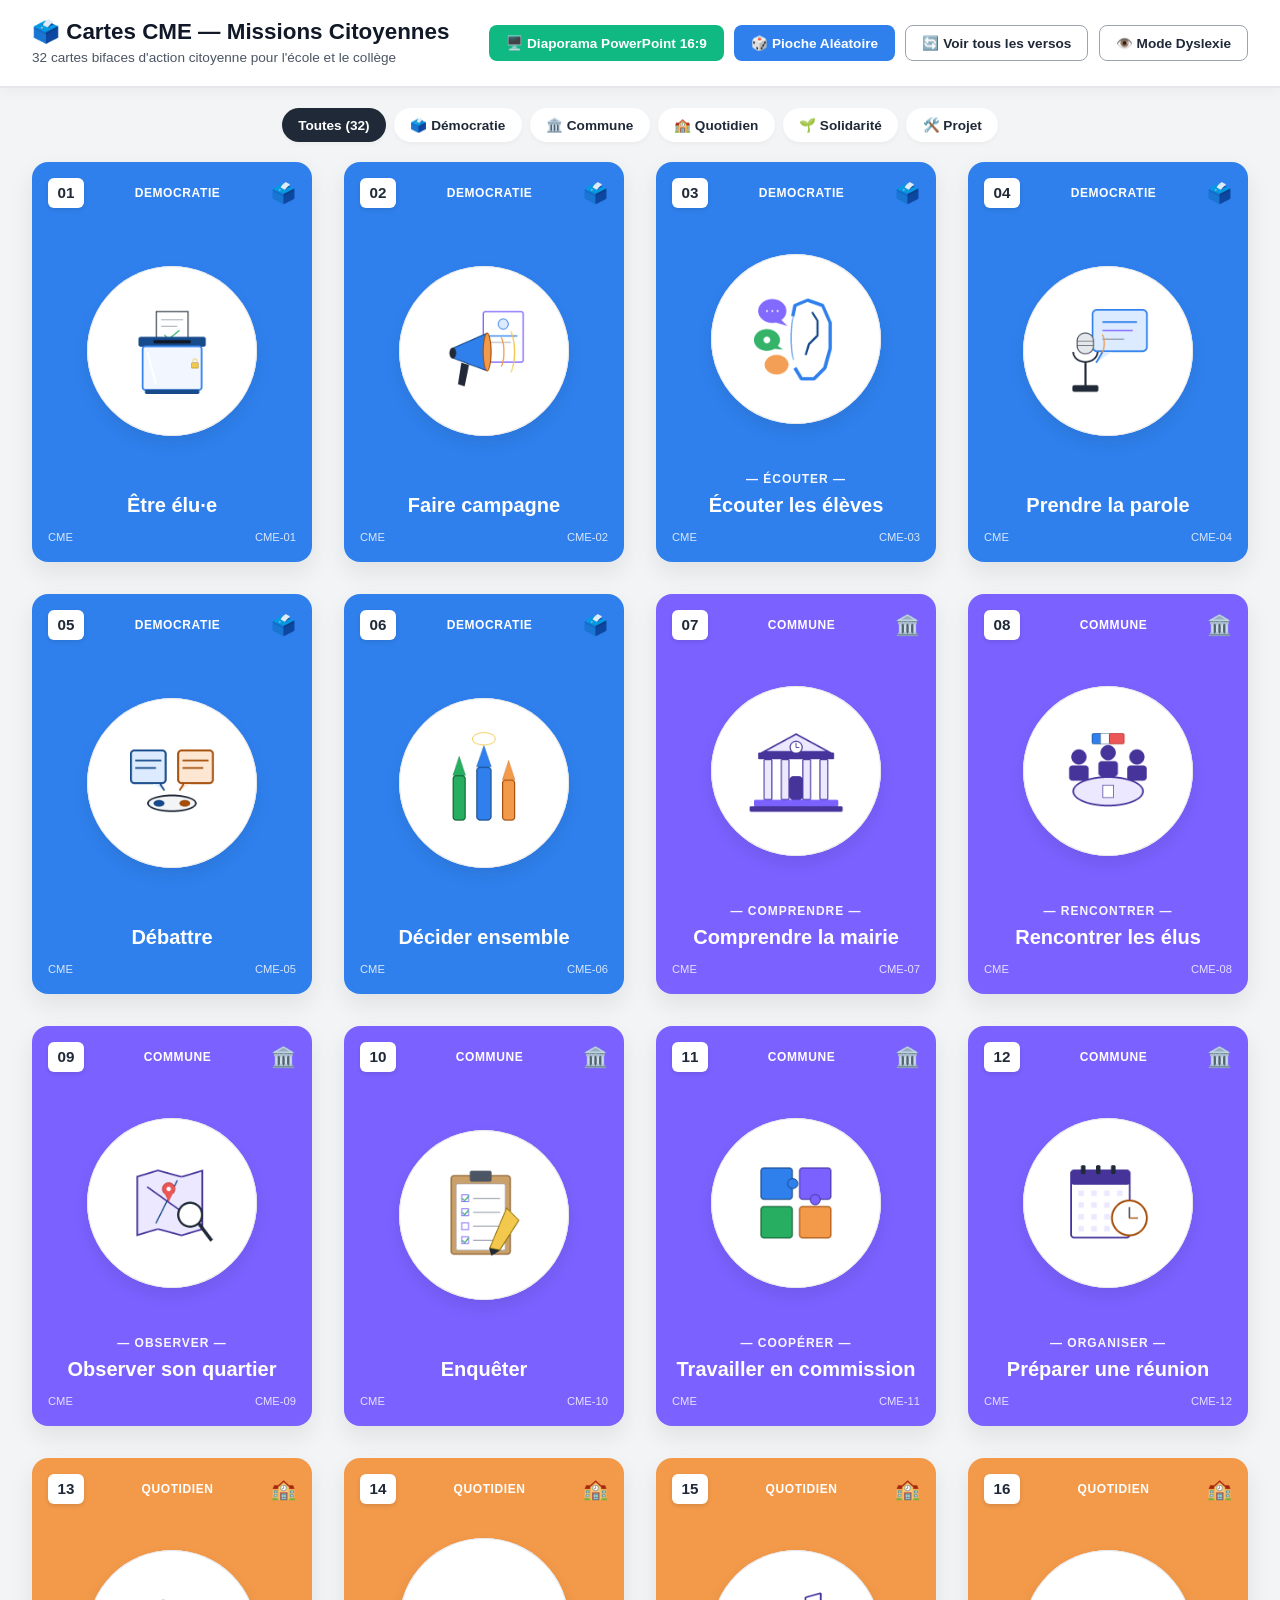
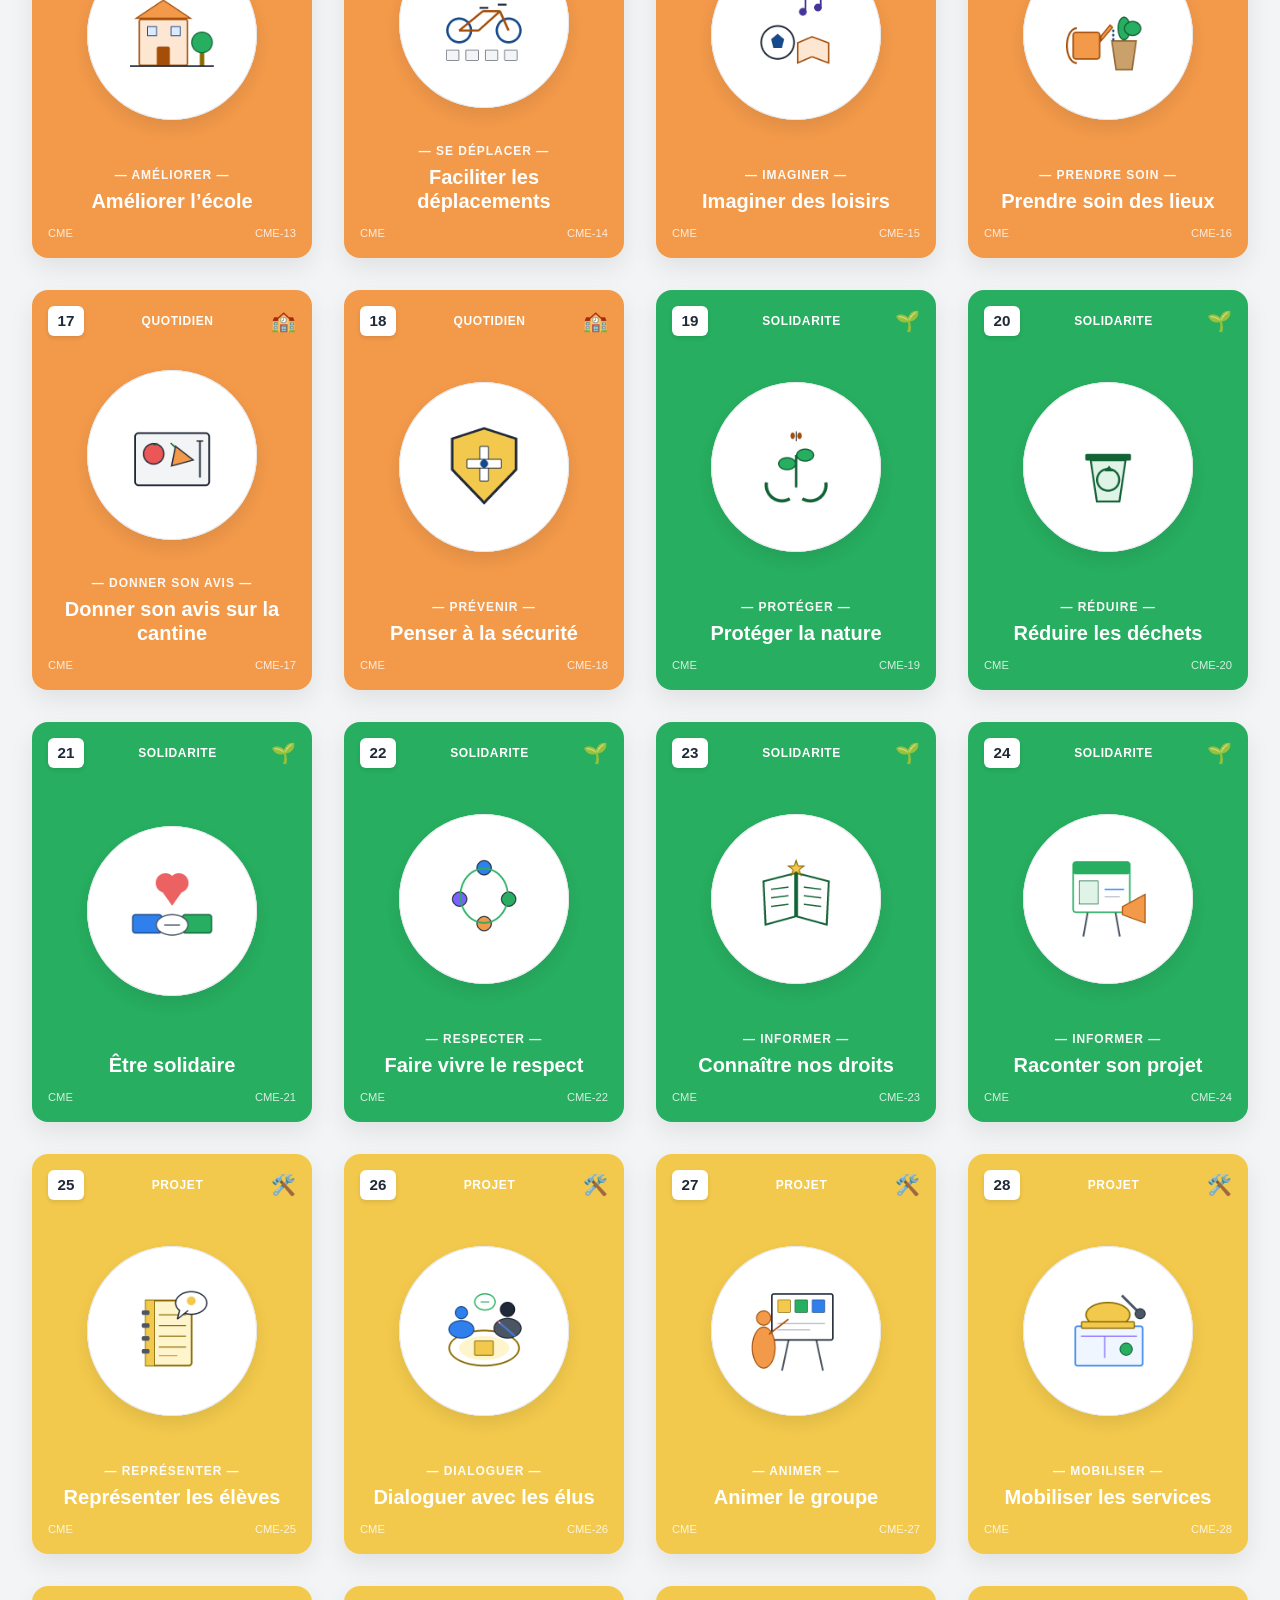
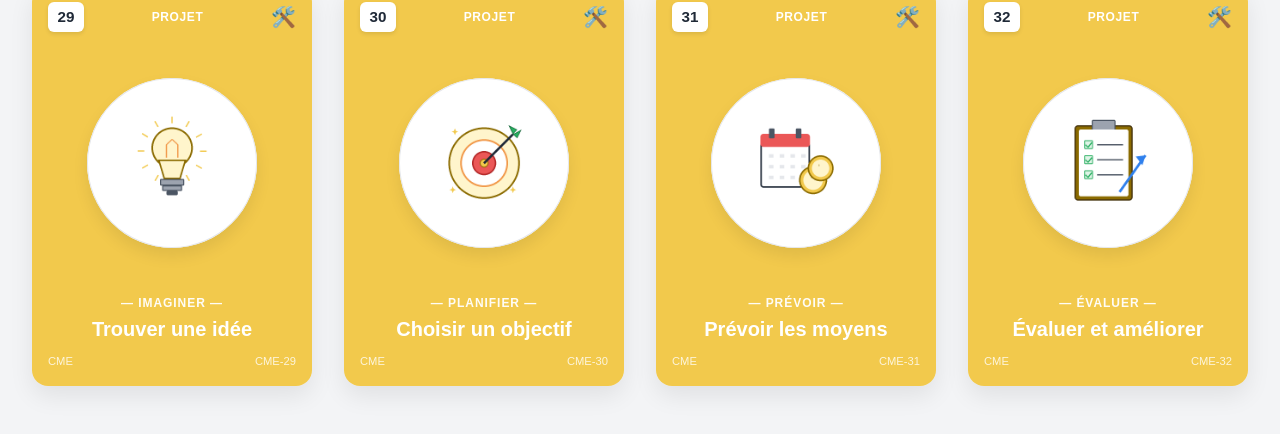
==== index.html @ 6ecbc9fa "NEXT NEXT" ====
<!DOCTYPE html>
<html lang="fr">
<head>
  <meta charset="UTF-8">
  <meta name="viewport" content="width=device-width, initial-scale=1.0">
  <title>Cartes CME — Jeu Pédagogique Interactif</title>
  <meta name="description" content="Jeu de 32 cartes bifaces pédagogiques du Conseil Municipal des Enfants (CME) pour CM1, CM2 et collège.">
  <link rel="stylesheet" href="styles.css?v=2">
</head>
<body>
  <header class="app-header">
    <div class="header-inner">
      <div class="header-title">
        <h1>🗳️ Cartes CME — Missions Citoyennes</h1>
        <p>32 cartes bifaces d'action citoyenne pour l'école et le collège</p>
      </div>
      <div class="header-actions">
        <button id="btnPresentationMode" class="btn btn-accent" aria-label="Lancer la présentation PowerPoint 16:9 en plein écran">
          🖥️ Diaporama PowerPoint 16:9
        </button>
        <button id="btnRandomDraw" class="btn btn-primary" aria-label="Tirer une carte au sort pour la classe">
          🎲 Pioche Aléatoire
        </button>
        <button id="btnFlipAll" class="btn btn-outline" aria-label="Retourner toutes les cartes simultanément">
          🔄 Voir tous les versos
        </button>
        <button id="btnDyslexic" class="btn btn-outline" aria-label="Activer le mode police haute lisibilité pour élèves dyslexiques">
          👁️ Mode Dyslexie
        </button>
      </div>
    </div>
  </header>

  <nav class="filter-bar" aria-label="Filtrer les cartes par famille citoyenne">
    <button class="filter-btn active" data-cat="ALL">Toutes (32)</button>
    <button class="filter-btn" data-cat="DEMOCRATIE">🗳️ Démocratie</button>
    <button class="filter-btn" data-cat="COMMUNE">🏛️ Commune</button>
    <button class="filter-btn" data-cat="QUOTIDIEN">🏫 Quotidien</button>
    <button class="filter-btn" data-cat="SOLIDARITE">🌱 Solidarité</button>
    <button class="filter-btn" data-cat="PROJET">🛠️ Projet</button>
  </nav>

  <main class="app-main">
    <section class="cards-grid" id="cardsGrid" aria-label="Galerie des cartes pédagogiques">

    <article class="card-container" tabindex="0" role="region" aria-label="Carte CME-01 : Être élu·e (double-clic pour vue PowerPoint 16:9)" data-id="CME-01" data-category="DEMOCRATIE">
      <div class="card-inner">
        <!-- RECTO -->
        <div class="card-front bg-DEMOCRATIE">
          <div class="card-front-top">
            <span class="number-badge">01</span>
            <span class="cat-label-front">DEMOCRATIE</span>
            <span class="cat-icon-front" aria-hidden="true">🗳️</span>
          </div>
          <div class="card-front-center">
            <div class="disc-white">
              <img src="assets/cme-01-etre-elue.png" alt="Illustration pour Être élu·e" loading="lazy">
            </div>
          </div>
          <div class="card-front-bottom">
            
            <h2 class="card-title-front">Être élu·e</h2>
          </div>
          <div class="card-front-footer">
            <span>CME</span>
            <span>CME-01</span>
          </div>
        </div>

        <!-- VERSO -->
        <div class="card-back">
          <div class="card-back-banner bg-DEMOCRATIE">
            <span class="number-badge">01</span>
            <span class="back-title">Être élu·e</span>
            <span class="back-icon" aria-hidden="true">🗳️</span>
          </div>
          <div class="card-back-body">
            <div class="mission-block">
              <div class="mission-intro">Au CME, je peux…</div>
              <p class="mission-text">Participer à une élection : se présenter, expliquer ses idées, voter dans le respect des règles.</p>
            </div>
            <div class="back-separator" role="separator"></div>
            <div class="challenge-box DEMOCRATIE">
              <div class="challenge-header">
                <span aria-hidden="true">💡</span>
                <span>Défi</span>
              </div>
              <p class="challenge-text">Quelle promesse réaliste pourrais-tu faire à tes camarades ?</p>
            </div>
            <div class="card-back-footer">
              <span>Démocratie et représentation</span>
              <span>CME-01</span>
            </div>
          </div>
        </div>
      </div>
    </article>


    <article class="card-container" tabindex="0" role="region" aria-label="Carte CME-02 : Faire campagne (double-clic pour vue PowerPoint 16:9)" data-id="CME-02" data-category="DEMOCRATIE">
      <div class="card-inner">
        <!-- RECTO -->
        <div class="card-front bg-DEMOCRATIE">
          <div class="card-front-top">
            <span class="number-badge">02</span>
            <span class="cat-label-front">DEMOCRATIE</span>
            <span class="cat-icon-front" aria-hidden="true">🗳️</span>
          </div>
          <div class="card-front-center">
            <div class="disc-white">
              <img src="assets/cme-02-faire-campagne.png" alt="Illustration pour Faire campagne" loading="lazy">
            </div>
          </div>
          <div class="card-front-bottom">
            
            <h2 class="card-title-front">Faire campagne</h2>
          </div>
          <div class="card-front-footer">
            <span>CME</span>
            <span>CME-02</span>
          </div>
        </div>

        <!-- VERSO -->
        <div class="card-back">
          <div class="card-back-banner bg-DEMOCRATIE">
            <span class="number-badge">02</span>
            <span class="back-title">Faire campagne</span>
            <span class="back-icon" aria-hidden="true">🗳️</span>
          </div>
          <div class="card-back-body">
            <div class="mission-block">
              <div class="mission-intro">Au CME, je peux…</div>
              <p class="mission-text">Présenter son programme et convaincre sans se moquer ni promettre l’impossible.</p>
            </div>
            <div class="back-separator" role="separator"></div>
            <div class="challenge-box DEMOCRATIE">
              <div class="challenge-header">
                <span aria-hidden="true">💡</span>
                <span>Défi</span>
              </div>
              <p class="challenge-text">Crée un slogan de huit mots maximum pour une candidature au CME.</p>
            </div>
            <div class="card-back-footer">
              <span>Démocratie et représentation</span>
              <span>CME-02</span>
            </div>
          </div>
        </div>
      </div>
    </article>


    <article class="card-container" tabindex="0" role="region" aria-label="Carte CME-03 : Écouter les élèves (double-clic pour vue PowerPoint 16:9)" data-id="CME-03" data-category="DEMOCRATIE">
      <div class="card-inner">
        <!-- RECTO -->
        <div class="card-front bg-DEMOCRATIE">
          <div class="card-front-top">
            <span class="number-badge">03</span>
            <span class="cat-label-front">DEMOCRATIE</span>
            <span class="cat-icon-front" aria-hidden="true">🗳️</span>
          </div>
          <div class="card-front-center">
            <div class="disc-white">
              <img src="assets/cme-03-ecouter-les-eleves.png" alt="Illustration pour Écouter les élèves" loading="lazy">
            </div>
          </div>
          <div class="card-front-bottom">
            <div class="action-verb-badge">— Écouter —</div>
            <h2 class="card-title-front">Écouter les élèves</h2>
          </div>
          <div class="card-front-footer">
            <span>CME</span>
            <span>CME-03</span>
          </div>
        </div>

        <!-- VERSO -->
        <div class="card-back">
          <div class="card-back-banner bg-DEMOCRATIE">
            <span class="number-badge">03</span>
            <span class="back-title">Écouter les élèves</span>
            <span class="back-icon" aria-hidden="true">🗳️</span>
          </div>
          <div class="card-back-body">
            <div class="mission-block">
              <div class="mission-intro">Au CME, je peux…</div>
              <p class="mission-text">Recueillir les besoins, les idées et les problèmes des autres enfants. Un élu est un relais.</p>
            </div>
            <div class="back-separator" role="separator"></div>
            <div class="challenge-box DEMOCRATIE">
              <div class="challenge-header">
                <span aria-hidden="true">💡</span>
                <span>Défi</span>
              </div>
              <p class="challenge-text">Invente trois questions pour consulter les élèves de ta classe.</p>
            </div>
            <div class="card-back-footer">
              <span>Démocratie et représentation</span>
              <span>CME-03</span>
            </div>
          </div>
        </div>
      </div>
    </article>


    <article class="card-container" tabindex="0" role="region" aria-label="Carte CME-04 : Prendre la parole (double-clic pour vue PowerPoint 16:9)" data-id="CME-04" data-category="DEMOCRATIE">
      <div class="card-inner">
        <!-- RECTO -->
        <div class="card-front bg-DEMOCRATIE">
          <div class="card-front-top">
            <span class="number-badge">04</span>
            <span class="cat-label-front">DEMOCRATIE</span>
            <span class="cat-icon-front" aria-hidden="true">🗳️</span>
          </div>
          <div class="card-front-center">
            <div class="disc-white">
              <img src="assets/cme-04-prendre-la-parole.png" alt="Illustration pour Prendre la parole" loading="lazy">
            </div>
          </div>
          <div class="card-front-bottom">
            
            <h2 class="card-title-front">Prendre la parole</h2>
          </div>
          <div class="card-front-footer">
            <span>CME</span>
            <span>CME-04</span>
          </div>
        </div>

        <!-- VERSO -->
        <div class="card-back">
          <div class="card-back-banner bg-DEMOCRATIE">
            <span class="number-badge">04</span>
            <span class="back-title">Prendre la parole</span>
            <span class="back-icon" aria-hidden="true">🗳️</span>
          </div>
          <div class="card-back-body">
            <div class="mission-block">
              <div class="mission-intro">Au CME, je peux…</div>
              <p class="mission-text">Exprimer une idée clairement, donner des exemples et respecter le temps de parole de chacun.</p>
            </div>
            <div class="back-separator" role="separator"></div>
            <div class="challenge-box DEMOCRATIE">
              <div class="challenge-header">
                <span aria-hidden="true">💡</span>
                <span>Défi</span>
              </div>
              <p class="challenge-text">Explique une proposition utile pour ta commune en trente secondes.</p>
            </div>
            <div class="card-back-footer">
              <span>Démocratie et représentation</span>
              <span>CME-04</span>
            </div>
          </div>
        </div>
      </div>
    </article>


    <article class="card-container" tabindex="0" role="region" aria-label="Carte CME-05 : Débattre (double-clic pour vue PowerPoint 16:9)" data-id="CME-05" data-category="DEMOCRATIE">
      <div class="card-inner">
        <!-- RECTO -->
        <div class="card-front bg-DEMOCRATIE">
          <div class="card-front-top">
            <span class="number-badge">05</span>
            <span class="cat-label-front">DEMOCRATIE</span>
            <span class="cat-icon-front" aria-hidden="true">🗳️</span>
          </div>
          <div class="card-front-center">
            <div class="disc-white">
              <img src="assets/cme-05-debattre.png" alt="Illustration pour Débattre" loading="lazy">
            </div>
          </div>
          <div class="card-front-bottom">
            
            <h2 class="card-title-front">Débattre</h2>
          </div>
          <div class="card-front-footer">
            <span>CME</span>
            <span>CME-05</span>
          </div>
        </div>

        <!-- VERSO -->
        <div class="card-back">
          <div class="card-back-banner bg-DEMOCRATIE">
            <span class="number-badge">05</span>
            <span class="back-title">Débattre</span>
            <span class="back-icon" aria-hidden="true">🗳️</span>
          </div>
          <div class="card-back-body">
            <div class="mission-block">
              <div class="mission-intro">Au CME, je peux…</div>
              <p class="mission-text">Comparer plusieurs opinions, argumenter et accepter que l’on ne soit pas toujours d’accord.</p>
            </div>
            <div class="back-separator" role="separator"></div>
            <div class="challenge-box DEMOCRATIE">
              <div class="challenge-header">
                <span aria-hidden="true">💡</span>
                <span>Défi</span>
              </div>
              <p class="challenge-text">Transforme « je ne suis pas d’accord » en une phrase constructive.</p>
            </div>
            <div class="card-back-footer">
              <span>Démocratie et représentation</span>
              <span>CME-05</span>
            </div>
          </div>
        </div>
      </div>
    </article>


    <article class="card-container" tabindex="0" role="region" aria-label="Carte CME-06 : Décider ensemble (double-clic pour vue PowerPoint 16:9)" data-id="CME-06" data-category="DEMOCRATIE">
      <div class="card-inner">
        <!-- RECTO -->
        <div class="card-front bg-DEMOCRATIE">
          <div class="card-front-top">
            <span class="number-badge">06</span>
            <span class="cat-label-front">DEMOCRATIE</span>
            <span class="cat-icon-front" aria-hidden="true">🗳️</span>
          </div>
          <div class="card-front-center">
            <div class="disc-white">
              <img src="assets/cme-06-decider-ensemble.png" alt="Illustration pour Décider ensemble" loading="lazy">
            </div>
          </div>
          <div class="card-front-bottom">
            
            <h2 class="card-title-front">Décider ensemble</h2>
          </div>
          <div class="card-front-footer">
            <span>CME</span>
            <span>CME-06</span>
          </div>
        </div>

        <!-- VERSO -->
        <div class="card-back">
          <div class="card-back-banner bg-DEMOCRATIE">
            <span class="number-badge">06</span>
            <span class="back-title">Décider ensemble</span>
            <span class="back-icon" aria-hidden="true">🗳️</span>
          </div>
          <div class="card-back-body">
            <div class="mission-block">
              <div class="mission-intro">Au CME, je peux…</div>
              <p class="mission-text">Chercher un compromis ou voter lorsqu’il faut choisir entre plusieurs solutions.</p>
            </div>
            <div class="back-separator" role="separator"></div>
            <div class="challenge-box DEMOCRATIE">
              <div class="challenge-header">
                <span aria-hidden="true">💡</span>
                <span>Défi</span>
              </div>
              <p class="challenge-text">Comment choisir entre un jardin partagé et un terrain de jeux si le budget ne permet qu’un seul projet ?</p>
            </div>
            <div class="card-back-footer">
              <span>Démocratie et représentation</span>
              <span>CME-06</span>
            </div>
          </div>
        </div>
      </div>
    </article>


    <article class="card-container" tabindex="0" role="region" aria-label="Carte CME-07 : Comprendre la mairie (double-clic pour vue PowerPoint 16:9)" data-id="CME-07" data-category="COMMUNE">
      <div class="card-inner">
        <!-- RECTO -->
        <div class="card-front bg-COMMUNE">
          <div class="card-front-top">
            <span class="number-badge">07</span>
            <span class="cat-label-front">COMMUNE</span>
            <span class="cat-icon-front" aria-hidden="true">🏛️</span>
          </div>
          <div class="card-front-center">
            <div class="disc-white">
              <img src="assets/cme-07-comprendre-la-mairie.png" alt="Illustration pour Comprendre la mairie" loading="lazy">
            </div>
          </div>
          <div class="card-front-bottom">
            <div class="action-verb-badge">— Comprendre —</div>
            <h2 class="card-title-front">Comprendre la mairie</h2>
          </div>
          <div class="card-front-footer">
            <span>CME</span>
            <span>CME-07</span>
          </div>
        </div>

        <!-- VERSO -->
        <div class="card-back">
          <div class="card-back-banner bg-COMMUNE">
            <span class="number-badge">07</span>
            <span class="back-title">Comprendre la mairie</span>
            <span class="back-icon" aria-hidden="true">🏛️</span>
          </div>
          <div class="card-back-body">
            <div class="mission-block">
              <div class="mission-intro">Au CME, je peux…</div>
              <p class="mission-text">Découvrir ce que fait une commune : écoles, rues, parcs, sports, culture, solidarité et restauration scolaire.</p>
            </div>
            <div class="back-separator" role="separator"></div>
            <div class="challenge-box COMMUNE">
              <div class="challenge-header">
                <span aria-hidden="true">💡</span>
                <span>Défi</span>
              </div>
              <p class="challenge-text">Cite trois services municipaux que tu utilises dans ta vie quotidienne.</p>
            </div>
            <div class="card-back-footer">
              <span>Comprendre la commune</span>
              <span>CME-07</span>
            </div>
          </div>
        </div>
      </div>
    </article>


    <article class="card-container" tabindex="0" role="region" aria-label="Carte CME-08 : Rencontrer les élus (double-clic pour vue PowerPoint 16:9)" data-id="CME-08" data-category="COMMUNE">
      <div class="card-inner">
        <!-- RECTO -->
        <div class="card-front bg-COMMUNE">
          <div class="card-front-top">
            <span class="number-badge">08</span>
            <span class="cat-label-front">COMMUNE</span>
            <span class="cat-icon-front" aria-hidden="true">🏛️</span>
          </div>
          <div class="card-front-center">
            <div class="disc-white">
              <img src="assets/cme-08-rencontrer-les-elus.png" alt="Illustration pour Rencontrer les élus" loading="lazy">
            </div>
          </div>
          <div class="card-front-bottom">
            <div class="action-verb-badge">— Rencontrer —</div>
            <h2 class="card-title-front">Rencontrer les élus</h2>
          </div>
          <div class="card-front-footer">
            <span>CME</span>
            <span>CME-08</span>
          </div>
        </div>

        <!-- VERSO -->
        <div class="card-back">
          <div class="card-back-banner bg-COMMUNE">
            <span class="number-badge">08</span>
            <span class="back-title">Rencontrer les élus</span>
            <span class="back-icon" aria-hidden="true">🏛️</span>
          </div>
          <div class="card-back-body">
            <div class="mission-block">
              <div class="mission-intro">Au CME, je peux…</div>
              <p class="mission-text">Dialoguer avec le maire, les adjoints et les conseillers municipaux pour présenter des idées ou poser des questions.</p>
            </div>
            <div class="back-separator" role="separator"></div>
            <div class="challenge-box COMMUNE">
              <div class="challenge-header">
                <span aria-hidden="true">💡</span>
                <span>Défi</span>
              </div>
              <p class="challenge-text">Prépare une question utile à poser au maire de ta commune.</p>
            </div>
            <div class="card-back-footer">
              <span>Comprendre la commune</span>
              <span>CME-08</span>
            </div>
          </div>
        </div>
      </div>
    </article>


    <article class="card-container" tabindex="0" role="region" aria-label="Carte CME-09 : Observer son quartier (double-clic pour vue PowerPoint 16:9)" data-id="CME-09" data-category="COMMUNE">
      <div class="card-inner">
        <!-- RECTO -->
        <div class="card-front bg-COMMUNE">
          <div class="card-front-top">
            <span class="number-badge">09</span>
            <span class="cat-label-front">COMMUNE</span>
            <span class="cat-icon-front" aria-hidden="true">🏛️</span>
          </div>
          <div class="card-front-center">
            <div class="disc-white">
              <img src="assets/cme-09-observer-son-quartier.png" alt="Illustration pour Observer son quartier" loading="lazy">
            </div>
          </div>
          <div class="card-front-bottom">
            <div class="action-verb-badge">— Observer —</div>
            <h2 class="card-title-front">Observer son quartier</h2>
          </div>
          <div class="card-front-footer">
            <span>CME</span>
            <span>CME-09</span>
          </div>
        </div>

        <!-- VERSO -->
        <div class="card-back">
          <div class="card-back-banner bg-COMMUNE">
            <span class="number-badge">09</span>
            <span class="back-title">Observer son quartier</span>
            <span class="back-icon" aria-hidden="true">🏛️</span>
          </div>
          <div class="card-back-body">
            <div class="mission-block">
              <div class="mission-intro">Au CME, je peux…</div>
              <p class="mission-text">Regarder ce qui fonctionne, ce qui manque et ce qui pourrait être amélioré autour de l’école ou dans le quartier.</p>
            </div>
            <div class="back-separator" role="separator"></div>
            <div class="challenge-box COMMUNE">
              <div class="challenge-header">
                <span aria-hidden="true">💡</span>
                <span>Défi</span>
              </div>
              <p class="challenge-text">Dessine un trajet et place deux endroits qui pourraient être améliorés.</p>
            </div>
            <div class="card-back-footer">
              <span>Comprendre la commune</span>
              <span>CME-09</span>
            </div>
          </div>
        </div>
      </div>
    </article>


    <article class="card-container" tabindex="0" role="region" aria-label="Carte CME-10 : Enquêter (double-clic pour vue PowerPoint 16:9)" data-id="CME-10" data-category="COMMUNE">
      <div class="card-inner">
        <!-- RECTO -->
        <div class="card-front bg-COMMUNE">
          <div class="card-front-top">
            <span class="number-badge">10</span>
            <span class="cat-label-front">COMMUNE</span>
            <span class="cat-icon-front" aria-hidden="true">🏛️</span>
          </div>
          <div class="card-front-center">
            <div class="disc-white">
              <img src="assets/cme-10-enqueter.png" alt="Illustration pour Enquêter" loading="lazy">
            </div>
          </div>
          <div class="card-front-bottom">
            
            <h2 class="card-title-front">Enquêter</h2>
          </div>
          <div class="card-front-footer">
            <span>CME</span>
            <span>CME-10</span>
          </div>
        </div>

        <!-- VERSO -->
        <div class="card-back">
          <div class="card-back-banner bg-COMMUNE">
            <span class="number-badge">10</span>
            <span class="back-title">Enquêter</span>
            <span class="back-icon" aria-hidden="true">🏛️</span>
          </div>
          <div class="card-back-body">
            <div class="mission-block">
              <div class="mission-intro">Au CME, je peux…</div>
              <p class="mission-text">Chercher des informations avant de proposer une solution : sondage, visite, observation, entretien ou recherche documentaire.</p>
            </div>
            <div class="back-separator" role="separator"></div>
            <div class="challenge-box COMMUNE">
              <div class="challenge-header">
                <span aria-hidden="true">💡</span>
                <span>Défi</span>
              </div>
              <p class="challenge-text">Quelles personnes pourrais-tu interroger pour améliorer un parc ?</p>
            </div>
            <div class="card-back-footer">
              <span>Comprendre la commune</span>
              <span>CME-10</span>
            </div>
          </div>
        </div>
      </div>
    </article>


    <article class="card-container" tabindex="0" role="region" aria-label="Carte CME-11 : Travailler en commission (double-clic pour vue PowerPoint 16:9)" data-id="CME-11" data-category="COMMUNE">
      <div class="card-inner">
        <!-- RECTO -->
        <div class="card-front bg-COMMUNE">
          <div class="card-front-top">
            <span class="number-badge">11</span>
            <span class="cat-label-front">COMMUNE</span>
            <span class="cat-icon-front" aria-hidden="true">🏛️</span>
          </div>
          <div class="card-front-center">
            <div class="disc-white">
              <img src="assets/cme-11-travailler-en-commission.png" alt="Illustration pour Travailler en commission" loading="lazy">
            </div>
          </div>
          <div class="card-front-bottom">
            <div class="action-verb-badge">— Coopérer —</div>
            <h2 class="card-title-front">Travailler en commission</h2>
          </div>
          <div class="card-front-footer">
            <span>CME</span>
            <span>CME-11</span>
          </div>
        </div>

        <!-- VERSO -->
        <div class="card-back">
          <div class="card-back-banner bg-COMMUNE">
            <span class="number-badge">11</span>
            <span class="back-title">Travailler en commission</span>
            <span class="back-icon" aria-hidden="true">🏛️</span>
          </div>
          <div class="card-back-body">
            <div class="mission-block">
              <div class="mission-intro">Au CME, je peux…</div>
              <p class="mission-text">Se répartir en petits groupes selon des thèmes : environnement, solidarité, loisirs, école ou mobilité.</p>
            </div>
            <div class="back-separator" role="separator"></div>
            <div class="challenge-box COMMUNE">
              <div class="challenge-header">
                <span aria-hidden="true">💡</span>
                <span>Défi</span>
              </div>
              <p class="challenge-text">Choisis une commission et explique pourquoi tu aimerais y participer.</p>
            </div>
            <div class="card-back-footer">
              <span>Comprendre la commune</span>
              <span>CME-11</span>
            </div>
          </div>
        </div>
      </div>
    </article>


    <article class="card-container" tabindex="0" role="region" aria-label="Carte CME-12 : Préparer une réunion (double-clic pour vue PowerPoint 16:9)" data-id="CME-12" data-category="COMMUNE">
      <div class="card-inner">
        <!-- RECTO -->
        <div class="card-front bg-COMMUNE">
          <div class="card-front-top">
            <span class="number-badge">12</span>
            <span class="cat-label-front">COMMUNE</span>
            <span class="cat-icon-front" aria-hidden="true">🏛️</span>
          </div>
          <div class="card-front-center">
            <div class="disc-white">
              <img src="assets/cme-12-preparer-une-reunion.png" alt="Illustration pour Préparer une réunion" loading="lazy">
            </div>
          </div>
          <div class="card-front-bottom">
            <div class="action-verb-badge">— Organiser —</div>
            <h2 class="card-title-front">Préparer une réunion</h2>
          </div>
          <div class="card-front-footer">
            <span>CME</span>
            <span>CME-12</span>
          </div>
        </div>

        <!-- VERSO -->
        <div class="card-back">
          <div class="card-back-banner bg-COMMUNE">
            <span class="number-badge">12</span>
            <span class="back-title">Préparer une réunion</span>
            <span class="back-icon" aria-hidden="true">🏛️</span>
          </div>
          <div class="card-back-body">
            <div class="mission-block">
              <div class="mission-intro">Au CME, je peux…</div>
              <p class="mission-text">Construire un ordre du jour, noter les décisions et prévoir les prochaines étapes.</p>
            </div>
            <div class="back-separator" role="separator"></div>
            <div class="challenge-box COMMUNE">
              <div class="challenge-header">
                <span aria-hidden="true">💡</span>
                <span>Défi</span>
              </div>
              <p class="challenge-text">Rédige un ordre du jour de trois points pour améliorer la cour de récréation.</p>
            </div>
            <div class="card-back-footer">
              <span>Comprendre la commune</span>
              <span>CME-12</span>
            </div>
          </div>
        </div>
      </div>
    </article>


    <article class="card-container" tabindex="0" role="region" aria-label="Carte CME-13 : Améliorer l’école (double-clic pour vue PowerPoint 16:9)" data-id="CME-13" data-category="QUOTIDIEN">
      <div class="card-inner">
        <!-- RECTO -->
        <div class="card-front bg-QUOTIDIEN">
          <div class="card-front-top">
            <span class="number-badge">13</span>
            <span class="cat-label-front">QUOTIDIEN</span>
            <span class="cat-icon-front" aria-hidden="true">🏫</span>
          </div>
          <div class="card-front-center">
            <div class="disc-white">
              <img src="assets/cme-13-ameliorer-lecole.png" alt="Illustration pour Améliorer l’école" loading="lazy">
            </div>
          </div>
          <div class="card-front-bottom">
            <div class="action-verb-badge">— Améliorer —</div>
            <h2 class="card-title-front">Améliorer l’école</h2>
          </div>
          <div class="card-front-footer">
            <span>CME</span>
            <span>CME-13</span>
          </div>
        </div>

        <!-- VERSO -->
        <div class="card-back">
          <div class="card-back-banner bg-QUOTIDIEN">
            <span class="number-badge">13</span>
            <span class="back-title">Améliorer l’école</span>
            <span class="back-icon" aria-hidden="true">🏫</span>
          </div>
          <div class="card-back-body">
            <div class="mission-block">
              <div class="mission-intro">Au CME, je peux…</div>
              <p class="mission-text">Proposer des idées sur le bien-être, la cour, les repas, l’égalité ou le respect à l’école.</p>
            </div>
            <div class="back-separator" role="separator"></div>
            <div class="challenge-box QUOTIDIEN">
              <div class="challenge-header">
                <span aria-hidden="true">💡</span>
                <span>Défi</span>
              </div>
              <p class="challenge-text">Quelle amélioration serait utile au plus grand nombre d’élèves ?</p>
            </div>
            <div class="card-back-footer">
              <span>Améliorer la vie quotidienne</span>
              <span>CME-13</span>
            </div>
          </div>
        </div>
      </div>
    </article>


    <article class="card-container" tabindex="0" role="region" aria-label="Carte CME-14 : Faciliter les déplacements (double-clic pour vue PowerPoint 16:9)" data-id="CME-14" data-category="QUOTIDIEN">
      <div class="card-inner">
        <!-- RECTO -->
        <div class="card-front bg-QUOTIDIEN">
          <div class="card-front-top">
            <span class="number-badge">14</span>
            <span class="cat-label-front">QUOTIDIEN</span>
            <span class="cat-icon-front" aria-hidden="true">🏫</span>
          </div>
          <div class="card-front-center">
            <div class="disc-white">
              <img src="assets/cme-14-faciliter-les-deplacements.png" alt="Illustration pour Faciliter les déplacements" loading="lazy">
            </div>
          </div>
          <div class="card-front-bottom">
            <div class="action-verb-badge">— Se déplacer —</div>
            <h2 class="card-title-front">Faciliter les déplacements</h2>
          </div>
          <div class="card-front-footer">
            <span>CME</span>
            <span>CME-14</span>
          </div>
        </div>

        <!-- VERSO -->
        <div class="card-back">
          <div class="card-back-banner bg-QUOTIDIEN">
            <span class="number-badge">14</span>
            <span class="back-title">Faciliter les déplacements</span>
            <span class="back-icon" aria-hidden="true">🏫</span>
          </div>
          <div class="card-back-body">
            <div class="mission-block">
              <div class="mission-intro">Au CME, je peux…</div>
              <p class="mission-text">Réfléchir aux trajets à pied, à vélo, en bus ou en voiture, et à la sécurité autour des écoles.</p>
            </div>
            <div class="back-separator" role="separator"></div>
            <div class="challenge-box QUOTIDIEN">
              <div class="challenge-header">
                <span aria-hidden="true">💡</span>
                <span>Défi</span>
              </div>
              <p class="challenge-text">Repère un danger possible sur le chemin de l’école et propose une solution.</p>
            </div>
            <div class="card-back-footer">
              <span>Améliorer la vie quotidienne</span>
              <span>CME-14</span>
            </div>
          </div>
        </div>
      </div>
    </article>


    <article class="card-container" tabindex="0" role="region" aria-label="Carte CME-15 : Imaginer des loisirs (double-clic pour vue PowerPoint 16:9)" data-id="CME-15" data-category="QUOTIDIEN">
      <div class="card-inner">
        <!-- RECTO -->
        <div class="card-front bg-QUOTIDIEN">
          <div class="card-front-top">
            <span class="number-badge">15</span>
            <span class="cat-label-front">QUOTIDIEN</span>
            <span class="cat-icon-front" aria-hidden="true">🏫</span>
          </div>
          <div class="card-front-center">
            <div class="disc-white">
              <img src="assets/cme-15-imaginer-des-loisirs.png" alt="Illustration pour Imaginer des loisirs" loading="lazy">
            </div>
          </div>
          <div class="card-front-bottom">
            <div class="action-verb-badge">— Imaginer —</div>
            <h2 class="card-title-front">Imaginer des loisirs</h2>
          </div>
          <div class="card-front-footer">
            <span>CME</span>
            <span>CME-15</span>
          </div>
        </div>

        <!-- VERSO -->
        <div class="card-back">
          <div class="card-back-banner bg-QUOTIDIEN">
            <span class="number-badge">15</span>
            <span class="back-title">Imaginer des loisirs</span>
            <span class="back-icon" aria-hidden="true">🏫</span>
          </div>
          <div class="card-back-body">
            <div class="mission-block">
              <div class="mission-intro">Au CME, je peux…</div>
              <p class="mission-text">Proposer des activités, des espaces de jeux ou des événements sportifs, culturels et intergénérationnels.</p>
            </div>
            <div class="back-separator" role="separator"></div>
            <div class="challenge-box QUOTIDIEN">
              <div class="challenge-header">
                <span aria-hidden="true">💡</span>
                <span>Défi</span>
              </div>
              <p class="challenge-text">Conçois une activité gratuite ouverte à tous les enfants de la commune.</p>
            </div>
            <div class="card-back-footer">
              <span>Améliorer la vie quotidienne</span>
              <span>CME-15</span>
            </div>
          </div>
        </div>
      </div>
    </article>


    <article class="card-container" tabindex="0" role="region" aria-label="Carte CME-16 : Prendre soin des lieux (double-clic pour vue PowerPoint 16:9)" data-id="CME-16" data-category="QUOTIDIEN">
      <div class="card-inner">
        <!-- RECTO -->
        <div class="card-front bg-QUOTIDIEN">
          <div class="card-front-top">
            <span class="number-badge">16</span>
            <span class="cat-label-front">QUOTIDIEN</span>
            <span class="cat-icon-front" aria-hidden="true">🏫</span>
          </div>
          <div class="card-front-center">
            <div class="disc-white">
              <img src="assets/cme-16-prendre-soin-des-lieux.png" alt="Illustration pour Prendre soin des lieux" loading="lazy">
            </div>
          </div>
          <div class="card-front-bottom">
            <div class="action-verb-badge">— Prendre soin —</div>
            <h2 class="card-title-front">Prendre soin des lieux</h2>
          </div>
          <div class="card-front-footer">
            <span>CME</span>
            <span>CME-16</span>
          </div>
        </div>

        <!-- VERSO -->
        <div class="card-back">
          <div class="card-back-banner bg-QUOTIDIEN">
            <span class="number-badge">16</span>
            <span class="back-title">Prendre soin des lieux</span>
            <span class="back-icon" aria-hidden="true">🏫</span>
          </div>
          <div class="card-back-body">
            <div class="mission-block">
              <div class="mission-intro">Au CME, je peux…</div>
              <p class="mission-text">Participer à l’amélioration des parcs, des places, des équipements et des espaces publics.</p>
            </div>
            <div class="back-separator" role="separator"></div>
            <div class="challenge-box QUOTIDIEN">
              <div class="challenge-header">
                <span aria-hidden="true">💡</span>
                <span>Défi</span>
              </div>
              <p class="challenge-text">Choisis un lieu de ta commune et propose une amélioration concrète.</p>
            </div>
            <div class="card-back-footer">
              <span>Améliorer la vie quotidienne</span>
              <span>CME-16</span>
            </div>
          </div>
        </div>
      </div>
    </article>


    <article class="card-container" tabindex="0" role="region" aria-label="Carte CME-17 : Donner son avis sur la cantine (double-clic pour vue PowerPoint 16:9)" data-id="CME-17" data-category="QUOTIDIEN">
      <div class="card-inner">
        <!-- RECTO -->
        <div class="card-front bg-QUOTIDIEN">
          <div class="card-front-top">
            <span class="number-badge">17</span>
            <span class="cat-label-front">QUOTIDIEN</span>
            <span class="cat-icon-front" aria-hidden="true">🏫</span>
          </div>
          <div class="card-front-center">
            <div class="disc-white">
              <img src="assets/cme-17-avis-sur-la-cantine.png" alt="Illustration pour Donner son avis sur la cantine" loading="lazy">
            </div>
          </div>
          <div class="card-front-bottom">
            <div class="action-verb-badge">— Donner son avis —</div>
            <h2 class="card-title-front">Donner son avis sur la cantine</h2>
          </div>
          <div class="card-front-footer">
            <span>CME</span>
            <span>CME-17</span>
          </div>
        </div>

        <!-- VERSO -->
        <div class="card-back">
          <div class="card-back-banner bg-QUOTIDIEN">
            <span class="number-badge">17</span>
            <span class="back-title">Donner son avis sur la cantine</span>
            <span class="back-icon" aria-hidden="true">🏫</span>
          </div>
          <div class="card-back-body">
            <div class="mission-block">
              <div class="mission-intro">Au CME, je peux…</div>
              <p class="mission-text">Participer à une consultation sur les menus, le gaspillage, l’accueil ou l’équilibre des repas.</p>
            </div>
            <div class="back-separator" role="separator"></div>
            <div class="challenge-box QUOTIDIEN">
              <div class="challenge-header">
                <span aria-hidden="true">💡</span>
                <span>Défi</span>
              </div>
              <p class="challenge-text">Imagine une solution simple pour réduire le gaspillage alimentaire à la cantine.</p>
            </div>
            <div class="card-back-footer">
              <span>Améliorer la vie quotidienne</span>
              <span>CME-17</span>
            </div>
          </div>
        </div>
      </div>
    </article>


    <article class="card-container" tabindex="0" role="region" aria-label="Carte CME-18 : Penser à la sécurité (double-clic pour vue PowerPoint 16:9)" data-id="CME-18" data-category="QUOTIDIEN">
      <div class="card-inner">
        <!-- RECTO -->
        <div class="card-front bg-QUOTIDIEN">
          <div class="card-front-top">
            <span class="number-badge">18</span>
            <span class="cat-label-front">QUOTIDIEN</span>
            <span class="cat-icon-front" aria-hidden="true">🏫</span>
          </div>
          <div class="card-front-center">
            <div class="disc-white">
              <img src="assets/cme-18-penser-a-la-securite.png" alt="Illustration pour Penser à la sécurité" loading="lazy">
            </div>
          </div>
          <div class="card-front-bottom">
            <div class="action-verb-badge">— Prévenir —</div>
            <h2 class="card-title-front">Penser à la sécurité</h2>
          </div>
          <div class="card-front-footer">
            <span>CME</span>
            <span>CME-18</span>
          </div>
        </div>

        <!-- VERSO -->
        <div class="card-back">
          <div class="card-back-banner bg-QUOTIDIEN">
            <span class="number-badge">18</span>
            <span class="back-title">Penser à la sécurité</span>
            <span class="back-icon" aria-hidden="true">🏫</span>
          </div>
          <div class="card-back-body">
            <div class="mission-block">
              <div class="mission-intro">Au CME, je peux…</div>
              <p class="mission-text">Identifier des situations dangereuses et proposer de la prévention : route, écrans, harcèlement, premiers secours ou lieux publics.</p>
            </div>
            <div class="back-separator" role="separator"></div>
            <div class="challenge-box QUOTIDIEN">
              <div class="challenge-header">
                <span aria-hidden="true">💡</span>
                <span>Défi</span>
              </div>
              <p class="challenge-text">Crée un conseil de sécurité utile en une seule phrase.</p>
            </div>
            <div class="card-back-footer">
              <span>Améliorer la vie quotidienne</span>
              <span>CME-18</span>
            </div>
          </div>
        </div>
      </div>
    </article>


    <article class="card-container" tabindex="0" role="region" aria-label="Carte CME-19 : Protéger la nature (double-clic pour vue PowerPoint 16:9)" data-id="CME-19" data-category="SOLIDARITE">
      <div class="card-inner">
        <!-- RECTO -->
        <div class="card-front bg-SOLIDARITE">
          <div class="card-front-top">
            <span class="number-badge">19</span>
            <span class="cat-label-front">SOLIDARITE</span>
            <span class="cat-icon-front" aria-hidden="true">🌱</span>
          </div>
          <div class="card-front-center">
            <div class="disc-white">
              <img src="assets/cme-19-proteger-la-nature.png" alt="Illustration pour Protéger la nature" loading="lazy">
            </div>
          </div>
          <div class="card-front-bottom">
            <div class="action-verb-badge">— Protéger —</div>
            <h2 class="card-title-front">Protéger la nature</h2>
          </div>
          <div class="card-front-footer">
            <span>CME</span>
            <span>CME-19</span>
          </div>
        </div>

        <!-- VERSO -->
        <div class="card-back">
          <div class="card-back-banner bg-SOLIDARITE">
            <span class="number-badge">19</span>
            <span class="back-title">Protéger la nature</span>
            <span class="back-icon" aria-hidden="true">🌱</span>
          </div>
          <div class="card-back-body">
            <div class="mission-block">
              <div class="mission-intro">Au CME, je peux…</div>
              <p class="mission-text">Imaginer des actions pour la biodiversité, les déchets, l’eau, les économies d’énergie ou les espaces verts.</p>
            </div>
            <div class="back-separator" role="separator"></div>
            <div class="challenge-box SOLIDARITE">
              <div class="challenge-header">
                <span aria-hidden="true">💡</span>
                <span>Défi</span>
              </div>
              <p class="challenge-text">Quelle action peut aider à la fois les habitants et les animaux ?</p>
            </div>
            <div class="card-back-footer">
              <span>Agir pour tous</span>
              <span>CME-19</span>
            </div>
          </div>
        </div>
      </div>
    </article>


    <article class="card-container" tabindex="0" role="region" aria-label="Carte CME-20 : Réduire les déchets (double-clic pour vue PowerPoint 16:9)" data-id="CME-20" data-category="SOLIDARITE">
      <div class="card-inner">
        <!-- RECTO -->
        <div class="card-front bg-SOLIDARITE">
          <div class="card-front-top">
            <span class="number-badge">20</span>
            <span class="cat-label-front">SOLIDARITE</span>
            <span class="cat-icon-front" aria-hidden="true">🌱</span>
          </div>
          <div class="card-front-center">
            <div class="disc-white">
              <img src="assets/cme-20-reduire-les-dechets.png" alt="Illustration pour Réduire les déchets" loading="lazy">
            </div>
          </div>
          <div class="card-front-bottom">
            <div class="action-verb-badge">— Réduire —</div>
            <h2 class="card-title-front">Réduire les déchets</h2>
          </div>
          <div class="card-front-footer">
            <span>CME</span>
            <span>CME-20</span>
          </div>
        </div>

        <!-- VERSO -->
        <div class="card-back">
          <div class="card-back-banner bg-SOLIDARITE">
            <span class="number-badge">20</span>
            <span class="back-title">Réduire les déchets</span>
            <span class="back-icon" aria-hidden="true">🌱</span>
          </div>
          <div class="card-back-body">
            <div class="mission-block">
              <div class="mission-intro">Au CME, je peux…</div>
              <p class="mission-text">Encourager le réemploi, le tri, la réparation et la lutte contre le gaspillage.</p>
            </div>
            <div class="back-separator" role="separator"></div>
            <div class="challenge-box SOLIDARITE">
              <div class="challenge-header">
                <span aria-hidden="true">💡</span>
                <span>Défi</span>
              </div>
              <p class="challenge-text">Quel objet peux-tu donner, réparer ou réutiliser plutôt que jeter ?</p>
            </div>
            <div class="card-back-footer">
              <span>Agir pour tous</span>
              <span>CME-20</span>
            </div>
          </div>
        </div>
      </div>
    </article>


    <article class="card-container" tabindex="0" role="region" aria-label="Carte CME-21 : Être solidaire (double-clic pour vue PowerPoint 16:9)" data-id="CME-21" data-category="SOLIDARITE">
      <div class="card-inner">
        <!-- RECTO -->
        <div class="card-front bg-SOLIDARITE">
          <div class="card-front-top">
            <span class="number-badge">21</span>
            <span class="cat-label-front">SOLIDARITE</span>
            <span class="cat-icon-front" aria-hidden="true">🌱</span>
          </div>
          <div class="card-front-center">
            <div class="disc-white">
              <img src="assets/cme-21-etre-solidaire.png" alt="Illustration pour Être solidaire" loading="lazy">
            </div>
          </div>
          <div class="card-front-bottom">
            
            <h2 class="card-title-front">Être solidaire</h2>
          </div>
          <div class="card-front-footer">
            <span>CME</span>
            <span>CME-21</span>
          </div>
        </div>

        <!-- VERSO -->
        <div class="card-back">
          <div class="card-back-banner bg-SOLIDARITE">
            <span class="number-badge">21</span>
            <span class="back-title">Être solidaire</span>
            <span class="back-icon" aria-hidden="true">🌱</span>
          </div>
          <div class="card-back-body">
            <div class="mission-block">
              <div class="mission-intro">Au CME, je peux…</div>
              <p class="mission-text">Penser aux personnes isolées, âgées, malades, en difficulté ou victimes d’exclusion.</p>
            </div>
            <div class="back-separator" role="separator"></div>
            <div class="challenge-box SOLIDARITE">
              <div class="challenge-header">
                <span aria-hidden="true">💡</span>
                <span>Défi</span>
              </div>
              <p class="challenge-text">Imagine une action qui crée du lien entre les enfants et les personnes âgées.</p>
            </div>
            <div class="card-back-footer">
              <span>Agir pour tous</span>
              <span>CME-21</span>
            </div>
          </div>
        </div>
      </div>
    </article>


    <article class="card-container" tabindex="0" role="region" aria-label="Carte CME-22 : Faire vivre le respect (double-clic pour vue PowerPoint 16:9)" data-id="CME-22" data-category="SOLIDARITE">
      <div class="card-inner">
        <!-- RECTO -->
        <div class="card-front bg-SOLIDARITE">
          <div class="card-front-top">
            <span class="number-badge">22</span>
            <span class="cat-label-front">SOLIDARITE</span>
            <span class="cat-icon-front" aria-hidden="true">🌱</span>
          </div>
          <div class="card-front-center">
            <div class="disc-white">
              <img src="assets/cme-22-faire-vivre-le-respect.png" alt="Illustration pour Faire vivre le respect" loading="lazy">
            </div>
          </div>
          <div class="card-front-bottom">
            <div class="action-verb-badge">— Respecter —</div>
            <h2 class="card-title-front">Faire vivre le respect</h2>
          </div>
          <div class="card-front-footer">
            <span>CME</span>
            <span>CME-22</span>
          </div>
        </div>

        <!-- VERSO -->
        <div class="card-back">
          <div class="card-back-banner bg-SOLIDARITE">
            <span class="number-badge">22</span>
            <span class="back-title">Faire vivre le respect</span>
            <span class="back-icon" aria-hidden="true">🌱</span>
          </div>
          <div class="card-back-body">
            <div class="mission-block">
              <div class="mission-intro">Au CME, je peux…</div>
              <p class="mission-text">Lutter contre les discriminations, les moqueries et les incivilités ; favoriser l’égalité et le vivre-ensemble.</p>
            </div>
            <div class="back-separator" role="separator"></div>
            <div class="challenge-box SOLIDARITE">
              <div class="challenge-header">
                <span aria-hidden="true">💡</span>
                <span>Défi</span>
              </div>
              <p class="challenge-text">Écris une règle de respect qui devrait s’appliquer à tous les habitants.</p>
            </div>
            <div class="card-back-footer">
              <span>Agir pour tous</span>
              <span>CME-22</span>
            </div>
          </div>
        </div>
      </div>
    </article>


    <article class="card-container" tabindex="0" role="region" aria-label="Carte CME-23 : Connaître nos droits (double-clic pour vue PowerPoint 16:9)" data-id="CME-23" data-category="SOLIDARITE">
      <div class="card-inner">
        <!-- RECTO -->
        <div class="card-front bg-SOLIDARITE">
          <div class="card-front-top">
            <span class="number-badge">23</span>
            <span class="cat-label-front">SOLIDARITE</span>
            <span class="cat-icon-front" aria-hidden="true">🌱</span>
          </div>
          <div class="card-front-center">
            <div class="disc-white">
              <img src="assets/cme-23-connaitre-nos-droits.png" alt="Illustration pour Connaître nos droits" loading="lazy">
            </div>
          </div>
          <div class="card-front-bottom">
            <div class="action-verb-badge">— Informer —</div>
            <h2 class="card-title-front">Connaître nos droits</h2>
          </div>
          <div class="card-front-footer">
            <span>CME</span>
            <span>CME-23</span>
          </div>
        </div>

        <!-- VERSO -->
        <div class="card-back">
          <div class="card-back-banner bg-SOLIDARITE">
            <span class="number-badge">23</span>
            <span class="back-title">Connaître nos droits</span>
            <span class="back-icon" aria-hidden="true">🌱</span>
          </div>
          <div class="card-back-body">
            <div class="mission-block">
              <div class="mission-intro">Au CME, je peux…</div>
              <p class="mission-text">Informer les autres enfants sur leurs droits : protection, santé, éducation, loisirs, expression et égalité.</p>
            </div>
            <div class="back-separator" role="separator"></div>
            <div class="challenge-box SOLIDARITE">
              <div class="challenge-header">
                <span aria-hidden="true">💡</span>
                <span>Défi</span>
              </div>
              <p class="challenge-text">Choisis un droit de l’enfant et imagine une affiche pour l’expliquer.</p>
            </div>
            <div class="card-back-footer">
              <span>Agir pour tous</span>
              <span>CME-23</span>
            </div>
          </div>
        </div>
      </div>
    </article>


    <article class="card-container" tabindex="0" role="region" aria-label="Carte CME-24 : Raconter son projet (double-clic pour vue PowerPoint 16:9)" data-id="CME-24" data-category="SOLIDARITE">
      <div class="card-inner">
        <!-- RECTO -->
        <div class="card-front bg-SOLIDARITE">
          <div class="card-front-top">
            <span class="number-badge">24</span>
            <span class="cat-label-front">SOLIDARITE</span>
            <span class="cat-icon-front" aria-hidden="true">🌱</span>
          </div>
          <div class="card-front-center">
            <div class="disc-white">
              <img src="assets/cme-24-raconter-son-projet.png" alt="Illustration pour Raconter son projet" loading="lazy">
            </div>
          </div>
          <div class="card-front-bottom">
            <div class="action-verb-badge">— Informer —</div>
            <h2 class="card-title-front">Raconter son projet</h2>
          </div>
          <div class="card-front-footer">
            <span>CME</span>
            <span>CME-24</span>
          </div>
        </div>

        <!-- VERSO -->
        <div class="card-back">
          <div class="card-back-banner bg-SOLIDARITE">
            <span class="number-badge">24</span>
            <span class="back-title">Raconter son projet</span>
            <span class="back-icon" aria-hidden="true">🌱</span>
          </div>
          <div class="card-back-body">
            <div class="mission-block">
              <div class="mission-intro">Au CME, je peux…</div>
              <p class="mission-text">Informer les élèves et les habitants avec une affiche, un journal, une exposition, une vidéo, un podcast ou une présentation publique.</p>
            </div>
            <div class="back-separator" role="separator"></div>
            <div class="challenge-box SOLIDARITE">
              <div class="challenge-header">
                <span aria-hidden="true">💡</span>
                <span>Défi</span>
              </div>
              <p class="challenge-text">Rédige le titre d’un article annonçant votre projet.</p>
            </div>
            <div class="card-back-footer">
              <span>Agir pour tous</span>
              <span>CME-24</span>
            </div>
          </div>
        </div>
      </div>
    </article>


    <article class="card-container" tabindex="0" role="region" aria-label="Carte CME-25 : Représenter les élèves (double-clic pour vue PowerPoint 16:9)" data-id="CME-25" data-category="PROJET">
      <div class="card-inner">
        <!-- RECTO -->
        <div class="card-front bg-PROJET">
          <div class="card-front-top">
            <span class="number-badge">25</span>
            <span class="cat-label-front">PROJET</span>
            <span class="cat-icon-front" aria-hidden="true">🛠️</span>
          </div>
          <div class="card-front-center">
            <div class="disc-white">
              <img src="assets/cme-25-representer-les-eleves.png" alt="Illustration pour Représenter les élèves" loading="lazy">
            </div>
          </div>
          <div class="card-front-bottom">
            <div class="action-verb-badge">— Représenter —</div>
            <h2 class="card-title-front">Représenter les élèves</h2>
          </div>
          <div class="card-front-footer">
            <span>CME</span>
            <span>CME-25</span>
          </div>
        </div>

        <!-- VERSO -->
        <div class="card-back">
          <div class="card-back-banner bg-PROJET">
            <span class="number-badge">25</span>
            <span class="back-title">Représenter les élèves</span>
            <span class="back-icon" aria-hidden="true">🛠️</span>
          </div>
          <div class="card-back-body">
            <div class="mission-block">
              <div class="mission-intro">Au CME, je peux…</div>
              <p class="mission-text">Le ou la déléguée recueille les avis des élèves, les présente au conseil et explique ensuite les décisions prises.</p>
            </div>
            <div class="back-separator" role="separator"></div>
            <div class="challenge-box PROJET">
              <div class="challenge-header">
                <span aria-hidden="true">💡</span>
                <span>Défi</span>
              </div>
              <p class="challenge-text">Comment peux-tu vérifier que ton avis représente aussi celui des autres élèves ?</p>
            </div>
            <div class="card-back-footer">
              <span>Rôles et conduite de projet</span>
              <span>CME-25</span>
            </div>
          </div>
        </div>
      </div>
    </article>


    <article class="card-container" tabindex="0" role="region" aria-label="Carte CME-26 : Dialoguer avec les élus (double-clic pour vue PowerPoint 16:9)" data-id="CME-26" data-category="PROJET">
      <div class="card-inner">
        <!-- RECTO -->
        <div class="card-front bg-PROJET">
          <div class="card-front-top">
            <span class="number-badge">26</span>
            <span class="cat-label-front">PROJET</span>
            <span class="cat-icon-front" aria-hidden="true">🛠️</span>
          </div>
          <div class="card-front-center">
            <div class="disc-white">
              <img src="assets/cme-26-dialoguer-avec-les-elus.png" alt="Illustration pour Dialoguer avec les élus" loading="lazy">
            </div>
          </div>
          <div class="card-front-bottom">
            <div class="action-verb-badge">— Dialoguer —</div>
            <h2 class="card-title-front">Dialoguer avec les élus</h2>
          </div>
          <div class="card-front-footer">
            <span>CME</span>
            <span>CME-26</span>
          </div>
        </div>

        <!-- VERSO -->
        <div class="card-back">
          <div class="card-back-banner bg-PROJET">
            <span class="number-badge">26</span>
            <span class="back-title">Dialoguer avec les élus</span>
            <span class="back-icon" aria-hidden="true">🛠️</span>
          </div>
          <div class="card-back-body">
            <div class="mission-block">
              <div class="mission-intro">Au CME, je peux…</div>
              <p class="mission-text">Les élus adultes écoutent les propositions, expliquent les contraintes et accompagnent les projets sans décider à la place des enfants.</p>
            </div>
            <div class="back-separator" role="separator"></div>
            <div class="challenge-box PROJET">
              <div class="challenge-header">
                <span aria-hidden="true">💡</span>
                <span>Défi</span>
              </div>
              <p class="challenge-text">Quelle différence vois-tu entre écouter une idée et pouvoir immédiatement la réaliser ?</p>
            </div>
            <div class="card-back-footer">
              <span>Rôles et conduite de projet</span>
              <span>CME-26</span>
            </div>
          </div>
        </div>
      </div>
    </article>


    <article class="card-container" tabindex="0" role="region" aria-label="Carte CME-27 : Animer le groupe (double-clic pour vue PowerPoint 16:9)" data-id="CME-27" data-category="PROJET">
      <div class="card-inner">
        <!-- RECTO -->
        <div class="card-front bg-PROJET">
          <div class="card-front-top">
            <span class="number-badge">27</span>
            <span class="cat-label-front">PROJET</span>
            <span class="cat-icon-front" aria-hidden="true">🛠️</span>
          </div>
          <div class="card-front-center">
            <div class="disc-white">
              <img src="assets/cme-27-animer-le-groupe.png" alt="Illustration pour Animer le groupe" loading="lazy">
            </div>
          </div>
          <div class="card-front-bottom">
            <div class="action-verb-badge">— Animer —</div>
            <h2 class="card-title-front">Animer le groupe</h2>
          </div>
          <div class="card-front-footer">
            <span>CME</span>
            <span>CME-27</span>
          </div>
        </div>

        <!-- VERSO -->
        <div class="card-back">
          <div class="card-back-banner bg-PROJET">
            <span class="number-badge">27</span>
            <span class="back-title">Animer le groupe</span>
            <span class="back-icon" aria-hidden="true">🛠️</span>
          </div>
          <div class="card-back-body">
            <div class="mission-block">
              <div class="mission-intro">Au CME, je peux…</div>
              <p class="mission-text">L’animateur ou l’animatrice aide le groupe à s’organiser, à respecter la parole de chacun et à réaliser ses projets.</p>
            </div>
            <div class="back-separator" role="separator"></div>
            <div class="challenge-box PROJET">
              <div class="challenge-header">
                <span aria-hidden="true">💡</span>
                <span>Défi</span>
              </div>
              <p class="challenge-text">Quelle règle peut aider un groupe à mieux travailler ensemble ?</p>
            </div>
            <div class="card-back-footer">
              <span>Rôles et conduite de projet</span>
              <span>CME-27</span>
            </div>
          </div>
        </div>
      </div>
    </article>


    <article class="card-container" tabindex="0" role="region" aria-label="Carte CME-28 : Mobiliser les services (double-clic pour vue PowerPoint 16:9)" data-id="CME-28" data-category="PROJET">
      <div class="card-inner">
        <!-- RECTO -->
        <div class="card-front bg-PROJET">
          <div class="card-front-top">
            <span class="number-badge">28</span>
            <span class="cat-label-front">PROJET</span>
            <span class="cat-icon-front" aria-hidden="true">🛠️</span>
          </div>
          <div class="card-front-center">
            <div class="disc-white">
              <img src="assets/cme-28-mobiliser-les-services.png" alt="Illustration pour Mobiliser les services" loading="lazy">
            </div>
          </div>
          <div class="card-front-bottom">
            <div class="action-verb-badge">— Mobiliser —</div>
            <h2 class="card-title-front">Mobiliser les services</h2>
          </div>
          <div class="card-front-footer">
            <span>CME</span>
            <span>CME-28</span>
          </div>
        </div>

        <!-- VERSO -->
        <div class="card-back">
          <div class="card-back-banner bg-PROJET">
            <span class="number-badge">28</span>
            <span class="back-title">Mobiliser les services</span>
            <span class="back-icon" aria-hidden="true">🛠️</span>
          </div>
          <div class="card-back-body">
            <div class="mission-block">
              <div class="mission-intro">Au CME, je peux…</div>
              <p class="mission-text">Les services municipaux apportent leur savoir-faire : espaces verts, voirie, écoles, culture, sport, communication ou bâtiments.</p>
            </div>
            <div class="back-separator" role="separator"></div>
            <div class="challenge-box PROJET">
              <div class="challenge-header">
                <span aria-hidden="true">💡</span>
                <span>Défi</span>
              </div>
              <p class="challenge-text">Quel service municipal pourrait aider à installer plus de plantes dans la cour de l’école ?</p>
            </div>
            <div class="card-back-footer">
              <span>Rôles et conduite de projet</span>
              <span>CME-28</span>
            </div>
          </div>
        </div>
      </div>
    </article>


    <article class="card-container" tabindex="0" role="region" aria-label="Carte CME-29 : Trouver une idée (double-clic pour vue PowerPoint 16:9)" data-id="CME-29" data-category="PROJET">
      <div class="card-inner">
        <!-- RECTO -->
        <div class="card-front bg-PROJET">
          <div class="card-front-top">
            <span class="number-badge">29</span>
            <span class="cat-label-front">PROJET</span>
            <span class="cat-icon-front" aria-hidden="true">🛠️</span>
          </div>
          <div class="card-front-center">
            <div class="disc-white">
              <img src="assets/cme-29-trouver-une-idee.png" alt="Illustration pour Trouver une idée" loading="lazy">
            </div>
          </div>
          <div class="card-front-bottom">
            <div class="action-verb-badge">— Imaginer —</div>
            <h2 class="card-title-front">Trouver une idée</h2>
          </div>
          <div class="card-front-footer">
            <span>CME</span>
            <span>CME-29</span>
          </div>
        </div>

        <!-- VERSO -->
        <div class="card-back">
          <div class="card-back-banner bg-PROJET">
            <span class="number-badge">29</span>
            <span class="back-title">Trouver une idée</span>
            <span class="back-icon" aria-hidden="true">🛠️</span>
          </div>
          <div class="card-back-body">
            <div class="mission-block">
              <div class="mission-intro">Au CME, je peux…</div>
              <p class="mission-text">Un projet commence par un besoin observé ou exprimé par les enfants, les habitants ou les associations.</p>
            </div>
            <div class="back-separator" role="separator"></div>
            <div class="challenge-box PROJET">
              <div class="challenge-header">
                <span aria-hidden="true">💡</span>
                <span>Défi</span>
              </div>
              <p class="challenge-text">Quel problème concret voudrais-tu améliorer dans ton école ou ton quartier ?</p>
            </div>
            <div class="card-back-footer">
              <span>Rôles et conduite de projet</span>
              <span>CME-29</span>
            </div>
          </div>
        </div>
      </div>
    </article>


    <article class="card-container" tabindex="0" role="region" aria-label="Carte CME-30 : Choisir un objectif (double-clic pour vue PowerPoint 16:9)" data-id="CME-30" data-category="PROJET">
      <div class="card-inner">
        <!-- RECTO -->
        <div class="card-front bg-PROJET">
          <div class="card-front-top">
            <span class="number-badge">30</span>
            <span class="cat-label-front">PROJET</span>
            <span class="cat-icon-front" aria-hidden="true">🛠️</span>
          </div>
          <div class="card-front-center">
            <div class="disc-white">
              <img src="assets/cme-30-choisir-un-objectif.png" alt="Illustration pour Choisir un objectif" loading="lazy">
            </div>
          </div>
          <div class="card-front-bottom">
            <div class="action-verb-badge">— Planifier —</div>
            <h2 class="card-title-front">Choisir un objectif</h2>
          </div>
          <div class="card-front-footer">
            <span>CME</span>
            <span>CME-30</span>
          </div>
        </div>

        <!-- VERSO -->
        <div class="card-back">
          <div class="card-back-banner bg-PROJET">
            <span class="number-badge">30</span>
            <span class="back-title">Choisir un objectif</span>
            <span class="back-icon" aria-hidden="true">🛠️</span>
          </div>
          <div class="card-back-body">
            <div class="mission-block">
              <div class="mission-intro">Au CME, je peux…</div>
              <p class="mission-text">Définir ce que l’on veut changer, pour qui et comment savoir si le projet a réussi.</p>
            </div>
            <div class="back-separator" role="separator"></div>
            <div class="challenge-box PROJET">
              <div class="challenge-header">
                <span aria-hidden="true">💡</span>
                <span>Défi</span>
              </div>
              <p class="challenge-text">Complète cette phrase : « Notre projet réussira si… »</p>
            </div>
            <div class="card-back-footer">
              <span>Rôles et conduite de projet</span>
              <span>CME-30</span>
            </div>
          </div>
        </div>
      </div>
    </article>


    <article class="card-container" tabindex="0" role="region" aria-label="Carte CME-31 : Prévoir les moyens (double-clic pour vue PowerPoint 16:9)" data-id="CME-31" data-category="PROJET">
      <div class="card-inner">
        <!-- RECTO -->
        <div class="card-front bg-PROJET">
          <div class="card-front-top">
            <span class="number-badge">31</span>
            <span class="cat-label-front">PROJET</span>
            <span class="cat-icon-front" aria-hidden="true">🛠️</span>
          </div>
          <div class="card-front-center">
            <div class="disc-white">
              <img src="assets/cme-31-prevoir-les-moyens.png" alt="Illustration pour Prévoir les moyens" loading="lazy">
            </div>
          </div>
          <div class="card-front-bottom">
            <div class="action-verb-badge">— Prévoir —</div>
            <h2 class="card-title-front">Prévoir les moyens</h2>
          </div>
          <div class="card-front-footer">
            <span>CME</span>
            <span>CME-31</span>
          </div>
        </div>

        <!-- VERSO -->
        <div class="card-back">
          <div class="card-back-banner bg-PROJET">
            <span class="number-badge">31</span>
            <span class="back-title">Prévoir les moyens</span>
            <span class="back-icon" aria-hidden="true">🛠️</span>
          </div>
          <div class="card-back-body">
            <div class="mission-block">
              <div class="mission-intro">Au CME, je peux…</div>
              <p class="mission-text">Réfléchir au temps, aux personnes, au matériel et au budget nécessaires pour réaliser un projet.</p>
            </div>
            <div class="back-separator" role="separator"></div>
            <div class="challenge-box PROJET">
              <div class="challenge-header">
                <span aria-hidden="true">💡</span>
                <span>Défi</span>
              </div>
              <p class="challenge-text">De quoi auriez-vous besoin pour organiser une journée de jeux dans votre commune ?</p>
            </div>
            <div class="card-back-footer">
              <span>Rôles et conduite de projet</span>
              <span>CME-31</span>
            </div>
          </div>
        </div>
      </div>
    </article>


    <article class="card-container" tabindex="0" role="region" aria-label="Carte CME-32 : Évaluer et améliorer (double-clic pour vue PowerPoint 16:9)" data-id="CME-32" data-category="PROJET">
      <div class="card-inner">
        <!-- RECTO -->
        <div class="card-front bg-PROJET">
          <div class="card-front-top">
            <span class="number-badge">32</span>
            <span class="cat-label-front">PROJET</span>
            <span class="cat-icon-front" aria-hidden="true">🛠️</span>
          </div>
          <div class="card-front-center">
            <div class="disc-white">
              <img src="assets/cme-32-evaluer-et-ameliorer.png" alt="Illustration pour Évaluer et améliorer" loading="lazy">
            </div>
          </div>
          <div class="card-front-bottom">
            <div class="action-verb-badge">— Évaluer —</div>
            <h2 class="card-title-front">Évaluer et améliorer</h2>
          </div>
          <div class="card-front-footer">
            <span>CME</span>
            <span>CME-32</span>
          </div>
        </div>

        <!-- VERSO -->
        <div class="card-back">
          <div class="card-back-banner bg-PROJET">
            <span class="number-badge">32</span>
            <span class="back-title">Évaluer et améliorer</span>
            <span class="back-icon" aria-hidden="true">🛠️</span>
          </div>
          <div class="card-back-body">
            <div class="mission-block">
              <div class="mission-intro">Au CME, je peux…</div>
              <p class="mission-text">Faire le bilan : ce qui a réussi, ce qui a été difficile et ce qui peut être amélioré pour la suite.</p>
            </div>
            <div class="back-separator" role="separator"></div>
            <div class="challenge-box PROJET">
              <div class="challenge-header">
                <span aria-hidden="true">💡</span>
                <span>Défi</span>
              </div>
              <p class="challenge-text">Quelle question poserais-tu aux habitants après la réalisation d’un projet ?</p>
            </div>
            <div class="card-back-footer">
              <span>Rôles et conduite de projet</span>
              <span>CME-32</span>
            </div>
          </div>
        </div>
      </div>
    </article>

    </section>
  </main>

  <!-- Modale Plein Écran pour la Pioche Aléatoire -->
  <div class="modal-overlay" id="modalOverlay" role="dialog" aria-modal="true" aria-label="Carte piochée en grand format">
    <div class="modal-content">
      <button class="modal-close-btn" id="modalCloseBtn" aria-label="Fermer la vue plein écran">✕</button>
      <div id="modalSlot"></div>
    </div>
  </div>

  <!-- NOUVEAU : Diaporama Présentation PowerPoint 16:9 Plein Écran -->
  <div class="presentation-overlay" id="presentationOverlay" role="dialog" aria-modal="true" aria-label="Diaporama PowerPoint 16:9">
    <div class="presentation-toolbar">
      <div class="presentation-info" id="presInfo">Carte CME-01 — RECTO</div>
      <div class="presentation-controls">
        <button class="presentation-btn" id="presPrevBtn" title="Carte ou face précédente (Touche Flèche Gauche)">⬅ Précédent</button>
        <button class="presentation-btn" id="presFlipBtn" title="Basculer Recto / Verso (Touche Espace)">🔄 Retourner</button>
        <button class="presentation-btn" id="presNextBtn" title="Carte ou face suivante (Touche Flèche Droite)">Suivant ➡</button>
        <button class="presentation-btn" id="presCloseBtn" title="Quitter le diaporama (Touche Échap)">✕ Fermer</button>
      </div>
    </div>
    <div class="presentation-slide-frame" id="presentationFrame">
      <!-- Rendu dynamique de la diapositive PowerPoint 16:9 -->
    </div>
  </div>

  <!-- Données JSON des cartes embarquées pour le mode diaporama -->
  <script type="application/json" id="cmeCardsData">
[{"id": "CME-01", "number": 1, "status": "core", "category_code": "DEMOCRATIE", "category_label": "Démocratie et représentation", "category_icon": "🗳️", "action_verb": "Être élu·e", "title": "Être élu·e", "front_label": "Je représente ma classe", "pictogram": "🗳️", "image_prompt_id": "CME-01", "image_file": "assets/generated/pictograms/cme-01-etre-elue.png", "mission_intro": "Au CME, je peux…", "mission_text": "Participer à une élection : se présenter, expliquer ses idées, voter dans le respect des règles.", "challenge_label": "Défi", "challenge_text": "Quelle promesse réaliste pourrais-tu faire à tes camarades ?", "age_levels": ["CM1", "CM2", "6e", "5e"], "skills": ["S'exprimer à l'oral", "Comprendre le vote", "Représenter les autres"], "keywords": ["élection", "vote", "candidature", "représentation"], "alternative_text": "Une urne électorale, un bulletin de vote et des enfants participant à une élection.", "qr_url": "", "layout": {"front_variant": "standard", "back_variant": "standard", "title_size_override": null, "mission_size_override": null}}, {"id": "CME-02", "number": 2, "status": "core", "category_code": "DEMOCRATIE", "category_label": "Démocratie et représentation", "category_icon": "🗳️", "action_verb": "Faire campagne", "title": "Faire campagne", "front_label": "Je présente mes idées", "pictogram": "📣", "image_prompt_id": "CME-02", "image_file": "assets/generated/pictograms/cme-02-faire-campagne.png", "mission_intro": "Au CME, je peux…", "mission_text": "Présenter son programme et convaincre sans se moquer ni promettre l’impossible.", "challenge_label": "Défi", "challenge_text": "Crée un slogan de huit mots maximum pour une candidature au CME.", "age_levels": ["CM1", "CM2", "6e", "5e"], "skills": ["Argumenter", "Écrire un message court", "Respecter les autres"], "keywords": ["programme", "slogan", "candidature", "engagement"], "alternative_text": "Une enfant présente une affiche de campagne devant plusieurs camarades.", "qr_url": "", "layout": {"front_variant": "standard", "back_variant": "standard", "title_size_override": null, "mission_size_override": null}}, {"id": "CME-03", "number": 3, "status": "core", "category_code": "DEMOCRATIE", "category_label": "Démocratie et représentation", "category_icon": "🗳️", "action_verb": "Écouter", "title": "Écouter les élèves", "front_label": "Je recueille les idées", "pictogram": "👂", "image_prompt_id": "CME-03", "image_file": "assets/generated/pictograms/cme-03-ecouter-les-eleves.png", "mission_intro": "Au CME, je peux…", "mission_text": "Recueillir les besoins, les idées et les problèmes des autres enfants. Un élu est un relais.", "challenge_label": "Défi", "challenge_text": "Invente trois questions pour consulter les élèves de ta classe.", "age_levels": ["CM1", "CM2", "6e", "5e"], "skills": ["Écouter", "Questionner", "Restituer une information"], "keywords": ["consultation", "questionnaire", "besoins", "représentation"], "alternative_text": "Un enfant écoute plusieurs camarades qui partagent leurs idées.", "qr_url": "", "layout": {"front_variant": "standard", "back_variant": "standard", "title_size_override": null, "mission_size_override": null}}, {"id": "CME-04", "number": 4, "status": "core", "category_code": "DEMOCRATIE", "category_label": "Démocratie et représentation", "category_icon": "🗳️", "action_verb": "Prendre la parole", "title": "Prendre la parole", "front_label": "J’exprime une idée", "pictogram": "🗣️", "image_prompt_id": "CME-04", "image_file": "assets/generated/pictograms/cme-04-prendre-la-parole.png", "mission_intro": "Au CME, je peux…", "mission_text": "Exprimer une idée clairement, donner des exemples et respecter le temps de parole de chacun.", "challenge_label": "Défi", "challenge_text": "Explique une proposition utile pour ta commune en trente secondes.", "age_levels": ["CM1", "CM2", "6e", "5e"], "skills": ["Expression orale", "Argumentation", "Écoute"], "keywords": ["oral", "argument", "réunion", "confiance"], "alternative_text": "Une élève parle devant un petit groupe assis en cercle.", "qr_url": "", "layout": {"front_variant": "standard", "back_variant": "standard", "title_size_override": null, "mission_size_override": null}}, {"id": "CME-05", "number": 5, "status": "core", "category_code": "DEMOCRATIE", "category_label": "Démocratie et représentation", "category_icon": "🗳️", "action_verb": "Débattre", "title": "Débattre", "front_label": "J’écoute les avis différents", "pictogram": "🤝", "image_prompt_id": "CME-05", "image_file": "assets/generated/pictograms/cme-05-debattre.png", "mission_intro": "Au CME, je peux…", "mission_text": "Comparer plusieurs opinions, argumenter et accepter que l’on ne soit pas toujours d’accord.", "challenge_label": "Défi", "challenge_text": "Transforme « je ne suis pas d’accord » en une phrase constructive.", "age_levels": ["CM1", "CM2", "6e", "5e"], "skills": ["Argumenter", "Écouter", "Respecter des opinions différentes"], "keywords": ["débat", "opinion", "respect", "argumentation"], "alternative_text": "Deux enfants discutent avec respect autour d’une table de réunion.", "qr_url": "", "layout": {"front_variant": "standard", "back_variant": "standard", "title_size_override": null, "mission_size_override": null}}, {"id": "CME-06", "number": 6, "status": "core", "category_code": "DEMOCRATIE", "category_label": "Démocratie et représentation", "category_icon": "🗳️", "action_verb": "Décider ensemble", "title": "Décider ensemble", "front_label": "Je choisis avec les autres", "pictogram": "✋", "image_prompt_id": "CME-06", "image_file": "assets/generated/pictograms/cme-06-decider-ensemble.png", "mission_intro": "Au CME, je peux…", "mission_text": "Chercher un compromis ou voter lorsqu’il faut choisir entre plusieurs solutions.", "challenge_label": "Défi", "challenge_text": "Comment choisir entre un jardin partagé et un terrain de jeux si le budget ne permet qu’un seul projet ?", "age_levels": ["CM1", "CM2", "6e", "5e"], "skills": ["Décider", "Coopérer", "Comprendre un compromis"], "keywords": ["vote", "choix", "compromis", "décision"], "alternative_text": "Des enfants lèvent la main pour participer à une décision collective.", "qr_url": "", "layout": {"front_variant": "standard", "back_variant": "standard", "title_size_override": null, "mission_size_override": null}}, {"id": "CME-07", "number": 7, "status": "core", "category_code": "COMMUNE", "category_label": "Comprendre la commune", "category_icon": "🏛️", "action_verb": "Comprendre", "title": "Comprendre la mairie", "front_label": "Je découvre ma commune", "pictogram": "🏛️", "image_prompt_id": "CME-07", "image_file": "assets/generated/pictograms/cme-07-comprendre-la-mairie.png", "mission_intro": "Au CME, je peux…", "mission_text": "Découvrir ce que fait une commune : écoles, rues, parcs, sports, culture, solidarité et restauration scolaire.", "challenge_label": "Défi", "challenge_text": "Cite trois services municipaux que tu utilises dans ta vie quotidienne.", "age_levels": ["CM1", "CM2", "6e", "5e"], "skills": ["Identifier les services publics", "Se repérer dans la commune"], "keywords": ["mairie", "commune", "services publics", "territoire"], "alternative_text": "Une mairie stylisée entourée d’enfants et de services municipaux.", "qr_url": "", "layout": {"front_variant": "standard", "back_variant": "standard", "title_size_override": null, "mission_size_override": null}}, {"id": "CME-08", "number": 8, "status": "core", "category_code": "COMMUNE", "category_label": "Comprendre la commune", "category_icon": "🏛️", "action_verb": "Rencontrer", "title": "Rencontrer les élus", "front_label": "Je dialogue avec les adultes", "pictogram": "👥", "image_prompt_id": "CME-08", "image_file": "assets/generated/pictograms/cme-08-rencontrer-les-elus.png", "mission_intro": "Au CME, je peux…", "mission_text": "Dialoguer avec le maire, les adjoints et les conseillers municipaux pour présenter des idées ou poser des questions.", "challenge_label": "Défi", "challenge_text": "Prépare une question utile à poser au maire de ta commune.", "age_levels": ["CM1", "CM2", "6e", "5e"], "skills": ["Questionner", "Dialoguer", "Préparer une intervention"], "keywords": ["maire", "élus", "dialogue", "conseil municipal"], "alternative_text": "Des enfants échangent avec des élus autour d’une table municipale.", "qr_url": "", "layout": {"front_variant": "standard", "back_variant": "standard", "title_size_override": null, "mission_size_override": null}}, {"id": "CME-09", "number": 9, "status": "core", "category_code": "COMMUNE", "category_label": "Comprendre la commune", "category_icon": "🏛️", "action_verb": "Observer", "title": "Observer son quartier", "front_label": "Je regarde ce qui peut changer", "pictogram": "🧭", "image_prompt_id": "CME-09", "image_file": "assets/generated/pictograms/cme-09-observer-son-quartier.png", "mission_intro": "Au CME, je peux…", "mission_text": "Regarder ce qui fonctionne, ce qui manque et ce qui pourrait être amélioré autour de l’école ou dans le quartier.", "challenge_label": "Défi", "challenge_text": "Dessine un trajet et place deux endroits qui pourraient être améliorés.", "age_levels": ["CM1", "CM2", "6e", "5e"], "skills": ["Observer", "Se repérer", "Décrire un lieu"], "keywords": ["quartier", "diagnostic", "carte", "observation"], "alternative_text": "Des enfants observent une rue et consultent une petite carte de quartier.", "qr_url": "", "layout": {"front_variant": "standard", "back_variant": "standard", "title_size_override": null, "mission_size_override": null}}, {"id": "CME-10", "number": 10, "status": "core", "category_code": "COMMUNE", "category_label": "Comprendre la commune", "category_icon": "🏛️", "action_verb": "Enquêter", "title": "Enquêter", "front_label": "Je cherche avant de proposer", "pictogram": "🔎", "image_prompt_id": "CME-10", "image_file": "assets/generated/pictograms/cme-10-enqueter.png", "mission_intro": "Au CME, je peux…", "mission_text": "Chercher des informations avant de proposer une solution : sondage, visite, observation, entretien ou recherche documentaire.", "challenge_label": "Défi", "challenge_text": "Quelles personnes pourrais-tu interroger pour améliorer un parc ?", "age_levels": ["CM1", "CM2", "6e", "5e"], "skills": ["Rechercher", "Questionner", "Vérifier une information"], "keywords": ["enquête", "sondage", "entretien", "observation"], "alternative_text": "Une enfant utilise une loupe, un carnet et un questionnaire pour mener une enquête.", "qr_url": "", "layout": {"front_variant": "standard", "back_variant": "standard", "title_size_override": null, "mission_size_override": null}}, {"id": "CME-11", "number": 11, "status": "core", "category_code": "COMMUNE", "category_label": "Comprendre la commune", "category_icon": "🏛️", "action_verb": "Coopérer", "title": "Travailler en commission", "front_label": "Je travaille en petit groupe", "pictogram": "🧩", "image_prompt_id": "CME-11", "image_file": "assets/generated/pictograms/cme-11-travailler-en-commission.png", "mission_intro": "Au CME, je peux…", "mission_text": "Se répartir en petits groupes selon des thèmes : environnement, solidarité, loisirs, école ou mobilité.", "challenge_label": "Défi", "challenge_text": "Choisis une commission et explique pourquoi tu aimerais y participer.", "age_levels": ["CM1", "CM2", "6e", "5e"], "skills": ["Coopérer", "Répartir les tâches", "Construire un projet"], "keywords": ["commission", "groupe", "coopération", "thème"], "alternative_text": "Quatre enfants travaillent ensemble sur une affiche de projet.", "qr_url": "", "layout": {"front_variant": "standard", "back_variant": "standard", "title_size_override": null, "mission_size_override": null}}, {"id": "CME-12", "number": 12, "status": "core", "category_code": "COMMUNE", "category_label": "Comprendre la commune", "category_icon": "🏛️", "action_verb": "Organiser", "title": "Préparer une réunion", "front_label": "Je prépare les étapes", "pictogram": "📋", "image_prompt_id": "CME-12", "image_file": "assets/generated/pictograms/cme-12-preparer-une-reunion.png", "mission_intro": "Au CME, je peux…", "mission_text": "Construire un ordre du jour, noter les décisions et prévoir les prochaines étapes.", "challenge_label": "Défi", "challenge_text": "Rédige un ordre du jour de trois points pour améliorer la cour de récréation.", "age_levels": ["CM1", "CM2", "6e", "5e"], "skills": ["Organiser", "Prendre des notes", "Planifier"], "keywords": ["réunion", "ordre du jour", "compte rendu", "organisation"], "alternative_text": "Un carnet, une liste de réunion et des enfants autour d’une table.", "qr_url": "", "layout": {"front_variant": "standard", "back_variant": "standard", "title_size_override": null, "mission_size_override": null}}, {"id": "CME-13", "number": 13, "status": "core", "category_code": "QUOTIDIEN", "category_label": "Améliorer la vie quotidienne", "category_icon": "🏫", "action_verb": "Améliorer", "title": "Améliorer l’école", "front_label": "Je pense au bien-être à l’école", "pictogram": "🏫", "image_prompt_id": "CME-13", "image_file": "assets/generated/pictograms/cme-13-ameliorer-lecole.png", "mission_intro": "Au CME, je peux…", "mission_text": "Proposer des idées sur le bien-être, la cour, les repas, l’égalité ou le respect à l’école.", "challenge_label": "Défi", "challenge_text": "Quelle amélioration serait utile au plus grand nombre d’élèves ?", "age_levels": ["CM1", "CM2", "6e", "5e"], "skills": ["Identifier un besoin", "Proposer", "Hiérarchiser"], "keywords": ["école", "cour", "bien-être", "égalité"], "alternative_text": "Des élèves imaginent des améliorations pour leur école et leur cour.", "qr_url": "", "layout": {"front_variant": "standard", "back_variant": "standard", "title_size_override": null, "mission_size_override": null}}, {"id": "CME-14", "number": 14, "status": "core", "category_code": "QUOTIDIEN", "category_label": "Améliorer la vie quotidienne", "category_icon": "🏫", "action_verb": "Se déplacer", "title": "Faciliter les déplacements", "front_label": "Je rends les trajets plus sûrs", "pictogram": "🚲", "image_prompt_id": "CME-14", "image_file": "assets/generated/pictograms/cme-14-faciliter-les-deplacements.png", "mission_intro": "Au CME, je peux…", "mission_text": "Réfléchir aux trajets à pied, à vélo, en bus ou en voiture, et à la sécurité autour des écoles.", "challenge_label": "Défi", "challenge_text": "Repère un danger possible sur le chemin de l’école et propose une solution.", "age_levels": ["CM1", "CM2", "6e", "5e"], "skills": ["Se déplacer", "Prévenir", "Observer l’espace"], "keywords": ["vélo", "route", "sécurité", "mobilité"], "alternative_text": "Des enfants marchent et roulent à vélo sur un trajet sécurisé vers l’école.", "qr_url": "", "layout": {"front_variant": "standard", "back_variant": "standard", "title_size_override": null, "mission_size_override": null}}, {"id": "CME-15", "number": 15, "status": "core", "category_code": "QUOTIDIEN", "category_label": "Améliorer la vie quotidienne", "category_icon": "🏫", "action_verb": "Imaginer", "title": "Imaginer des loisirs", "front_label": "Je crée des activités pour tous", "pictogram": "🛝", "image_prompt_id": "CME-15", "image_file": "assets/generated/pictograms/cme-15-imaginer-des-loisirs.png", "mission_intro": "Au CME, je peux…", "mission_text": "Proposer des activités, des espaces de jeux ou des événements sportifs, culturels et intergénérationnels.", "challenge_label": "Défi", "challenge_text": "Conçois une activité gratuite ouverte à tous les enfants de la commune.", "age_levels": ["CM1", "CM2", "6e", "5e"], "skills": ["Créer", "Inclure", "Concevoir un événement"], "keywords": ["loisirs", "sport", "culture", "jeux"], "alternative_text": "Des enfants jouent, lisent et pratiquent une activité sportive dans un espace public.", "qr_url": "", "layout": {"front_variant": "standard", "back_variant": "standard", "title_size_override": null, "mission_size_override": null}}, {"id": "CME-16", "number": 16, "status": "core", "category_code": "QUOTIDIEN", "category_label": "Améliorer la vie quotidienne", "category_icon": "🏫", "action_verb": "Prendre soin", "title": "Prendre soin des lieux", "front_label": "Je rends les espaces agréables", "pictogram": "🏞️", "image_prompt_id": "CME-16", "image_file": "assets/generated/pictograms/cme-16-prendre-soin-des-lieux.png", "mission_intro": "Au CME, je peux…", "mission_text": "Participer à l’amélioration des parcs, des places, des équipements et des espaces publics.", "challenge_label": "Défi", "challenge_text": "Choisis un lieu de ta commune et propose une amélioration concrète.", "age_levels": ["CM1", "CM2", "6e", "5e"], "skills": ["Décrire un espace", "Proposer", "Penser l’intérêt général"], "keywords": ["parc", "place", "équipement", "espace public"], "alternative_text": "Des enfants améliorent un parc municipal avec des bancs, des plantes et des jeux.", "qr_url": "", "layout": {"front_variant": "standard", "back_variant": "standard", "title_size_override": null, "mission_size_override": null}}, {"id": "CME-17", "number": 17, "status": "core", "category_code": "QUOTIDIEN", "category_label": "Améliorer la vie quotidienne", "category_icon": "🏫", "action_verb": "Donner son avis", "title": "Donner son avis sur la cantine", "front_label": "Je participe aux choix du repas", "pictogram": "🍽️", "image_prompt_id": "CME-17", "image_file": "assets/generated/pictograms/cme-17-avis-sur-la-cantine.png", "mission_intro": "Au CME, je peux…", "mission_text": "Participer à une consultation sur les menus, le gaspillage, l’accueil ou l’équilibre des repas.", "challenge_label": "Défi", "challenge_text": "Imagine une solution simple pour réduire le gaspillage alimentaire à la cantine.", "age_levels": ["CM1", "CM2", "6e", "5e"], "skills": ["Donner son avis", "Réduire le gaspillage", "Proposer"], "keywords": ["cantine", "repas", "gaspillage", "alimentation"], "alternative_text": "Des enfants donnent leur avis sur les repas scolaires et trient les déchets alimentaires.", "qr_url": "", "layout": {"front_variant": "standard", "back_variant": "standard", "title_size_override": null, "mission_size_override": null}}, {"id": "CME-18", "number": 18, "status": "core", "category_code": "QUOTIDIEN", "category_label": "Améliorer la vie quotidienne", "category_icon": "🏫", "action_verb": "Prévenir", "title": "Penser à la sécurité", "front_label": "Je cherche des solutions sûres", "pictogram": "🦺", "image_prompt_id": "CME-18", "image_file": "assets/generated/pictograms/cme-18-penser-a-la-securite.png", "mission_intro": "Au CME, je peux…", "mission_text": "Identifier des situations dangereuses et proposer de la prévention : route, écrans, harcèlement, premiers secours ou lieux publics.", "challenge_label": "Défi", "challenge_text": "Crée un conseil de sécurité utile en une seule phrase.", "age_levels": ["CM1", "CM2", "6e", "5e"], "skills": ["Prévenir", "Identifier un risque", "Informer"], "keywords": ["sécurité", "prévention", "harcèlement", "premiers secours"], "alternative_text": "Des enfants repèrent un passage piéton et une signalisation de sécurité.", "qr_url": "", "layout": {"front_variant": "standard", "back_variant": "standard", "title_size_override": null, "mission_size_override": null}}, {"id": "CME-19", "number": 19, "status": "core", "category_code": "SOLIDARITE", "category_label": "Agir pour tous", "category_icon": "🌱", "action_verb": "Protéger", "title": "Protéger la nature", "front_label": "Je prends soin du vivant", "pictogram": "🌱", "image_prompt_id": "CME-19", "image_file": "assets/generated/pictograms/cme-19-proteger-la-nature.png", "mission_intro": "Au CME, je peux…", "mission_text": "Imaginer des actions pour la biodiversité, les déchets, l’eau, les économies d’énergie ou les espaces verts.", "challenge_label": "Défi", "challenge_text": "Quelle action peut aider à la fois les habitants et les animaux ?", "age_levels": ["CM1", "CM2", "6e", "5e"], "skills": ["Agir pour l’environnement", "Observer", "Proposer"], "keywords": ["nature", "biodiversité", "eau", "énergie"], "alternative_text": "Des enfants plantent des fleurs et installent un abri pour les insectes dans un jardin communal.", "qr_url": "", "layout": {"front_variant": "standard", "back_variant": "standard", "title_size_override": null, "mission_size_override": null}}, {"id": "CME-20", "number": 20, "status": "core", "category_code": "SOLIDARITE", "category_label": "Agir pour tous", "category_icon": "🌱", "action_verb": "Réduire", "title": "Réduire les déchets", "front_label": "Je donne une seconde vie aux objets", "pictogram": "♻️", "image_prompt_id": "CME-20", "image_file": "assets/generated/pictograms/cme-20-reduire-les-dechets.png", "mission_intro": "Au CME, je peux…", "mission_text": "Encourager le réemploi, le tri, la réparation et la lutte contre le gaspillage.", "challenge_label": "Défi", "challenge_text": "Quel objet peux-tu donner, réparer ou réutiliser plutôt que jeter ?", "age_levels": ["CM1", "CM2", "6e", "5e"], "skills": ["Trier", "Réemployer", "Consommer autrement"], "keywords": ["déchets", "recyclage", "réparation", "réemploi"], "alternative_text": "Des enfants trient, réparent et réutilisent des objets dans un atelier collectif.", "qr_url": "", "layout": {"front_variant": "standard", "back_variant": "standard", "title_size_override": null, "mission_size_override": null}}, {"id": "CME-21", "number": 21, "status": "core", "category_code": "SOLIDARITE", "category_label": "Agir pour tous", "category_icon": "🌱", "action_verb": "Être solidaire", "title": "Être solidaire", "front_label": "Je pense aux autres", "pictogram": "❤️", "image_prompt_id": "CME-21", "image_file": "assets/generated/pictograms/cme-21-etre-solidaire.png", "mission_intro": "Au CME, je peux…", "mission_text": "Penser aux personnes isolées, âgées, malades, en difficulté ou victimes d’exclusion.", "challenge_label": "Défi", "challenge_text": "Imagine une action qui crée du lien entre les enfants et les personnes âgées.", "age_levels": ["CM1", "CM2", "6e", "5e"], "skills": ["Faire preuve d’empathie", "Coopérer", "S’engager"], "keywords": ["solidarité", "personnes âgées", "entraide", "inclusion"], "alternative_text": "Des enfants rendent visite à une personne âgée et partagent une activité créative.", "qr_url": "", "layout": {"front_variant": "standard", "back_variant": "standard", "title_size_override": null, "mission_size_override": null}}, {"id": "CME-22", "number": 22, "status": "core", "category_code": "SOLIDARITE", "category_label": "Agir pour tous", "category_icon": "🌱", "action_verb": "Respecter", "title": "Faire vivre le respect", "front_label": "Je fais vivre l’égalité", "pictogram": "🫶", "image_prompt_id": "CME-22", "image_file": "assets/generated/pictograms/cme-22-faire-vivre-le-respect.png", "mission_intro": "Au CME, je peux…", "mission_text": "Lutter contre les discriminations, les moqueries et les incivilités ; favoriser l’égalité et le vivre-ensemble.", "challenge_label": "Défi", "challenge_text": "Écris une règle de respect qui devrait s’appliquer à tous les habitants.", "age_levels": ["CM1", "CM2", "6e", "5e"], "skills": ["Respecter", "Coopérer", "Comprendre l’égalité"], "keywords": ["respect", "égalité", "discrimination", "vivre-ensemble"], "alternative_text": "Des enfants différents se tiennent ensemble autour d’un symbole de respect.", "qr_url": "", "layout": {"front_variant": "standard", "back_variant": "standard", "title_size_override": null, "mission_size_override": null}}, {"id": "CME-23", "number": 23, "status": "core", "category_code": "SOLIDARITE", "category_label": "Agir pour tous", "category_icon": "🌱", "action_verb": "Informer", "title": "Connaître nos droits", "front_label": "Je fais connaître les droits des enfants", "pictogram": "🧒", "image_prompt_id": "CME-23", "image_file": "assets/generated/pictograms/cme-23-connaitre-nos-droits.png", "mission_intro": "Au CME, je peux…", "mission_text": "Informer les autres enfants sur leurs droits : protection, santé, éducation, loisirs, expression et égalité.", "challenge_label": "Défi", "challenge_text": "Choisis un droit de l’enfant et imagine une affiche pour l’expliquer.", "age_levels": ["CM1", "CM2", "6e", "5e"], "skills": ["Identifier un droit", "Informer", "Créer un message"], "keywords": ["droits", "enfant", "protection", "éducation"], "alternative_text": "Des enfants présentent une affiche colorée sur les droits de l’enfant.", "qr_url": "", "layout": {"front_variant": "standard", "back_variant": "standard", "title_size_override": null, "mission_size_override": null}}, {"id": "CME-24", "number": 24, "status": "core", "category_code": "SOLIDARITE", "category_label": "Agir pour tous", "category_icon": "🌱", "action_verb": "Informer", "title": "Raconter son projet", "front_label": "Je partage notre action", "pictogram": "📢", "image_prompt_id": "CME-24", "image_file": "assets/generated/pictograms/cme-24-raconter-son-projet.png", "mission_intro": "Au CME, je peux…", "mission_text": "Informer les élèves et les habitants avec une affiche, un journal, une exposition, une vidéo, un podcast ou une présentation publique.", "challenge_label": "Défi", "challenge_text": "Rédige le titre d’un article annonçant votre projet.", "age_levels": ["CM1", "CM2", "6e", "5e"], "skills": ["Communiquer", "Informer", "Présenter un projet"], "keywords": ["communication", "journal", "affiche", "podcast"], "alternative_text": "Des enfants présentent leur projet sur une affiche devant des habitants.", "qr_url": "", "layout": {"front_variant": "standard", "back_variant": "standard", "title_size_override": null, "mission_size_override": null}}, {"id": "CME-25", "number": 25, "status": "extension", "category_code": "PROJET", "category_label": "Rôles et conduite de projet", "category_icon": "🛠️", "action_verb": "Représenter", "title": "Représenter les élèves", "front_label": "Je fais le lien avec ma classe", "pictogram": "👤", "image_prompt_id": "CME-25", "image_file": "assets/generated/pictograms/cme-25-representer-les-eleves.png", "mission_intro": "Au CME, je peux…", "mission_text": "Le ou la déléguée recueille les avis des élèves, les présente au conseil et explique ensuite les décisions prises.", "challenge_label": "Défi", "challenge_text": "Comment peux-tu vérifier que ton avis représente aussi celui des autres élèves ?", "age_levels": ["CM1", "CM2", "6e", "5e"], "skills": ["Représenter", "Écouter", "Restituer"], "keywords": ["délégué", "classe", "représentation", "consultation"], "alternative_text": "Une enfant écoute sa classe puis note les idées à transmettre au conseil.", "qr_url": "", "layout": {"front_variant": "standard", "back_variant": "standard", "title_size_override": null, "mission_size_override": null}}, {"id": "CME-26", "number": 26, "status": "extension", "category_code": "PROJET", "category_label": "Rôles et conduite de projet", "category_icon": "🛠️", "action_verb": "Dialoguer", "title": "Dialoguer avec les élus", "front_label": "Je rencontre ceux qui décident", "pictogram": "🧑‍💼", "image_prompt_id": "CME-26", "image_file": "assets/generated/pictograms/cme-26-dialoguer-avec-les-elus.png", "mission_intro": "Au CME, je peux…", "mission_text": "Les élus adultes écoutent les propositions, expliquent les contraintes et accompagnent les projets sans décider à la place des enfants.", "challenge_label": "Défi", "challenge_text": "Quelle différence vois-tu entre écouter une idée et pouvoir immédiatement la réaliser ?", "age_levels": ["CM1", "CM2", "6e", "5e"], "skills": ["Dialoguer", "Comprendre une contrainte", "Argumenter"], "keywords": ["élus", "maire", "dialogue", "décision"], "alternative_text": "Des enfants discutent avec une élue adulte dans une salle municipale.", "qr_url": "", "layout": {"front_variant": "standard", "back_variant": "standard", "title_size_override": null, "mission_size_override": null}}, {"id": "CME-27", "number": 27, "status": "extension", "category_code": "PROJET", "category_label": "Rôles et conduite de projet", "category_icon": "🛠️", "action_verb": "Animer", "title": "Animer le groupe", "front_label": "Je fais avancer le groupe", "pictogram": "🛠️", "image_prompt_id": "CME-27", "image_file": "assets/generated/pictograms/cme-27-animer-le-groupe.png", "mission_intro": "Au CME, je peux…", "mission_text": "L’animateur ou l’animatrice aide le groupe à s’organiser, à respecter la parole de chacun et à réaliser ses projets.", "challenge_label": "Défi", "challenge_text": "Quelle règle peut aider un groupe à mieux travailler ensemble ?", "age_levels": ["CM1", "CM2", "6e", "5e"], "skills": ["Coopérer", "Organiser", "Faciliter la parole"], "keywords": ["animation", "groupe", "règles", "coopération"], "alternative_text": "Une animatrice accompagne un groupe d’enfants réunis autour d’un projet.", "qr_url": "", "layout": {"front_variant": "standard", "back_variant": "standard", "title_size_override": null, "mission_size_override": null}}, {"id": "CME-28", "number": 28, "status": "extension", "category_code": "PROJET", "category_label": "Rôles et conduite de projet", "category_icon": "🛠️", "action_verb": "Mobiliser", "title": "Mobiliser les services", "front_label": "Je cherche les bonnes personnes", "pictogram": "🏗️", "image_prompt_id": "CME-28", "image_file": "assets/generated/pictograms/cme-28-mobiliser-les-services.png", "mission_intro": "Au CME, je peux…", "mission_text": "Les services municipaux apportent leur savoir-faire : espaces verts, voirie, écoles, culture, sport, communication ou bâtiments.", "challenge_label": "Défi", "challenge_text": "Quel service municipal pourrait aider à installer plus de plantes dans la cour de l’école ?", "age_levels": ["CM1", "CM2", "6e", "5e"], "skills": ["Identifier des partenaires", "Comprendre les métiers municipaux"], "keywords": ["services municipaux", "partenaires", "espaces verts", "voirie"], "alternative_text": "Des enfants discutent avec des agents municipaux près d’un parc et d’un bâtiment public.", "qr_url": "", "layout": {"front_variant": "standard", "back_variant": "standard", "title_size_override": null, "mission_size_override": null}}, {"id": "CME-29", "number": 29, "status": "extension", "category_code": "PROJET", "category_label": "Rôles et conduite de projet", "category_icon": "🛠️", "action_verb": "Imaginer", "title": "Trouver une idée", "front_label": "Je pars d’un besoin", "pictogram": "💡", "image_prompt_id": "CME-29", "image_file": "assets/generated/pictograms/cme-29-trouver-une-idee.png", "mission_intro": "Au CME, je peux…", "mission_text": "Un projet commence par un besoin observé ou exprimé par les enfants, les habitants ou les associations.", "challenge_label": "Défi", "challenge_text": "Quel problème concret voudrais-tu améliorer dans ton école ou ton quartier ?", "age_levels": ["CM1", "CM2", "6e", "5e"], "skills": ["Identifier un besoin", "Imaginer", "Formuler un problème"], "keywords": ["idée", "besoin", "problème", "projet"], "alternative_text": "Plusieurs enfants rassemblent leurs idées autour d’une ampoule lumineuse.", "qr_url": "", "layout": {"front_variant": "standard", "back_variant": "standard", "title_size_override": null, "mission_size_override": null}}, {"id": "CME-30", "number": 30, "status": "extension", "category_code": "PROJET", "category_label": "Rôles et conduite de projet", "category_icon": "🛠️", "action_verb": "Planifier", "title": "Choisir un objectif", "front_label": "Je sais ce que je veux changer", "pictogram": "🎯", "image_prompt_id": "CME-30", "image_file": "assets/generated/pictograms/cme-30-choisir-un-objectif.png", "mission_intro": "Au CME, je peux…", "mission_text": "Définir ce que l’on veut changer, pour qui et comment savoir si le projet a réussi.", "challenge_label": "Défi", "challenge_text": "Complète cette phrase : « Notre projet réussira si… »", "age_levels": ["CM1", "CM2", "6e", "5e"], "skills": ["Fixer un objectif", "Planifier", "Évaluer"], "keywords": ["objectif", "réussite", "projet", "évaluation"], "alternative_text": "Des enfants visent une cible avec une flèche et un plan de projet.", "qr_url": "", "layout": {"front_variant": "standard", "back_variant": "standard", "title_size_override": null, "mission_size_override": null}}, {"id": "CME-31", "number": 31, "status": "extension", "category_code": "PROJET", "category_label": "Rôles et conduite de projet", "category_icon": "🛠️", "action_verb": "Prévoir", "title": "Prévoir les moyens", "front_label": "Je prépare ce qu’il faut", "pictogram": "💶", "image_prompt_id": "CME-31", "image_file": "assets/generated/pictograms/cme-31-prevoir-les-moyens.png", "mission_intro": "Au CME, je peux…", "mission_text": "Réfléchir au temps, aux personnes, au matériel et au budget nécessaires pour réaliser un projet.", "challenge_label": "Défi", "challenge_text": "De quoi auriez-vous besoin pour organiser une journée de jeux dans votre commune ?", "age_levels": ["CM1", "CM2", "6e", "5e"], "skills": ["Prévoir", "Organiser", "Comprendre un budget"], "keywords": ["budget", "matériel", "temps", "ressources"], "alternative_text": "Des enfants préparent une liste avec du matériel, une horloge et des pièces symboliques.", "qr_url": "", "layout": {"front_variant": "standard", "back_variant": "standard", "title_size_override": null, "mission_size_override": null}}, {"id": "CME-32", "number": 32, "status": "extension", "category_code": "PROJET", "category_label": "Rôles et conduite de projet", "category_icon": "🛠️", "action_verb": "Évaluer", "title": "Évaluer et améliorer", "front_label": "Je fais le bilan", "pictogram": "✅", "image_prompt_id": "CME-32", "image_file": "assets/generated/pictograms/cme-32-evaluer-et-ameliorer.png", "mission_intro": "Au CME, je peux…", "mission_text": "Faire le bilan : ce qui a réussi, ce qui a été difficile et ce qui peut être amélioré pour la suite.", "challenge_label": "Défi", "challenge_text": "Quelle question poserais-tu aux habitants après la réalisation d’un projet ?", "age_levels": ["CM1", "CM2", "6e", "5e"], "skills": ["Évaluer", "Prendre du recul", "Améliorer"], "keywords": ["bilan", "évaluation", "amélioration", "projet"], "alternative_text": "Des enfants remplissent une fiche de bilan avec des coches et des idées d’amélioration.", "qr_url": "", "layout": {"front_variant": "standard", "back_variant": "standard", "title_size_override": null, "mission_size_override": null}}]
  </script>
  <script src="app.js"></script>
</body>
</html>
---- styles.css ----
/* ==========================================================================
   Design System & Styles — Cartes CME Web
   Optimisé pour tous les terminaux : PC, TBI, Tablettes et Smartphones
   ========================================================================== */

:root {
  /* Couleurs de catégories */
  --cat-democratie: #2F80ED;
  --cat-democratie-light: #DCEBFF;
  --cat-democratie-dark: #174A8A;

  --cat-commune: #7B61FF;
  --cat-commune-light: #ECE8FF;
  --cat-commune-dark: #46349B;

  --cat-quotidien: #F2994A;
  --cat-quotidien-light: #FDE7D2;
  --cat-quotidien-dark: #A44E09;

  --cat-solidarite: #27AE60;
  --cat-solidarite-light: #DFF4E7;
  --cat-solidarite-dark: #126336;

  --cat-projet: #F2C94C;
  --cat-projet-light: #FFF5CC;
  --cat-projet-dark: #8B6B00;

  /* Couleurs neutres & thème */
  --color-ink: #1F2937;
  --color-gray-dark: #4B5563;
  --color-gray-medium: #9CA3AF;
  --color-gray-light: #E5E7EB;
  --color-bg-page: #F3F4F6;
  --color-card-back: #F9FAFB;
  --color-white: #FFFFFF;

  /* Typographie */
  --font-family-sans: "Aptos", -apple-system, BlinkMacSystemFont, "Segoe UI", Roboto, "Helvetica Neue", Arial, sans-serif;
  --font-family-dys: "OpenDyslexic", "Comic Sans MS", cursive, sans-serif;
  --current-font: var(--font-family-sans);

  /* Dimensions cartes (valeurs de référence PC) */
  --card-width: 280px;
  --card-height: 400px;
  --card-radius: 16px;

  /* Safe areas mobiles pour encoches / barres de navigation */
  --safe-top: env(safe-area-inset-top, 0px);
  --safe-bottom: env(safe-area-inset-bottom, 0px);
  --safe-left: env(safe-area-inset-left, 0px);
  --safe-right: env(safe-area-inset-right, 0px);
}

body.dyslexic-mode {
  --current-font: var(--font-family-dys);
}

*, *::before, *::after {
  box-sizing: border-box;
  margin: 0;
  padding: 0;
}

html {
  -webkit-text-size-adjust: 100%;
  text-size-adjust: 100%;
  scroll-behavior: smooth;
}

body {
  font-family: var(--current-font);
  background-color: var(--color-bg-page);
  color: var(--color-ink);
  line-height: 1.5;
  min-height: 100vh;
  display: flex;
  flex-direction: column;
  -webkit-font-smoothing: antialiased;
  -moz-osx-font-smoothing: grayscale;
  -webkit-tap-highlight-color: transparent;
}

/* ==========================================================================
   Header & Actions Supérieures
   ========================================================================== */
header.app-header {
  background: var(--color-white);
  border-bottom: 2px solid var(--color-gray-light);
  padding: 1.1rem 2rem;
  position: sticky;
  top: 0;
  z-index: 100;
  box-shadow: 0 4px 14px rgba(0, 0, 0, 0.04);
  transition: padding 0.2s ease;
}

.header-inner {
  max-width: 1400px;
  margin: 0 auto;
  display: flex;
  flex-wrap: wrap;
  justify-content: space-between;
  align-items: center;
  gap: 1rem;
}

.header-title h1 {
  font-size: 1.4rem;
  font-weight: 800;
  color: #111827;
  display: flex;
  align-items: center;
  gap: 0.5rem;
  line-height: 1.25;
}

.header-title p {
  font-size: 0.85rem;
  color: var(--color-gray-dark);
  margin-top: 0.15rem;
}

.header-actions {
  display: flex;
  flex-wrap: wrap;
  align-items: center;
  gap: 0.65rem;
}

/* Boutons d'action */
.btn {
  display: inline-flex;
  align-items: center;
  justify-content: center;
  gap: 0.45rem;
  padding: 0.55rem 1rem;
  border-radius: 8px;
  font-size: 0.85rem;
  font-weight: 600;
  cursor: pointer;
  border: 1px solid transparent;
  transition: all 0.18s ease-in-out;
  background: var(--color-white);
  color: var(--color-ink);
  touch-action: manipulation;
  user-select: none;
}

.btn:active {
  transform: scale(0.97);
}

.btn:focus-visible {
  outline: 3px solid var(--cat-democratie);
  outline-offset: 2px;
}

.btn-primary {
  background: var(--cat-democratie);
  color: var(--color-white);
}

.btn-primary:hover {
  background: var(--cat-democratie-dark);
}

.btn-accent {
  background: #10B981;
  color: var(--color-white);
}

.btn-accent:hover {
  background: #059669;
}

.btn-outline {
  border-color: var(--color-gray-medium);
  background: transparent;
}

.btn-outline:hover {
  background: var(--color-gray-light);
}

.btn-active {
  background: var(--color-ink);
  color: var(--color-white);
  border-color: var(--color-ink);
}

/* ==========================================================================
   Barre de Filtres de Catégories
   ========================================================================== */
.filter-bar {
  max-width: 1400px;
  margin: 1.25rem auto 0.5rem auto;
  padding: 0 2rem;
  display: flex;
  flex-wrap: wrap;
  align-items: center;
  gap: 0.5rem;
}

.filter-btn {
  padding: 0.45rem 0.9rem;
  border-radius: 20px;
  border: 2px solid transparent;
  font-size: 0.85rem;
  font-weight: 700;
  cursor: pointer;
  background: var(--color-white);
  color: var(--color-ink);
  transition: transform 0.15s ease, background 0.15s ease, color 0.15s ease;
  box-shadow: 0 2px 4px rgba(0,0,0,0.04);
  touch-action: manipulation;
  user-select: none;
}

.filter-btn:hover {
  transform: translateY(-2px);
}

.filter-btn:active {
  transform: scale(0.96);
}

.filter-btn.active {
  color: var(--color-white);
}

.filter-btn[data-cat="ALL"].active { background: var(--color-ink); }
.filter-btn[data-cat="DEMOCRATIE"].active { background: var(--cat-democratie); }
.filter-btn[data-cat="COMMUNE"].active { background: var(--cat-commune); }
.filter-btn[data-cat="QUOTIDIEN"].active { background: var(--cat-quotidien); }
.filter-btn[data-cat="SOLIDARITE"].active { background: var(--cat-solidarite); }
.filter-btn[data-cat="PROJET"].active { background: #D9A800; }

/* ==========================================================================
   Conteneur Principal & Grille des Cartes
   ========================================================================== */
main.app-main {
  max-width: 1400px;
  width: 100%;
  margin: 0.75rem auto 0 auto;
  padding: 0 2rem 3rem 2rem;
  flex: 1;
}

.cards-grid {
  display: grid;
  grid-template-columns: repeat(auto-fill, minmax(var(--card-width), 1fr));
  gap: 2rem;
  justify-items: center;
}

/* ==========================================================================
   Carte Pédagogique 3D Flip
   ========================================================================== */
.card-container {
  width: var(--card-width);
  height: var(--card-height);
  perspective: 1000px;
  cursor: pointer;
  outline: none;
  touch-action: manipulation;
  user-select: none;
  -webkit-user-select: none;
}

.card-container:focus-visible .card-inner {
  outline: 4px solid var(--cat-democratie);
  outline-offset: 4px;
}

.card-inner {
  width: 100%;
  height: 100%;
  position: relative;
  transform-style: preserve-3d;
  transition: transform 0.6s cubic-bezier(0.4, 0.2, 0.2, 1);
  border-radius: var(--card-radius);
  box-shadow: 0 10px 25px rgba(0, 0, 0, 0.08);
  will-change: transform;
}

.card-container:hover .card-inner {
  box-shadow: 0 14px 32px rgba(0, 0, 0, 0.14);
}

.card-container.flipped .card-inner {
  transform: rotateY(180deg);
}

.card-front, .card-back {
  position: absolute;
  width: 100%;
  height: 100%;
  backface-visibility: hidden;
  -webkit-backface-visibility: hidden;
  border-radius: var(--card-radius);
  overflow: hidden;
  display: flex;
  flex-direction: column;
}

/* --- RECTO --- */
.card-front {
  color: var(--color-white);
  padding: 1rem;
  justify-content: space-between;
}

.card-front-top {
  display: flex;
  justify-content: space-between;
  align-items: center;
}

.number-badge {
  background: var(--color-white);
  color: var(--color-ink);
  font-weight: 800;
  font-size: 0.95rem;
  padding: 0.2rem 0.6rem;
  border-radius: 6px;
  box-shadow: 0 2px 4px rgba(0, 0, 0, 0.1);
}

.cat-label-front {
  font-size: 0.75rem;
  font-weight: 800;
  letter-spacing: 0.05em;
  text-transform: uppercase;
}

.cat-icon-front {
  font-size: 1.25rem;
}

.card-front-center {
  display: flex;
  justify-content: center;
  align-items: center;
  flex: 1;
}

.disc-white {
  width: 170px;
  height: 170px;
  background: var(--color-white);
  border-radius: 50%;
  display: flex;
  align-items: center;
  justify-content: center;
  box-shadow: inset 0 0 0 1px #E5E7EB, 0 8px 16px rgba(0,0,0,0.08);
  transition: transform 0.2s ease;
}

.card-container:hover .disc-white {
  transform: scale(1.03);
}

.disc-white img {
  width: 110px;
  height: 110px;
  object-fit: contain;
  pointer-events: none;
}

.card-front-bottom {
  text-align: center;
  padding-bottom: 0.25rem;
}

.action-verb-badge {
  font-size: 0.75rem;
  font-weight: 800;
  letter-spacing: 0.08em;
  text-transform: uppercase;
  margin-bottom: 0.35rem;
  opacity: 0.95;
}

.card-title-front {
  font-size: 1.25rem;
  font-weight: 800;
  line-height: 1.2;
}

.card-front-footer {
  display: flex;
  justify-content: space-between;
  align-items: center;
  font-size: 0.7rem;
  opacity: 0.8;
  margin-top: 0.5rem;
}

/* --- VERSO --- */
.card-back {
  background: var(--color-card-back);
  color: var(--color-ink);
  transform: rotateY(180deg);
  border: 1px solid var(--color-gray-light);
}

.card-back-banner {
  padding: 0.6rem 1rem;
  color: var(--color-white);
  display: flex;
  align-items: center;
  justify-content: space-between;
  gap: 0.5rem;
}

.card-back-banner .number-badge {
  font-size: 0.85rem;
  padding: 0.15rem 0.5rem;
}

.card-back-banner .back-title {
  font-size: 0.95rem;
  font-weight: 700;
  flex: 1;
  white-space: nowrap;
  overflow: hidden;
  text-overflow: ellipsis;
}

.card-back-body {
  padding: 1rem;
  display: flex;
  flex-direction: column;
  justify-content: space-between;
  flex: 1;
}

.mission-block .mission-intro {
  font-size: 0.8rem;
  font-weight: 700;
  color: var(--color-gray-dark);
  margin-bottom: 0.35rem;
}

.mission-block .mission-text {
  font-size: 0.875rem;
  line-height: 1.4;
  color: var(--color-ink);
}

.back-separator {
  height: 1px;
  background: var(--color-gray-light);
  margin: 0.6rem 0;
}

.challenge-box {
  background: var(--color-white);
  border-radius: 10px;
  padding: 0.75rem;
  border-left: 4px solid var(--cat-democratie);
  box-shadow: 0 2px 6px rgba(0, 0, 0, 0.04);
}

.challenge-box.DEMOCRATIE { border-left-color: var(--cat-democratie); }
.challenge-box.COMMUNE { border-left-color: var(--cat-commune); }
.challenge-box.QUOTIDIEN { border-left-color: var(--cat-quotidien); }
.challenge-box.SOLIDARITE { border-left-color: var(--cat-solidarite); }
.challenge-box.PROJET { border-left-color: var(--cat-projet); }

.challenge-header {
  font-size: 0.75rem;
  font-weight: 800;
  text-transform: uppercase;
  margin-bottom: 0.25rem;
  display: flex;
  align-items: center;
  gap: 0.35rem;
}

.challenge-text {
  font-size: 0.8rem;
  line-height: 1.35;
  color: var(--color-ink);
}

.card-back-footer {
  display: flex;
  justify-content: space-between;
  align-items: center;
  font-size: 0.68rem;
  color: var(--color-gray-dark);
  margin-top: 0.5rem;
}

/* Couleurs de fond par catégorie */
.bg-DEMOCRATIE { background-color: var(--cat-democratie); }
.bg-COMMUNE { background-color: var(--cat-commune); }
.bg-QUOTIDIEN { background-color: var(--cat-quotidien); }
.bg-SOLIDARITE { background-color: var(--cat-solidarite); }
.bg-PROJET { background-color: var(--cat-projet); }

/* ==========================================================================
   Modale Plein Écran (Pioche Aléatoire)
   ========================================================================== */
.modal-overlay {
  position: fixed;
  top: 0;
  left: 0;
  right: 0;
  bottom: 0;
  background: rgba(17, 24, 39, 0.85);
  backdrop-filter: blur(6px);
  -webkit-backdrop-filter: blur(6px);
  z-index: 1000;
  display: flex;
  align-items: center;
  justify-content: center;
  opacity: 0;
  pointer-events: none;
  transition: opacity 0.25s ease;
  padding: 1rem;
}

.modal-overlay.active {
  opacity: 1;
  pointer-events: auto;
}

.modal-content {
  position: relative;
  display: flex;
  flex-direction: column;
  align-items: center;
  max-width: 100%;
}

.modal-content .card-container {
  --card-width: 380px;
  --card-height: 540px;
  max-width: calc(100vw - 2.5rem);
  max-height: calc(100vh - 6rem);
}

.modal-content .disc-white {
  width: 210px;
  height: 210px;
}

.modal-content .disc-white img {
  width: 140px;
  height: 140px;
}

.modal-content .card-title-front {
  font-size: 1.6rem;
}

.modal-content .action-verb-badge {
  font-size: 0.95rem;
}

.modal-close-btn {
  position: absolute;
  top: -3.2rem;
  right: 0;
  background: var(--color-white);
  border: none;
  border-radius: 50%;
  width: 2.6rem;
  height: 2.6rem;
  font-size: 1.25rem;
  font-weight: bold;
  cursor: pointer;
  display: flex;
  align-items: center;
  justify-content: center;
  box-shadow: 0 4px 12px rgba(0, 0, 0, 0.25);
  transition: transform 0.15s ease, background 0.15s ease;
  z-index: 1010;
  touch-action: manipulation;
}

.modal-close-btn:hover {
  transform: scale(1.1);
  background: var(--color-gray-light);
}

.modal-close-btn:active {
  transform: scale(0.95);
}

/* ==========================================================================
   MODE DIAPORAMA POWERPOINT 16:9 PLEIN ÉCRAN
   Reproduction exacte des diapositives 16:9 — adaptatif PC, TBI & Smartphone
   ========================================================================== */
.presentation-overlay {
  position: fixed;
  top: 0;
  left: 0;
  right: 0;
  bottom: 0;
  background: #0b1120;
  z-index: 2000;
  display: none;
  flex-direction: column;
  align-items: center;
  justify-content: center;
  padding: 1.5rem;
  box-sizing: border-box;
}

.presentation-overlay.active {
  display: flex;
}

/* Barre d'outils du diaporama */
.presentation-toolbar {
  position: absolute;
  top: max(1rem, var(--safe-top));
  left: 2rem;
  right: 2rem;
  display: flex;
  justify-content: space-between;
  align-items: center;
  color: #f8fafc;
  z-index: 2010;
  transition: all 0.2s ease;
}

.presentation-info {
  font-size: 1rem;
  font-weight: 700;
  letter-spacing: 0.05em;
  text-shadow: 0 1px 4px rgba(0, 0, 0, 0.5);
  white-space: nowrap;
}

.presentation-controls {
  display: flex;
  gap: 0.5rem;
  align-items: center;
}

.presentation-btn {
  background: rgba(255, 255, 255, 0.16);
  color: #ffffff;
  border: 1px solid rgba(255, 255, 255, 0.28);
  border-radius: 8px;
  padding: 0.5rem 1rem;
  font-weight: 700;
  font-size: 0.88rem;
  cursor: pointer;
  backdrop-filter: blur(10px);
  -webkit-backdrop-filter: blur(10px);
  transition: all 0.2s ease;
  touch-action: manipulation;
  user-select: none;
  min-height: 40px;
}

.presentation-btn:hover {
  background: rgba(255, 255, 255, 0.3);
  transform: translateY(-1px);
}

.presentation-btn:active {
  transform: scale(0.96);
}

.presentation-btn:disabled {
  opacity: 0.35;
  cursor: not-allowed;
  transform: none;
}

/* Cadre diapositive 16:9 */
.presentation-slide-frame {
  width: 90vw;
  max-width: 1200px;
  max-height: calc(100vh - 120px);
  aspect-ratio: 16 / 9;
  perspective: 2000px;
  background: transparent;
  position: relative;
  margin: auto 0;
}

/* Diapositive 3D animée */
.presentation-slide-3d {
  width: 100%;
  height: 100%;
  position: relative;
  transform-style: preserve-3d;
  transition: transform 0.65s cubic-bezier(0.4, 0.2, 0.2, 1);
  border-radius: 14px;
  box-shadow: 0 25px 60px rgba(0, 0, 0, 0.7);
  will-change: transform;
  cursor: pointer;
}

.presentation-slide-3d.flipped {
  transform: rotateY(180deg);
}

/* Faces 16:9 */
.slide-powerpoint-front,
.slide-powerpoint-back {
  position: absolute;
  top: 0;
  left: 0;
  width: 100%;
  height: 100%;
  backface-visibility: hidden;
  -webkit-backface-visibility: hidden;
  border-radius: 14px;
  overflow: hidden;
}

/* Diapositive RECTO */
.slide-powerpoint-front {
  display: flex;
  flex-direction: column;
  justify-content: space-between;
  padding: 2.5% 5%;
  color: #ffffff;
}

.slide-powerpoint-front .slide-top {
  display: flex;
  justify-content: space-between;
  align-items: center;
  width: 100%;
}

.slide-powerpoint-front .slide-num-badge {
  background: #ffffff;
  color: var(--color-ink);
  font-size: clamp(0.85rem, 1.8vw, 1.4rem);
  font-weight: 900;
  padding: clamp(0.2rem, 0.4vw, 0.45rem) clamp(0.6rem, 1.2vw, 1.1rem);
  border-radius: 8px;
  box-shadow: 0 4px 10px rgba(0,0,0,0.15);
}

.slide-powerpoint-front .slide-cat-title {
  font-size: clamp(0.75rem, 1.35vw, 1.2rem);
  font-weight: 800;
  letter-spacing: 0.08em;
  text-transform: uppercase;
}

.slide-powerpoint-front .slide-cat-icon {
  font-size: clamp(1.2rem, 2.4vw, 2.2rem);
}

.slide-powerpoint-front .slide-center {
  display: flex;
  justify-content: center;
  align-items: center;
  flex: 1;
}

.slide-powerpoint-front .slide-disc-16-9 {
  width: clamp(80px, 19vw, 240px);
  height: clamp(80px, 19vw, 240px);
  background: #ffffff;
  border-radius: 50%;
  display: flex;
  align-items: center;
  justify-content: center;
  box-shadow: 0 12px 30px rgba(0,0,0,0.22), inset 0 0 0 2px #e5e7eb;
}

.slide-powerpoint-front .slide-disc-16-9 img {
  width: 72%;
  height: 72%;
  object-fit: contain;
  pointer-events: none;
}

.slide-powerpoint-front .slide-bottom {
  text-align: center;
  padding-bottom: 1.5%;
}

.slide-powerpoint-front .slide-action-verb {
  font-size: clamp(0.7rem, 1.15vw, 1.05rem);
  font-weight: 800;
  letter-spacing: 0.1em;
  text-transform: uppercase;
  margin-bottom: 0.4vw;
  opacity: 0.95;
}

.slide-powerpoint-front .slide-main-title {
  font-size: clamp(1.15rem, 2.8vw, 2.5rem);
  font-weight: 900;
  line-height: 1.18;
  text-shadow: 0 2px 8px rgba(0,0,0,0.2);
}

/* Diapositive VERSO */
.slide-powerpoint-back {
  display: flex;
  flex-direction: column;
  background: var(--color-card-back);
  color: var(--color-ink);
  transform: rotateY(180deg);
}

.slide-powerpoint-back .slide-back-banner {
  height: 18%;
  min-height: 40px;
  display: flex;
  align-items: center;
  justify-content: space-between;
  padding: 0 4%;
  color: #ffffff;
}

.slide-powerpoint-back .slide-back-banner .slide-num-badge {
  font-size: clamp(0.75rem, 1.5vw, 1.25rem);
  font-weight: 900;
  padding: 0.2rem 0.7rem;
  border-radius: 6px;
  background: #ffffff;
  color: var(--color-ink);
}

.slide-powerpoint-back .slide-back-banner .slide-banner-title {
  font-size: clamp(0.9rem, 2vw, 1.7rem);
  font-weight: 800;
  flex: 1;
  margin-left: 2%;
  white-space: nowrap;
  overflow: hidden;
  text-overflow: ellipsis;
}

.slide-powerpoint-back .slide-back-banner .slide-banner-icon {
  font-size: clamp(1.1rem, 2vw, 1.8rem);
}

.slide-powerpoint-back .slide-back-body {
  flex: 1;
  padding: 3% 5%;
  display: flex;
  flex-direction: column;
  justify-content: space-between;
  gap: 0.5rem;
}

.slide-powerpoint-back .slide-mission-intro {
  font-size: clamp(0.8rem, 1.4vw, 1.2rem);
  font-weight: 800;
  color: var(--cat-democratie);
  margin-bottom: 0.3vw;
}

.slide-powerpoint-back .slide-mission-text {
  font-size: clamp(0.8rem, 1.4vw, 1.25rem);
  line-height: 1.4;
  color: #1f2937;
  font-weight: 500;
}

.slide-powerpoint-back .slide-challenge-panoramic {
  background: #ffffff;
  border-radius: 12px;
  padding: clamp(0.5rem, 2%, 1.2rem) clamp(0.75rem, 3%, 1.6rem);
  border-left: 8px solid var(--cat-democratie);
  box-shadow: 0 4px 15px rgba(0,0,0,0.06);
}

.slide-powerpoint-back .slide-challenge-panoramic.DEMOCRATIE { border-left-color: var(--cat-democratie); }
.slide-powerpoint-back .slide-challenge-panoramic.COMMUNE { border-left-color: var(--cat-commune); }
.slide-powerpoint-back .slide-challenge-panoramic.QUOTIDIEN { border-left-color: var(--cat-quotidien); }
.slide-powerpoint-back .slide-challenge-panoramic.SOLIDARITE { border-left-color: var(--cat-solidarite); }
.slide-powerpoint-back .slide-challenge-panoramic.PROJET { border-left-color: var(--cat-projet); }

.slide-powerpoint-back .slide-challenge-header {
  font-size: clamp(0.72rem, 1.2vw, 1.05rem);
  font-weight: 800;
  display: flex;
  align-items: center;
  gap: 0.4vw;
  color: #111827;
  margin-bottom: 0.3vw;
}

.slide-powerpoint-back .slide-challenge-text {
  font-size: clamp(0.75rem, 1.25vw, 1.1rem);
  line-height: 1.35;
  color: #374151;
}

.slide-powerpoint-back .slide-back-footer {
  display: flex;
  justify-content: space-between;
  font-size: clamp(0.65rem, 0.95vw, 0.9rem);
  color: var(--color-gray-dark);
  font-weight: 600;
}

/* ==========================================================================
   RESPONSIVE DESIGN ADAPTATIF : TABLETTES & TERMINAUX MOYENS (768px - 1024px)
   ========================================================================== */
@media screen and (max-width: 1024px) {
  header.app-header {
    padding: 1rem 1.5rem;
  }

  .filter-bar {
    padding: 0 1.5rem;
  }

  main.app-main {
    padding: 0 1.5rem 2.5rem 1.5rem;
  }

  .cards-grid {
    grid-template-columns: repeat(auto-fill, minmax(260px, 1fr));
    gap: 1.5rem;
  }

  .presentation-toolbar {
    left: 1rem;
    right: 1rem;
    top: 0.75rem;
    gap: 0.75rem;
    flex-wrap: wrap;
    justify-content: center;
  }

  .presentation-info {
    width: 100%;
    text-align: center;
    font-size: 0.95rem;
  }

  .presentation-controls {
    justify-content: center;
  }

  .presentation-btn {
    padding: 0.45rem 0.8rem;
    font-size: 0.82rem;
  }
}

/* ==========================================================================
   RESPONSIVE DESIGN ADAPTATIF : SMARTPHONES & PETITS ÉCRANS (< 768px)
   ========================================================================== */
@media screen and (max-width: 767px) {
  /* En-tête mobile compact et ergonomique */
  header.app-header {
    padding: calc(0.75rem + var(--safe-top)) 1rem 0.75rem 1rem;
    position: sticky;
  }

  .header-inner {
    flex-direction: column;
    align-items: stretch;
    gap: 0.75rem;
  }

  .header-title {
    text-align: left;
  }

  .header-title h1 {
    font-size: 1.15rem;
  }

  .header-title p {
    font-size: 0.78rem;
  }

  /* Actions en grille 2x2 accessible au pouce */
  .header-actions {
    display: grid;
    grid-template-columns: 1fr 1fr;
    gap: 0.5rem;
    width: 100%;
  }

  .btn {
    padding: 0.55rem 0.5rem;
    font-size: 0.78rem;
    text-align: center;
    justify-content: center;
    white-space: normal;
    line-height: 1.2;
    min-height: 42px;
  }

  /* Barre de filtres scrollable horizontalement sur smartphone */
  .filter-bar {
    display: flex;
    flex-wrap: nowrap;
    overflow-x: auto;
    -webkit-overflow-scrolling: touch;
    scroll-snap-type: x mandatory;
    scrollbar-width: none;
    -ms-overflow-style: none;
    padding: 0.5rem 1rem;
    margin: 0.5rem 0 0.25rem 0;
    gap: 0.45rem;
    width: 100%;
  }

  .filter-bar::-webkit-scrollbar {
    display: none;
  }

  .filter-btn {
    flex-shrink: 0;
    scroll-snap-align: start;
    white-space: nowrap;
    font-size: 0.8rem;
    padding: 0.4rem 0.75rem;
  }

  /* Grille des cartes mobile */
  main.app-main {
    padding: 0.5rem 1rem 2rem 1rem;
  }

  .cards-grid {
    grid-template-columns: minmax(0, 1fr);
    justify-items: center;
    gap: 1.25rem;
    max-width: 340px;
    margin: 0 auto;
  }

  .card-container {
    --card-width: 100%;
    --card-height: 440px;
    width: 100%;
    max-width: 340px;
  }

  .disc-white {
    width: 160px;
    height: 160px;
  }

  .disc-white img {
    width: 105px;
    height: 105px;
  }

  .card-title-front {
    font-size: 1.2rem;
  }

  .card-back-body {
    padding: 0.85rem;
  }

  .mission-block .mission-text {
    font-size: 0.84rem;
  }

  .challenge-box {
    padding: 0.65rem;
  }

  .challenge-text {
    font-size: 0.8rem;
  }

  /* Modale Pioche mobile */
  .modal-overlay {
    padding: 0.75rem;
  }

  .modal-content .card-container {
    --card-width: min(330px, calc(100vw - 2rem));
    --card-height: min(480px, calc(100vh - 5.5rem));
  }

  .modal-close-btn {
    top: -2.8rem;
    right: 0.25rem;
    width: 2.3rem;
    height: 2.3rem;
    font-size: 1.1rem;
  }

  .modal-content .disc-white {
    width: 170px;
    height: 170px;
  }

  .modal-content .disc-white img {
    width: 110px;
    height: 110px;
  }

  .modal-content .card-title-front {
    font-size: 1.35rem;
  }

  /* Mode Diaporama 16:9 sur smartphone */
  .presentation-overlay {
    padding: 0.75rem;
    justify-content: flex-start;
  }

  .presentation-toolbar {
    position: relative;
    top: 0;
    left: 0;
    right: 0;
    flex-direction: column;
    gap: 0.6rem;
    width: 100%;
    margin-bottom: 1rem;
    margin-top: var(--safe-top);
  }

  .presentation-info {
    font-size: 0.85rem;
    text-align: center;
    width: 100%;
  }

  .presentation-controls {
    display: grid;
    grid-template-columns: repeat(4, 1fr);
    gap: 0.35rem;
    width: 100%;
  }

  .presentation-btn {
    padding: 0.5rem 0.25rem;
    font-size: 0.75rem;
    text-align: center;
    justify-content: center;
    border-radius: 6px;
    min-height: 38px;
    white-space: nowrap;
  }

  .presentation-slide-frame {
    width: 100%;
    max-width: 100%;
    margin: auto 0;
    aspect-ratio: 16 / 10;
  }

  .slide-powerpoint-front {
    padding: 4% 4%;
  }

  .slide-powerpoint-back .slide-back-body {
    padding: 4% 4%;
    gap: 0.35rem;
  }
}

/* ==========================================================================
   OPTIMISATION ORIENTATION PAYSAGE (Smartphones en mode horizontal)
   ========================================================================== */
@media screen and (max-height: 520px) and (orientation: landscape) {
  header.app-header {
    position: relative;
    padding: 0.5rem 1rem;
  }

  .header-actions {
    display: flex;
    flex-wrap: wrap;
  }

  .cards-grid {
    grid-template-columns: repeat(auto-fill, minmax(240px, 1fr));
    gap: 1rem;
  }

  .card-container {
    --card-width: 240px;
    --card-height: 350px;
  }

  /* Diaporama optimisé en plein écran horizontal */
  .presentation-overlay {
    padding: 0.5rem 1rem;
    justify-content: center;
  }

  .presentation-toolbar {
    position: absolute;
    top: 0.35rem;
    left: 1rem;
    right: 1rem;
    flex-direction: row;
    justify-content: space-between;
    margin: 0;
  }

  .presentation-info {
    font-size: 0.8rem;
  }

  .presentation-controls {
    display: flex;
    gap: 0.35rem;
    width: auto;
  }

  .presentation-btn {
    padding: 0.3rem 0.6rem;
    font-size: 0.75rem;
    min-height: 32px;
  }

  .presentation-slide-frame {
    height: calc(100vh - 55px);
    width: auto;
    aspect-ratio: 16 / 9;
    max-height: 100%;
  }
}

/* ==========================================================================
   MODE IMPRESSION (@media print)
   ========================================================================== */
@media print {
  body {
    background: white;
  }
  header.app-header, .filter-bar, .modal-overlay, .presentation-overlay {
    display: none !important;
  }
  main.app-main {
    padding: 0;
    margin: 0;
    max-width: none;
  }
  .cards-grid {
    grid-template-columns: repeat(2, 7cm);
    gap: 1cm;
    page-break-inside: avoid;
  }
  .card-container {
    width: 7cm;
    height: 10.0cm;
    box-shadow: none;
    break-inside: avoid;
    border: 1px dashed #ccc;
  }
}
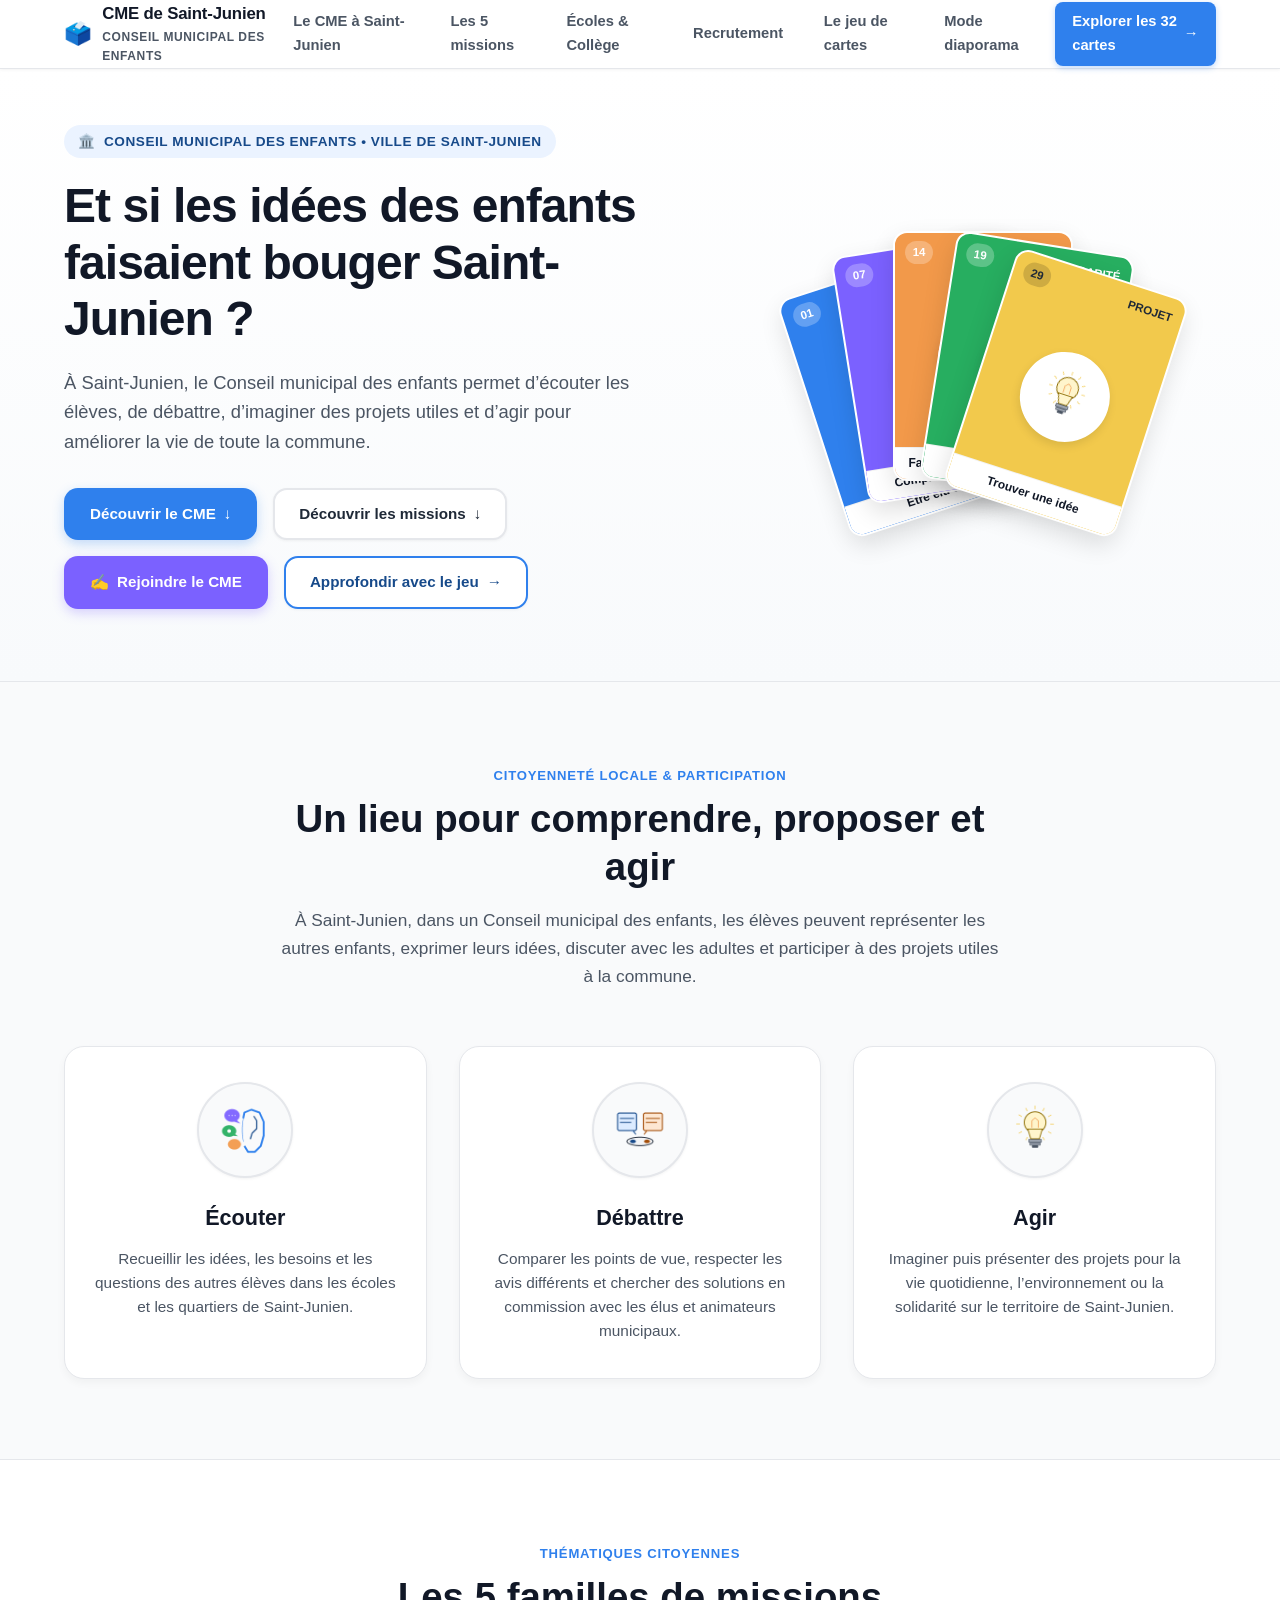
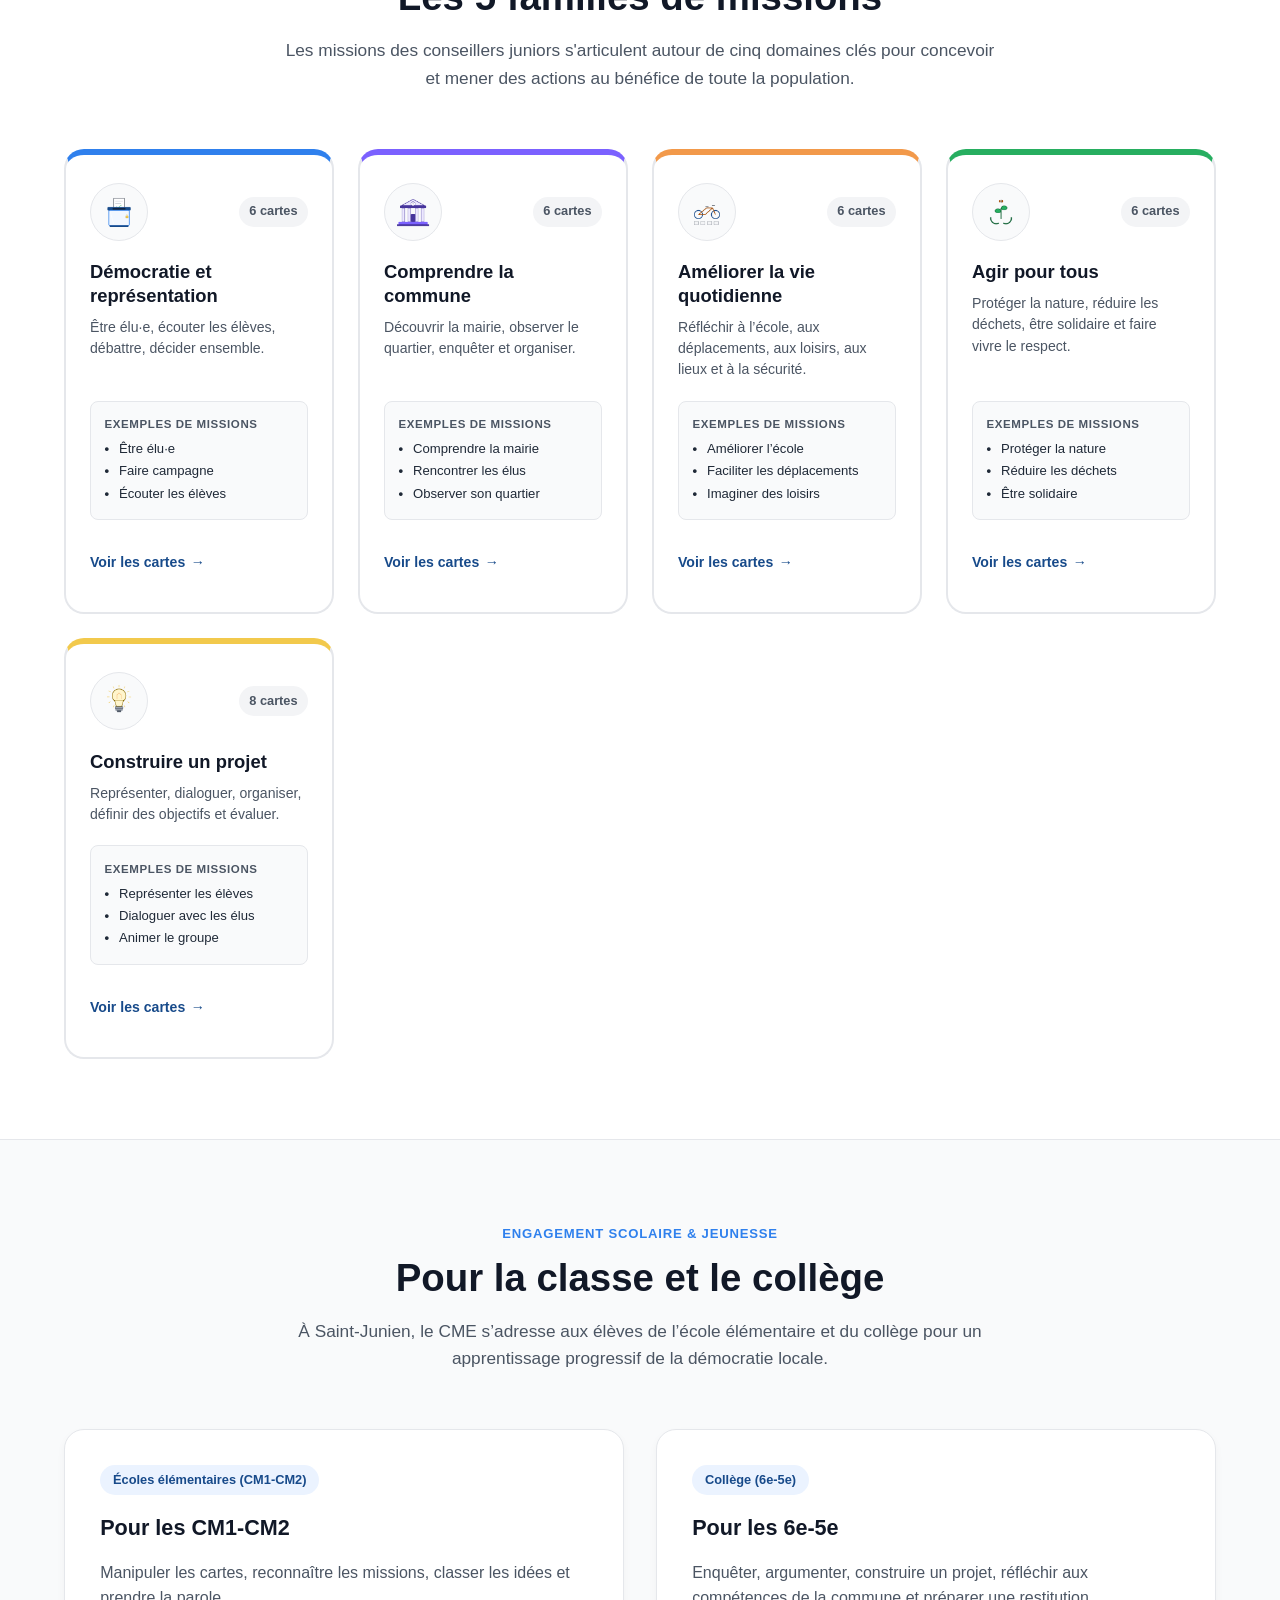
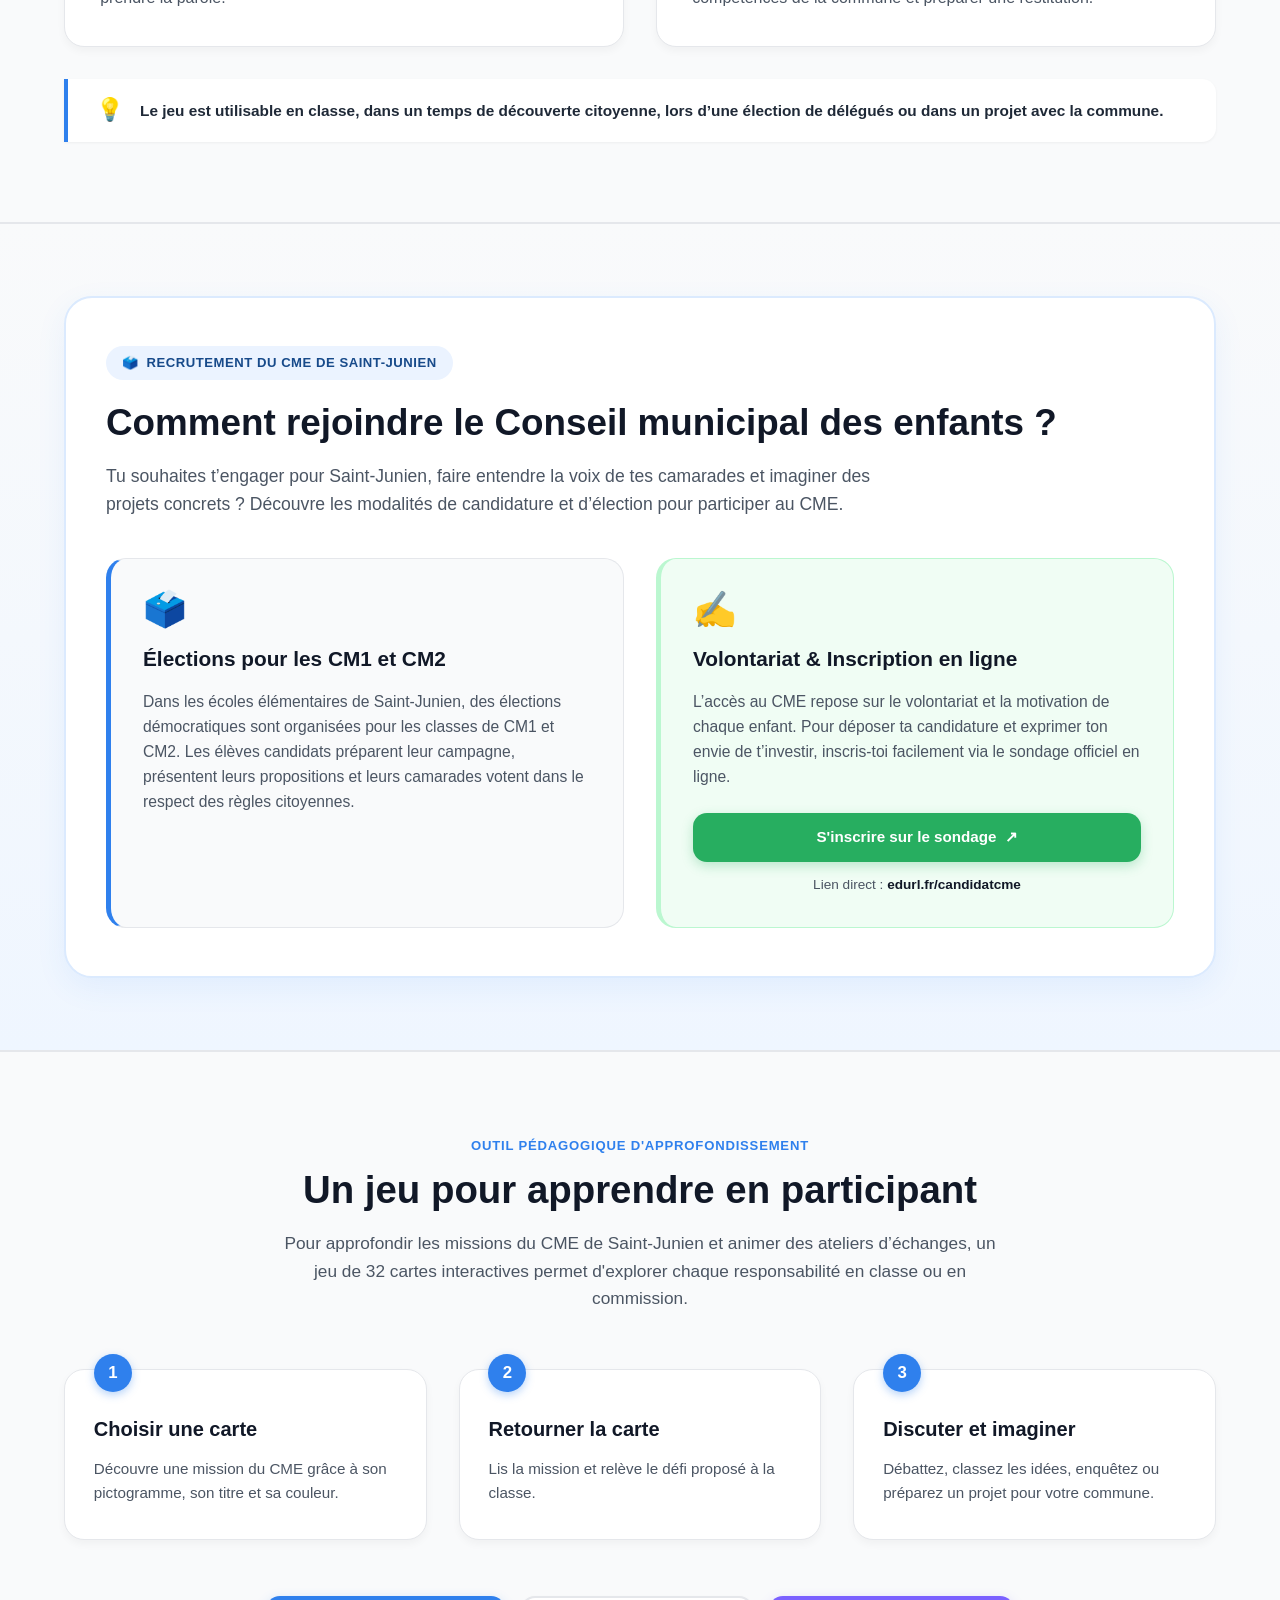
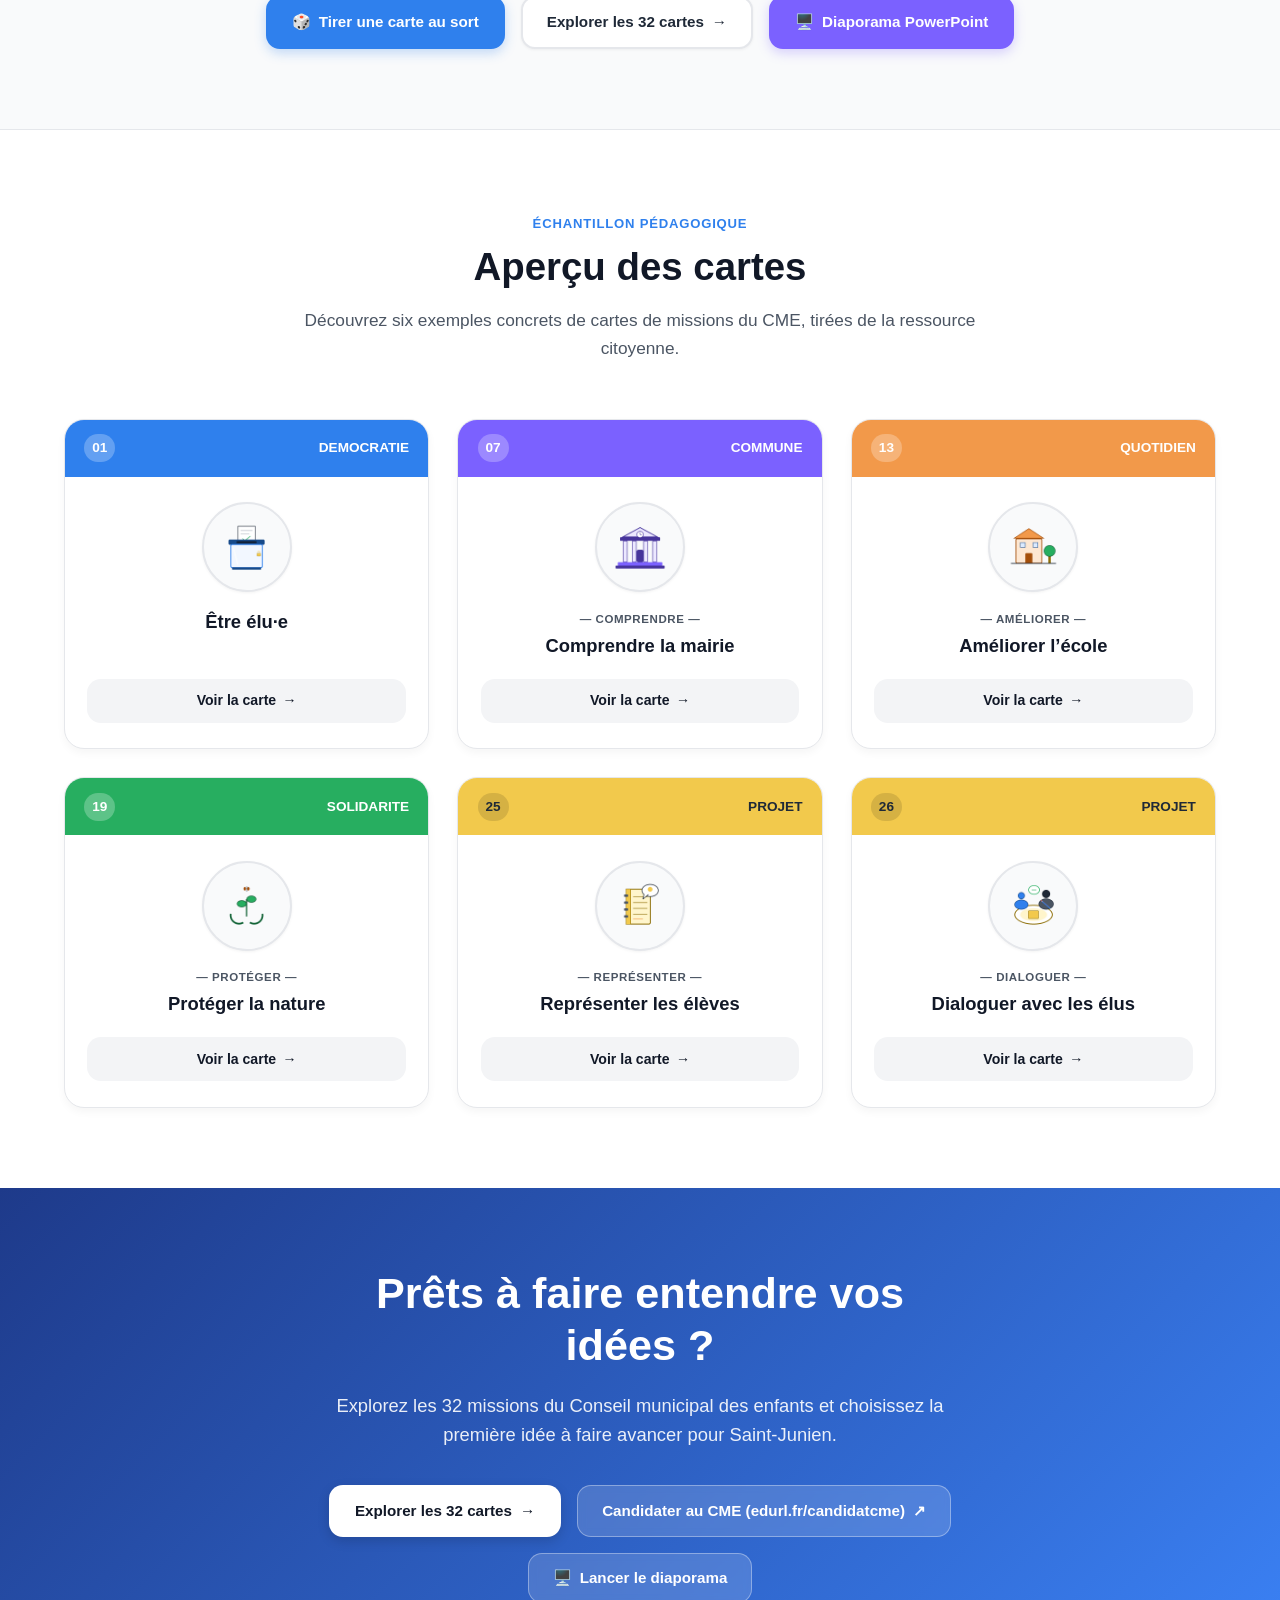
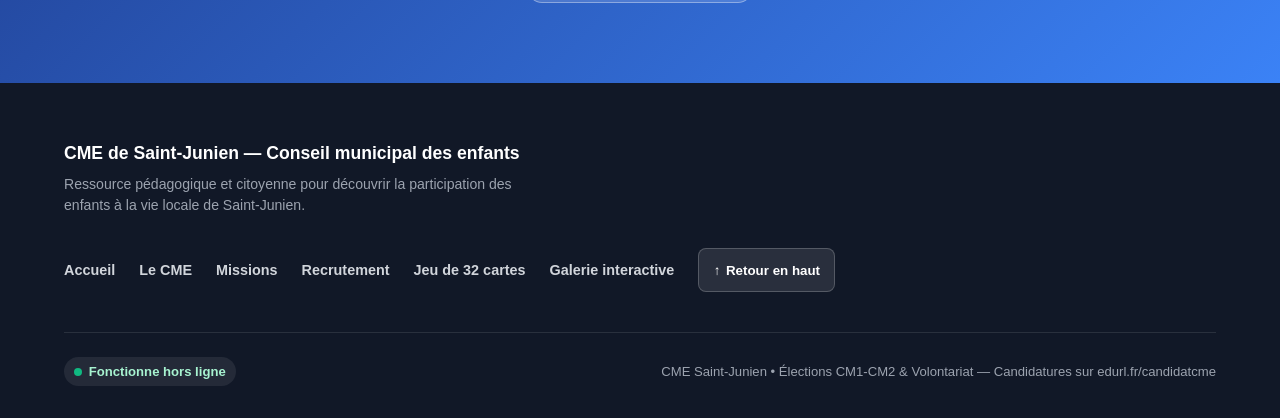
==== commit 28c2ccea: "next next" ====
--- a/index.html
+++ b/index.html
@@ -3,1804 +3,1882 @@
 <head>
   <meta charset="UTF-8">
   <meta name="viewport" content="width=device-width, initial-scale=1.0">
-  <title>Cartes CME — Jeu Pédagogique Interactif</title>
-  <meta name="description" content="Jeu de 32 cartes bifaces pédagogiques du Conseil Municipal des Enfants (CME) pour CM1, CM2 et collège.">
-  <link rel="stylesheet" href="styles.css?v=2">
+  <title>CME de Saint-Junien — Conseil municipal des enfants | Missions citoyennes</title>
+  <meta name="description" content="Découvrez le Conseil municipal des enfants (CME) de Saint-Junien : écouter, débattre, agir pour la commune, modalités d'élection et de volontariat, et approfondir avec le jeu de 32 cartes.">
+  <link rel="stylesheet" href="landing.css">
 </head>
 <body>
-  <header class="app-header">
-    <div class="header-inner">
-      <div class="header-title">
-        <h1>🗳️ Cartes CME — Missions Citoyennes</h1>
-        <p>32 cartes bifaces d'action citoyenne pour l'école et le collège</p>
-      </div>
-      <div class="header-actions">
-        <button id="btnPresentationMode" class="btn btn-accent" aria-label="Lancer la présentation PowerPoint 16:9 en plein écran">
-          🖥️ Diaporama PowerPoint 16:9
-        </button>
-        <button id="btnRandomDraw" class="btn btn-primary" aria-label="Tirer une carte au sort pour la classe">
-          🎲 Pioche Aléatoire
-        </button>
-        <button id="btnFlipAll" class="btn btn-outline" aria-label="Retourner toutes les cartes simultanément">
-          🔄 Voir tous les versos
-        </button>
-        <button id="btnDyslexic" class="btn btn-outline" aria-label="Activer le mode police haute lisibilité pour élèves dyslexiques">
-          👁️ Mode Dyslexie
-        </button>
-      </div>
+  <!-- Lien d'évitement pour la navigation clavier -->
+  <a href="#main-content" class="skip-link">Aller au contenu principal</a>
+
+  <!-- 1. Barre de navigation sticky et accessible -->
+  <header class="site-header" id="top">
+    <div class="landing-container nav-wrapper">
+      <a href="index.html" class="brand-link" aria-label="CME de Saint-Junien, retour en haut de page">
+        <span class="brand-icon" aria-hidden="true">🗳️</span>
+        <span class="brand-text">
+          <span class="brand-title">CME de Saint-Junien</span>
+          <span class="brand-subtitle">Conseil municipal des enfants</span>
+        </span>
+      </a>
+
+      <button id="mobileMenuToggle" class="mobile-menu-toggle" aria-expanded="false" aria-controls="mainNav" aria-label="Ouvrir le menu de navigation">
+        <span class="hamburger-line" aria-hidden="true"></span>
+        <span class="hamburger-line" aria-hidden="true"></span>
+        <span class="hamburger-line" aria-hidden="true"></span>
+      </button>
+
+      <nav id="mainNav" class="main-nav" aria-label="Navigation principale">
+        <ul class="nav-list">
+          <li><a href="#decouvrir" class="nav-link">Le CME à Saint-Junien</a></li>
+          <li><a href="#missions" class="nav-link">Les 5 missions</a></li>
+          <li><a href="#niveaux" class="nav-link">Écoles &amp; Collège</a></li>
+          <li><a href="#recrutement" class="nav-link">Recrutement</a></li>
+          <li><a href="#jeu" class="nav-link">Le jeu de cartes</a></li>
+          <li><a href="cartes.html#presentation" class="nav-link">Mode diaporama</a></li>
+          <li><a href="cartes.html" class="nav-btn-highlight"><span>Explorer les 32 cartes</span> <span aria-hidden="true">→</span></a></li>
+        </ul>
+      </nav>
     </div>
   </header>
 
-  <nav class="filter-bar" aria-label="Filtrer les cartes par famille citoyenne">
-    <button class="filter-btn active" data-cat="ALL">Toutes (32)</button>
-    <button class="filter-btn" data-cat="DEMOCRATIE">🗳️ Démocratie</button>
-    <button class="filter-btn" data-cat="COMMUNE">🏛️ Commune</button>
-    <button class="filter-btn" data-cat="QUOTIDIEN">🏫 Quotidien</button>
-    <button class="filter-btn" data-cat="SOLIDARITE">🌱 Solidarité</button>
-    <button class="filter-btn" data-cat="PROJET">🛠️ Projet</button>
-  </nav>
-
-  <main class="app-main">
-    <section class="cards-grid" id="cardsGrid" aria-label="Galerie des cartes pédagogiques">
-
-    <article class="card-container" tabindex="0" role="region" aria-label="Carte CME-01 : Être élu·e (double-clic pour vue PowerPoint 16:9)" data-id="CME-01" data-category="DEMOCRATIE">
-      <div class="card-inner">
-        <!-- RECTO -->
-        <div class="card-front bg-DEMOCRATIE">
-          <div class="card-front-top">
-            <span class="number-badge">01</span>
-            <span class="cat-label-front">DEMOCRATIE</span>
-            <span class="cat-icon-front" aria-hidden="true">🗳️</span>
+  <!-- Contenu Principal -->
+  <main id="main-content">
+    <!-- 2. Hero — Présentation du CME de Saint-Junien -->
+    <section class="hero-section" aria-labelledby="heroTitle">
+      <div class="landing-container hero-grid">
+        <div class="hero-content">
+          <div class="hero-eyebrow">
+            <span aria-hidden="true">🏛️</span>
+            <span>Conseil municipal des enfants • Ville de Saint-Junien</span>
           </div>
-          <div class="card-front-center">
-            <div class="disc-white">
-              <img src="assets/cme-01-etre-elue.png" alt="Illustration pour Être élu·e" loading="lazy">
-            </div>
-          </div>
-          <div class="card-front-bottom">
-            
-            <h2 class="card-title-front">Être élu·e</h2>
-          </div>
-          <div class="card-front-footer">
-            <span>CME</span>
-            <span>CME-01</span>
+          <h1 id="heroTitle" class="hero-title">Et si les idées des enfants faisaient bouger Saint-Junien ?</h1>
+          <p class="hero-lead">À Saint-Junien, le Conseil municipal des enfants permet d’écouter les élèves, de débattre, d’imaginer des projets utiles et d’agir pour améliorer la vie de toute la commune.</p>
+          <div class="hero-actions">
+            <a href="#decouvrir" class="btn btn-primary">
+              <span>Découvrir le CME</span>
+              <span aria-hidden="true">↓</span>
+            </a>
+            <a href="#missions" class="btn btn-secondary">
+              <span>Découvrir les missions</span>
+              <span aria-hidden="true">↓</span>
+            </a>
+            <a href="#recrutement" class="btn btn-accent">
+              <span aria-hidden="true">✍️</span>
+              <span>Rejoindre le CME</span>
+            </a>
+            <a href="#jeu" class="btn btn-outline" style="border-color: var(--democratie); color: var(--democratie-dark);">
+              <span>Approfondir avec le jeu</span>
+              <span aria-hidden="true">→</span>
+            </a>
           </div>
         </div>
 
-        <!-- VERSO -->
-        <div class="card-back">
-          <div class="card-back-banner bg-DEMOCRATIE">
-            <span class="number-badge">01</span>
-            <span class="back-title">Être élu·e</span>
-            <span class="back-icon" aria-hidden="true">🗳️</span>
-          </div>
-          <div class="card-back-body">
-            <div class="mission-block">
-              <div class="mission-intro">Au CME, je peux…</div>
-              <p class="mission-text">Participer à une élection : se présenter, expliquer ses idées, voter dans le respect des règles.</p>
-            </div>
-            <div class="back-separator" role="separator"></div>
-            <div class="challenge-box DEMOCRATIE">
-              <div class="challenge-header">
-                <span aria-hidden="true">💡</span>
-                <span>Défi</span>
+        <div class="hero-visual-wrapper" aria-label="Éventail illustré de cinq cartes des missions citoyennes du CME">
+          <div class="hero-fan-container">
+            <!-- Carte 1 : DEMOCRATIE -->
+            <div class="hero-mini-card card-1" data-card-id="CME-01" tabindex="0" role="button" aria-label="Carte CME-01 : Être élu·e, Démocratie">
+              <div class="mini-card-header">
+                <span class="mini-card-badge">01</span>
+                <span>DÉMOCRATIE</span>
               </div>
-              <p class="challenge-text">Quelle promesse réaliste pourrais-tu faire à tes camarades ?</p>
-            </div>
-            <div class="card-back-footer">
-              <span>Démocratie et représentation</span>
-              <span>CME-01</span>
+              <div class="mini-card-center">
+                <div class="mini-card-disc">
+                  <img src="assets/cme-01-etre-elue.png" alt="Pictogramme Être élu·e" loading="lazy">
+                </div>
+              </div>
+              <div class="mini-card-footer">Être élu·e</div>
+            </div>
+
+            <!-- Carte 2 : COMMUNE -->
+            <div class="hero-mini-card card-2" data-card-id="CME-07" tabindex="0" role="button" aria-label="Carte CME-07 : Comprendre la mairie, Commune">
+              <div class="mini-card-header">
+                <span class="mini-card-badge">07</span>
+                <span>COMMUNE</span>
+              </div>
+              <div class="mini-card-center">
+                <div class="mini-card-disc">
+                  <img src="assets/cme-07-comprendre-la-mairie.png" alt="Pictogramme Comprendre la mairie" loading="lazy">
+                </div>
+              </div>
+              <div class="mini-card-footer">Comprendre la mairie</div>
+            </div>
+
+            <!-- Carte 3 : QUOTIDIEN -->
+            <div class="hero-mini-card card-3" data-card-id="CME-14" tabindex="0" role="button" aria-label="Carte CME-14 : Faciliter les déplacements, Quotidien">
+              <div class="mini-card-header">
+                <span class="mini-card-badge">14</span>
+                <span>QUOTIDIEN</span>
+              </div>
+              <div class="mini-card-center">
+                <div class="mini-card-disc">
+                  <img src="assets/cme-14-faciliter-les-deplacements.png" alt="Pictogramme Faciliter les déplacements" loading="lazy">
+                </div>
+              </div>
+              <div class="mini-card-footer">Faciliter les déplacements</div>
+            </div>
+
+            <!-- Carte 4 : SOLIDARITE -->
+            <div class="hero-mini-card card-4" data-card-id="CME-19" tabindex="0" role="button" aria-label="Carte CME-19 : Protéger la nature, Solidarité">
+              <div class="mini-card-header">
+                <span class="mini-card-badge">19</span>
+                <span>SOLIDARITÉ</span>
+              </div>
+              <div class="mini-card-center">
+                <div class="mini-card-disc">
+                  <img src="assets/cme-19-proteger-la-nature.png" alt="Pictogramme Protéger la nature" loading="lazy">
+                </div>
+              </div>
+              <div class="mini-card-footer">Protéger la nature</div>
+            </div>
+
+            <!-- Carte 5 : PROJET -->
+            <div class="hero-mini-card card-5" data-card-id="CME-29" tabindex="0" role="button" aria-label="Carte CME-29 : Trouver une idée, Projet">
+              <div class="mini-card-header">
+                <span class="mini-card-badge">29</span>
+                <span>PROJET</span>
+              </div>
+              <div class="mini-card-center">
+                <div class="mini-card-disc">
+                  <img src="assets/cme-29-trouver-une-idee.png" alt="Pictogramme Trouver une idée" loading="lazy">
+                </div>
+              </div>
+              <div class="mini-card-footer">Trouver une idée</div>
             </div>
           </div>
         </div>
       </div>
-    </article>
-
-
-    <article class="card-container" tabindex="0" role="region" aria-label="Carte CME-02 : Faire campagne (double-clic pour vue PowerPoint 16:9)" data-id="CME-02" data-category="DEMOCRATIE">
-      <div class="card-inner">
-        <!-- RECTO -->
-        <div class="card-front bg-DEMOCRATIE">
-          <div class="card-front-top">
-            <span class="number-badge">02</span>
-            <span class="cat-label-front">DEMOCRATIE</span>
-            <span class="cat-icon-front" aria-hidden="true">🗳️</span>
+    </section>
+
+    <!-- 3. Section « Le CME de Saint-Junien : Qu’est-ce qu’un CME ? » -->
+    <section class="section-presentation" id="decouvrir" aria-labelledby="decouvrirTitle">
+      <div class="landing-container">
+        <div class="section-header">
+          <span class="section-tag">Citoyenneté locale &amp; Participation</span>
+          <h2 id="decouvrirTitle" class="section-title">Un lieu pour comprendre, proposer et agir</h2>
+          <p class="section-subtitle">À Saint-Junien, dans un Conseil municipal des enfants, les élèves peuvent représenter les autres enfants, exprimer leurs idées, discuter avec les adultes et participer à des projets utiles à la commune.</p>
+        </div>
+
+        <div class="pillars-grid">
+          <article class="pillar-card">
+            <div class="pillar-disc">
+              <img src="assets/cme-03-ecouter-les-eleves.png" alt="Illustration écouter les élèves" loading="lazy">
+            </div>
+            <h3 class="pillar-title">Écouter</h3>
+            <p class="pillar-text">Recueillir les idées, les besoins et les questions des autres élèves dans les écoles et les quartiers de Saint-Junien.</p>
+          </article>
+
+          <article class="pillar-card">
+            <div class="pillar-disc">
+              <img src="assets/cme-05-debattre.png" alt="Illustration débattre" loading="lazy">
+            </div>
+            <h3 class="pillar-title">Débattre</h3>
+            <p class="pillar-text">Comparer les points de vue, respecter les avis différents et chercher des solutions en commission avec les élus et animateurs municipaux.</p>
+          </article>
+
+          <article class="pillar-card">
+            <div class="pillar-disc">
+              <img src="assets/cme-29-trouver-une-idee.png" alt="Illustration imaginer des projets et agir" loading="lazy">
+            </div>
+            <h3 class="pillar-title">Agir</h3>
+            <p class="pillar-text">Imaginer puis présenter des projets pour la vie quotidienne, l’environnement ou la solidarité sur le territoire de Saint-Junien.</p>
+          </article>
+        </div>
+      </div>
+    </section>
+
+    <!-- 4. Section « Les 5 familles de missions du CME » -->
+    <section class="section-families" id="missions" aria-labelledby="missionsTitle">
+      <div class="landing-container">
+        <div class="section-header">
+          <span class="section-tag">Thématiques Citoyennes</span>
+          <h2 id="missionsTitle" class="section-title">Les 5 familles de missions</h2>
+          <p class="section-subtitle">Les missions des conseillers juniors s'articulent autour de cinq domaines clés pour concevoir et mener des actions au bénéfice de toute la population.</p>
+        </div>
+
+        <div class="families-grid">
+          <!-- DEMOCRATIE -->
+          <a href="cartes.html?category=DEMOCRATIE" class="family-panel cat-DEMOCRATIE" aria-label="Famille Démocratie et représentation, voir les cartes">
+            <div class="family-top">
+              <div class="family-disc">
+                <img src="assets/cme-01-etre-elue.png" alt="" aria-hidden="true" loading="lazy">
+              </div>
+              <span class="family-count-badge cat-count" data-cat="DEMOCRATIE">6 cartes</span>
+            </div>
+            <h3 class="family-title">Démocratie et représentation</h3>
+            <p class="family-desc">Être élu·e, écouter les élèves, débattre, décider ensemble.</p>
+            <div class="family-examples-box">
+              <div class="family-examples-label">Exemples de missions</div>
+              <ul class="family-examples-list cat-sample-titles" data-cat="DEMOCRATIE">
+                <li>Être élu·e</li>
+                <li>Faire campagne</li>
+                <li>Écouter les élèves</li>
+              </ul>
+            </div>
+            <span class="family-action-link">
+              <span>Voir les cartes</span>
+              <span aria-hidden="true">→</span>
+            </span>
+          </a>
+
+          <!-- COMMUNE -->
+          <a href="cartes.html?category=COMMUNE" class="family-panel cat-COMMUNE" aria-label="Famille Comprendre la commune, voir les cartes">
+            <div class="family-top">
+              <div class="family-disc">
+                <img src="assets/cme-07-comprendre-la-mairie.png" alt="" aria-hidden="true" loading="lazy">
+              </div>
+              <span class="family-count-badge cat-count" data-cat="COMMUNE">6 cartes</span>
+            </div>
+            <h3 class="family-title">Comprendre la commune</h3>
+            <p class="family-desc">Découvrir la mairie, observer le quartier, enquêter et organiser.</p>
+            <div class="family-examples-box">
+              <div class="family-examples-label">Exemples de missions</div>
+              <ul class="family-examples-list cat-sample-titles" data-cat="COMMUNE">
+                <li>Comprendre la mairie</li>
+                <li>Rencontrer les élus</li>
+                <li>Observer son quartier</li>
+              </ul>
+            </div>
+            <span class="family-action-link">
+              <span>Voir les cartes</span>
+              <span aria-hidden="true">→</span>
+            </span>
+          </a>
+
+          <!-- QUOTIDIEN -->
+          <a href="cartes.html?category=QUOTIDIEN" class="family-panel cat-QUOTIDIEN" aria-label="Famille Améliorer la vie quotidienne, voir les cartes">
+            <div class="family-top">
+              <div class="family-disc">
+                <img src="assets/cme-14-faciliter-les-deplacements.png" alt="" aria-hidden="true" loading="lazy">
+              </div>
+              <span class="family-count-badge cat-count" data-cat="QUOTIDIEN">6 cartes</span>
+            </div>
+            <h3 class="family-title">Améliorer la vie quotidienne</h3>
+            <p class="family-desc">Réfléchir à l’école, aux déplacements, aux loisirs, aux lieux et à la sécurité.</p>
+            <div class="family-examples-box">
+              <div class="family-examples-label">Exemples de missions</div>
+              <ul class="family-examples-list cat-sample-titles" data-cat="QUOTIDIEN">
+                <li>Améliorer l’école</li>
+                <li>Faciliter les déplacements</li>
+                <li>Imaginer des loisirs</li>
+              </ul>
+            </div>
+            <span class="family-action-link">
+              <span>Voir les cartes</span>
+              <span aria-hidden="true">→</span>
+            </span>
+          </a>
+
+          <!-- SOLIDARITE -->
+          <a href="cartes.html?category=SOLIDARITE" class="family-panel cat-SOLIDARITE" aria-label="Famille Agir pour tous, voir les cartes">
+            <div class="family-top">
+              <div class="family-disc">
+                <img src="assets/cme-19-proteger-la-nature.png" alt="" aria-hidden="true" loading="lazy">
+              </div>
+              <span class="family-count-badge cat-count" data-cat="SOLIDARITE">6 cartes</span>
+            </div>
+            <h3 class="family-title">Agir pour tous</h3>
+            <p class="family-desc">Protéger la nature, réduire les déchets, être solidaire et faire vivre le respect.</p>
+            <div class="family-examples-box">
+              <div class="family-examples-label">Exemples de missions</div>
+              <ul class="family-examples-list cat-sample-titles" data-cat="SOLIDARITE">
+                <li>Protéger la nature</li>
+                <li>Réduire les déchets</li>
+                <li>Être solidaire</li>
+              </ul>
+            </div>
+            <span class="family-action-link">
+              <span>Voir les cartes</span>
+              <span aria-hidden="true">→</span>
+            </span>
+          </a>
+
+          <!-- PROJET -->
+          <a href="cartes.html?category=PROJET" class="family-panel cat-PROJET" aria-label="Famille Construire un projet, voir les cartes">
+            <div class="family-top">
+              <div class="family-disc">
+                <img src="assets/cme-29-trouver-une-idee.png" alt="" aria-hidden="true" loading="lazy">
+              </div>
+              <span class="family-count-badge cat-count" data-cat="PROJET">8 cartes</span>
+            </div>
+            <h3 class="family-title">Construire un projet</h3>
+            <p class="family-desc">Représenter, dialoguer, organiser, définir des objectifs et évaluer.</p>
+            <div class="family-examples-box">
+              <div class="family-examples-label">Exemples de missions</div>
+              <ul class="family-examples-list cat-sample-titles" data-cat="PROJET">
+                <li>Trouver une idée</li>
+                <li>Choisir un objectif</li>
+                <li>Prévoir les moyens</li>
+              </ul>
+            </div>
+            <span class="family-action-link">
+              <span>Voir les cartes</span>
+              <span aria-hidden="true">→</span>
+            </span>
+          </a>
+        </div>
+      </div>
+    </section>
+
+    <!-- 5. Section « Pour la classe et le collège » -->
+    <section class="section-school" id="niveaux" aria-labelledby="schoolTitle">
+      <div class="landing-container">
+        <div class="section-header">
+          <span class="section-tag">Engagement Scolaire &amp; Jeunesse</span>
+          <h2 id="schoolTitle" class="section-title">Pour la classe et le collège</h2>
+          <p class="section-subtitle">À Saint-Junien, le CME s’adresse aux élèves de l’école élémentaire et du collège pour un apprentissage progressif de la démocratie locale.</p>
+        </div>
+
+        <div class="school-grid">
+          <article class="school-block">
+            <span class="school-badge">Écoles élémentaires (CM1-CM2)</span>
+            <h3 class="school-title">Pour les CM1-CM2</h3>
+            <p class="school-text">Manipuler les cartes, reconnaître les missions, classer les idées et prendre la parole.</p>
+          </article>
+
+          <article class="school-block">
+            <span class="school-badge">Collège (6e-5e)</span>
+            <h3 class="school-title">Pour les 6e-5e</h3>
+            <p class="school-text">Enquêter, argumenter, construire un projet, réfléchir aux compétences de la commune et préparer une restitution.</p>
+          </article>
+        </div>
+
+        <div class="school-common-note">
+          <span class="note-icon" aria-hidden="true">💡</span>
+          <p class="note-text">Le jeu est utilisable en classe, dans un temps de découverte citoyenne, lors d’une élection de délégués ou dans un projet avec la commune.</p>
+        </div>
+      </div>
+    </section>
+
+    <!-- 6. NOUVEAU : Section « Recrutement du CME : Élections et Volontariat » -->
+    <section class="section-recruitment" id="recrutement" aria-labelledby="recruitmentTitle">
+      <div class="landing-container">
+        <div class="recruitment-card">
+          <div class="recruitment-badge">
+            <span aria-hidden="true">🗳️</span>
+            <span>Recrutement du CME de Saint-Junien</span>
           </div>
-          <div class="card-front-center">
-            <div class="disc-white">
-              <img src="assets/cme-02-faire-campagne.png" alt="Illustration pour Faire campagne" loading="lazy">
-            </div>
-          </div>
-          <div class="card-front-bottom">
-            
-            <h2 class="card-title-front">Faire campagne</h2>
-          </div>
-          <div class="card-front-footer">
-            <span>CME</span>
-            <span>CME-02</span>
-          </div>
-        </div>
-
-        <!-- VERSO -->
-        <div class="card-back">
-          <div class="card-back-banner bg-DEMOCRATIE">
-            <span class="number-badge">02</span>
-            <span class="back-title">Faire campagne</span>
-            <span class="back-icon" aria-hidden="true">🗳️</span>
-          </div>
-          <div class="card-back-body">
-            <div class="mission-block">
-              <div class="mission-intro">Au CME, je peux…</div>
-              <p class="mission-text">Présenter son programme et convaincre sans se moquer ni promettre l’impossible.</p>
-            </div>
-            <div class="back-separator" role="separator"></div>
-            <div class="challenge-box DEMOCRATIE">
-              <div class="challenge-header">
-                <span aria-hidden="true">💡</span>
-                <span>Défi</span>
-              </div>
-              <p class="challenge-text">Crée un slogan de huit mots maximum pour une candidature au CME.</p>
-            </div>
-            <div class="card-back-footer">
-              <span>Démocratie et représentation</span>
-              <span>CME-02</span>
+          <h2 id="recruitmentTitle" class="recruitment-title">Comment rejoindre le Conseil municipal des enfants ?</h2>
+          <p class="recruitment-lead">Tu souhaites t’engager pour Saint-Junien, faire entendre la voix de tes camarades et imaginer des projets concrets ? Découvre les modalités de candidature et d’élection pour participer au CME.</p>
+          
+          <div class="recruitment-grid">
+            <div class="recruitment-box box-elections">
+              <div class="recruitment-icon" aria-hidden="true">🗳️</div>
+              <h3 class="recruitment-box-title">Élections pour les CM1 et CM2</h3>
+              <p class="recruitment-box-text">Dans les écoles élémentaires de Saint-Junien, des élections démocratiques sont organisées pour les classes de CM1 et CM2. Les élèves candidats préparent leur campagne, présentent leurs propositions et leurs camarades votent dans le respect des règles citoyennes.</p>
+            </div>
+
+            <div class="recruitment-box box-volontariat">
+              <div class="recruitment-icon" aria-hidden="true">✍️</div>
+              <h3 class="recruitment-box-title">Volontariat &amp; Inscription en ligne</h3>
+              <p class="recruitment-box-text">L’accès au CME repose sur le volontariat et la motivation de chaque enfant. Pour déposer ta candidature et exprimer ton envie de t’investir, inscris-toi facilement via le sondage officiel en ligne.</p>
+              <a href="https://edurl.fr/candidatcme" target="_blank" rel="noopener noreferrer" class="recruitment-btn" aria-label="Accéder au sondage de candidature pour le CME de Saint-Junien sur edurl.fr/candidatcme (nouvelle fenêtre)">
+                <span>S'inscrire sur le sondage</span>
+                <span aria-hidden="true">↗</span>
+              </a>
+              <div class="recruitment-url-hint">Lien direct : <strong>edurl.fr/candidatcme</strong></div>
             </div>
           </div>
         </div>
       </div>
-    </article>
-
-
-    <article class="card-container" tabindex="0" role="region" aria-label="Carte CME-03 : Écouter les élèves (double-clic pour vue PowerPoint 16:9)" data-id="CME-03" data-category="DEMOCRATIE">
-      <div class="card-inner">
-        <!-- RECTO -->
-        <div class="card-front bg-DEMOCRATIE">
-          <div class="card-front-top">
-            <span class="number-badge">03</span>
-            <span class="cat-label-front">DEMOCRATIE</span>
-            <span class="cat-icon-front" aria-hidden="true">🗳️</span>
-          </div>
-          <div class="card-front-center">
-            <div class="disc-white">
-              <img src="assets/cme-03-ecouter-les-eleves.png" alt="Illustration pour Écouter les élèves" loading="lazy">
-            </div>
-          </div>
-          <div class="card-front-bottom">
-            <div class="action-verb-badge">— Écouter —</div>
-            <h2 class="card-title-front">Écouter les élèves</h2>
-          </div>
-          <div class="card-front-footer">
-            <span>CME</span>
-            <span>CME-03</span>
-          </div>
+    </section>
+
+    <!-- 7. Section « Approfondir avec le jeu de 32 cartes » -->
+    <section class="section-how-to" id="jeu" aria-labelledby="jeuTitle">
+      <div class="landing-container">
+        <div class="section-header">
+          <span class="section-tag">Outil Pédagogique d'Approfondissement</span>
+          <h2 id="jeuTitle" class="section-title">Un jeu pour apprendre en participant</h2>
+          <p class="section-subtitle">Pour approfondir les missions du CME de Saint-Junien et animer des ateliers d’échanges, un jeu de 32 cartes interactives permet d'explorer chaque responsabilité en classe ou en commission.</p>
         </div>
 
-        <!-- VERSO -->
-        <div class="card-back">
-          <div class="card-back-banner bg-DEMOCRATIE">
-            <span class="number-badge">03</span>
-            <span class="back-title">Écouter les élèves</span>
-            <span class="back-icon" aria-hidden="true">🗳️</span>
-          </div>
-          <div class="card-back-body">
-            <div class="mission-block">
-              <div class="mission-intro">Au CME, je peux…</div>
-              <p class="mission-text">Recueillir les besoins, les idées et les problèmes des autres enfants. Un élu est un relais.</p>
-            </div>
-            <div class="back-separator" role="separator"></div>
-            <div class="challenge-box DEMOCRATIE">
-              <div class="challenge-header">
-                <span aria-hidden="true">💡</span>
-                <span>Défi</span>
-              </div>
-              <p class="challenge-text">Invente trois questions pour consulter les élèves de ta classe.</p>
-            </div>
-            <div class="card-back-footer">
-              <span>Démocratie et représentation</span>
-              <span>CME-03</span>
-            </div>
-          </div>
+        <div class="steps-grid">
+          <article class="step-card">
+            <div class="step-number" aria-hidden="true">1</div>
+            <h3 class="step-title">Choisir une carte</h3>
+            <p class="step-desc">Découvre une mission du CME grâce à son pictogramme, son titre et sa couleur.</p>
+          </article>
+
+          <article class="step-card">
+            <div class="step-number" aria-hidden="true">2</div>
+            <h3 class="step-title">Retourner la carte</h3>
+            <p class="step-desc">Lis la mission et relève le défi proposé à la classe.</p>
+          </article>
+
+          <article class="step-card">
+            <div class="step-number" aria-hidden="true">3</div>
+            <h3 class="step-title">Discuter et imaginer</h3>
+            <p class="step-desc">Débattez, classez les idées, enquêtez ou préparez un projet pour votre commune.</p>
+          </article>
+        </div>
+
+        <div class="how-to-cta" style="display: flex; justify-content: center; gap: 1rem; flex-wrap: wrap;">
+          <a href="cartes.html?random=1" class="btn btn-primary">
+            <span aria-hidden="true">🎲</span>
+            <span>Tirer une carte au sort</span>
+          </a>
+          <a href="cartes.html" class="btn btn-secondary">
+            <span>Explorer les 32 cartes</span>
+            <span aria-hidden="true">→</span>
+          </a>
+          <a href="cartes.html#presentation" class="btn btn-accent">
+            <span aria-hidden="true">🖥️</span>
+            <span>Diaporama PowerPoint</span>
+          </a>
         </div>
       </div>
-    </article>
-
-
-    <article class="card-container" tabindex="0" role="region" aria-label="Carte CME-04 : Prendre la parole (double-clic pour vue PowerPoint 16:9)" data-id="CME-04" data-category="DEMOCRATIE">
-      <div class="card-inner">
-        <!-- RECTO -->
-        <div class="card-front bg-DEMOCRATIE">
-          <div class="card-front-top">
-            <span class="number-badge">04</span>
-            <span class="cat-label-front">DEMOCRATIE</span>
-            <span class="cat-icon-front" aria-hidden="true">🗳️</span>
-          </div>
-          <div class="card-front-center">
-            <div class="disc-white">
-              <img src="assets/cme-04-prendre-la-parole.png" alt="Illustration pour Prendre la parole" loading="lazy">
-            </div>
-          </div>
-          <div class="card-front-bottom">
-            
-            <h2 class="card-title-front">Prendre la parole</h2>
-          </div>
-          <div class="card-front-footer">
-            <span>CME</span>
-            <span>CME-04</span>
-          </div>
+    </section>
+
+    <!-- 8. Section « Aperçu des cartes » (6 cartes générées dynamiquement) -->
+    <section class="section-preview" id="apercu" aria-labelledby="previewTitle">
+      <div class="landing-container">
+        <div class="section-header">
+          <span class="section-tag">Échantillon Pédagogique</span>
+          <h2 id="previewTitle" class="section-title">Aperçu des cartes</h2>
+          <p class="section-subtitle">Découvrez six exemples concrets de cartes de missions du CME, tirées de la ressource citoyenne.</p>
         </div>
 
-        <!-- VERSO -->
-        <div class="card-back">
-          <div class="card-back-banner bg-DEMOCRATIE">
-            <span class="number-badge">04</span>
-            <span class="back-title">Prendre la parole</span>
-            <span class="back-icon" aria-hidden="true">🗳️</span>
-          </div>
-          <div class="card-back-body">
-            <div class="mission-block">
-              <div class="mission-intro">Au CME, je peux…</div>
-              <p class="mission-text">Exprimer une idée clairement, donner des exemples et respecter le temps de parole de chacun.</p>
-            </div>
-            <div class="back-separator" role="separator"></div>
-            <div class="challenge-box DEMOCRATIE">
-              <div class="challenge-header">
-                <span aria-hidden="true">💡</span>
-                <span>Défi</span>
-              </div>
-              <p class="challenge-text">Explique une proposition utile pour ta commune en trente secondes.</p>
-            </div>
-            <div class="card-back-footer">
-              <span>Démocratie et représentation</span>
-              <span>CME-04</span>
-            </div>
-          </div>
+        <div class="preview-grid" id="previewCardsGrid">
+          <!-- Rempli dynamiquement par landing.js depuis le JSON -->
         </div>
       </div>
-    </article>
-
-
-    <article class="card-container" tabindex="0" role="region" aria-label="Carte CME-05 : Débattre (double-clic pour vue PowerPoint 16:9)" data-id="CME-05" data-category="DEMOCRATIE">
-      <div class="card-inner">
-        <!-- RECTO -->
-        <div class="card-front bg-DEMOCRATIE">
-          <div class="card-front-top">
-            <span class="number-badge">05</span>
-            <span class="cat-label-front">DEMOCRATIE</span>
-            <span class="cat-icon-front" aria-hidden="true">🗳️</span>
-          </div>
-          <div class="card-front-center">
-            <div class="disc-white">
-              <img src="assets/cme-05-debattre.png" alt="Illustration pour Débattre" loading="lazy">
-            </div>
-          </div>
-          <div class="card-front-bottom">
-            
-            <h2 class="card-title-front">Débattre</h2>
-          </div>
-          <div class="card-front-footer">
-            <span>CME</span>
-            <span>CME-05</span>
-          </div>
-        </div>
-
-        <!-- VERSO -->
-        <div class="card-back">
-          <div class="card-back-banner bg-DEMOCRATIE">
-            <span class="number-badge">05</span>
-            <span class="back-title">Débattre</span>
-            <span class="back-icon" aria-hidden="true">🗳️</span>
-          </div>
-          <div class="card-back-body">
-            <div class="mission-block">
-              <div class="mission-intro">Au CME, je peux…</div>
-              <p class="mission-text">Comparer plusieurs opinions, argumenter et accepter que l’on ne soit pas toujours d’accord.</p>
-            </div>
-            <div class="back-separator" role="separator"></div>
-            <div class="challenge-box DEMOCRATIE">
-              <div class="challenge-header">
-                <span aria-hidden="true">💡</span>
-                <span>Défi</span>
-              </div>
-              <p class="challenge-text">Transforme « je ne suis pas d’accord » en une phrase constructive.</p>
-            </div>
-            <div class="card-back-footer">
-              <span>Démocratie et représentation</span>
-              <span>CME-05</span>
-            </div>
-          </div>
+    </section>
+
+    <!-- 9. Section finale — Appel à l’action -->
+    <section class="section-cta" id="action" aria-labelledby="ctaTitle">
+      <div class="landing-container cta-box">
+        <h2 id="ctaTitle" class="cta-title">Prêts à faire entendre vos idées ?</h2>
+        <p class="cta-text">Explorez les 32 missions du Conseil municipal des enfants et choisissez la première idée à faire avancer pour Saint-Junien.</p>
+        <div class="cta-actions">
+          <a href="cartes.html" class="btn btn-white">
+            <span>Explorer les 32 cartes</span>
+            <span aria-hidden="true">→</span>
+          </a>
+          <a href="https://edurl.fr/candidatcme" target="_blank" rel="noopener noreferrer" class="btn btn-cta-secondary">
+            <span>Candidater au CME (edurl.fr/candidatcme)</span>
+            <span aria-hidden="true">↗</span>
+          </a>
+          <a href="cartes.html#presentation" class="btn btn-cta-secondary">
+            <span aria-hidden="true">🖥️</span>
+            <span>Lancer le diaporama</span>
+          </a>
         </div>
       </div>
-    </article>
-
-
-    <article class="card-container" tabindex="0" role="region" aria-label="Carte CME-06 : Décider ensemble (double-clic pour vue PowerPoint 16:9)" data-id="CME-06" data-category="DEMOCRATIE">
-      <div class="card-inner">
-        <!-- RECTO -->
-        <div class="card-front bg-DEMOCRATIE">
-          <div class="card-front-top">
-            <span class="number-badge">06</span>
-            <span class="cat-label-front">DEMOCRATIE</span>
-            <span class="cat-icon-front" aria-hidden="true">🗳️</span>
-          </div>
-          <div class="card-front-center">
-            <div class="disc-white">
-              <img src="assets/cme-06-decider-ensemble.png" alt="Illustration pour Décider ensemble" loading="lazy">
-            </div>
-          </div>
-          <div class="card-front-bottom">
-            
-            <h2 class="card-title-front">Décider ensemble</h2>
-          </div>
-          <div class="card-front-footer">
-            <span>CME</span>
-            <span>CME-06</span>
-          </div>
+    </section>
+  </main>
+
+  <!-- 10. Pied de page -->
+  <footer class="site-footer">
+    <div class="landing-container">
+      <div class="footer-grid">
+        <div class="footer-info">
+          <div class="footer-brand">CME de Saint-Junien — Conseil municipal des enfants</div>
+          <p class="footer-desc">Ressource pédagogique et citoyenne pour découvrir la participation des enfants à la vie locale de Saint-Junien.</p>
         </div>
 
-        <!-- VERSO -->
-        <div class="card-back">
-          <div class="card-back-banner bg-DEMOCRATIE">
-            <span class="number-badge">06</span>
-            <span class="back-title">Décider ensemble</span>
-            <span class="back-icon" aria-hidden="true">🗳️</span>
-          </div>
-          <div class="card-back-body">
-            <div class="mission-block">
-              <div class="mission-intro">Au CME, je peux…</div>
-              <p class="mission-text">Chercher un compromis ou voter lorsqu’il faut choisir entre plusieurs solutions.</p>
-            </div>
-            <div class="back-separator" role="separator"></div>
-            <div class="challenge-box DEMOCRATIE">
-              <div class="challenge-header">
-                <span aria-hidden="true">💡</span>
-                <span>Défi</span>
-              </div>
-              <p class="challenge-text">Comment choisir entre un jardin partagé et un terrain de jeux si le budget ne permet qu’un seul projet ?</p>
-            </div>
-            <div class="card-back-footer">
-              <span>Démocratie et représentation</span>
-              <span>CME-06</span>
-            </div>
-          </div>
+        <div class="footer-links">
+          <a href="index.html" class="footer-link">Accueil</a>
+          <a href="#decouvrir" class="footer-link">Le CME</a>
+          <a href="#missions" class="footer-link">Missions</a>
+          <a href="#recrutement" class="footer-link">Recrutement</a>
+          <a href="#jeu" class="footer-link">Jeu de 32 cartes</a>
+          <a href="cartes.html" class="footer-link">Galerie interactive</a>
+          <button id="btnScrollTop" class="footer-btn-top" aria-label="Retour en haut de page">
+            <span aria-hidden="true">↑</span>
+            <span>Retour en haut</span>
+          </button>
         </div>
       </div>
-    </article>
-
-
-    <article class="card-container" tabindex="0" role="region" aria-label="Carte CME-07 : Comprendre la mairie (double-clic pour vue PowerPoint 16:9)" data-id="CME-07" data-category="COMMUNE">
-      <div class="card-inner">
-        <!-- RECTO -->
-        <div class="card-front bg-COMMUNE">
-          <div class="card-front-top">
-            <span class="number-badge">07</span>
-            <span class="cat-label-front">COMMUNE</span>
-            <span class="cat-icon-front" aria-hidden="true">🏛️</span>
-          </div>
-          <div class="card-front-center">
-            <div class="disc-white">
-              <img src="assets/cme-07-comprendre-la-mairie.png" alt="Illustration pour Comprendre la mairie" loading="lazy">
-            </div>
-          </div>
-          <div class="card-front-bottom">
-            <div class="action-verb-badge">— Comprendre —</div>
-            <h2 class="card-title-front">Comprendre la mairie</h2>
-          </div>
-          <div class="card-front-footer">
-            <span>CME</span>
-            <span>CME-07</span>
-          </div>
+
+      <div class="footer-bottom">
+        <div class="offline-badge">
+          <span class="offline-dot" aria-hidden="true"></span>
+          <span>Fonctionne hors ligne</span>
         </div>
-
-        <!-- VERSO -->
-        <div class="card-back">
-          <div class="card-back-banner bg-COMMUNE">
-            <span class="number-badge">07</span>
-            <span class="back-title">Comprendre la mairie</span>
-            <span class="back-icon" aria-hidden="true">🏛️</span>
-          </div>
-          <div class="card-back-body">
-            <div class="mission-block">
-              <div class="mission-intro">Au CME, je peux…</div>
-              <p class="mission-text">Découvrir ce que fait une commune : écoles, rues, parcs, sports, culture, solidarité et restauration scolaire.</p>
-            </div>
-            <div class="back-separator" role="separator"></div>
-            <div class="challenge-box COMMUNE">
-              <div class="challenge-header">
-                <span aria-hidden="true">💡</span>
-                <span>Défi</span>
-              </div>
-              <p class="challenge-text">Cite trois services municipaux que tu utilises dans ta vie quotidienne.</p>
-            </div>
-            <div class="card-back-footer">
-              <span>Comprendre la commune</span>
-              <span>CME-07</span>
-            </div>
-          </div>
-        </div>
-      </div>
-    </article>
-
-
-    <article class="card-container" tabindex="0" role="region" aria-label="Carte CME-08 : Rencontrer les élus (double-clic pour vue PowerPoint 16:9)" data-id="CME-08" data-category="COMMUNE">
-      <div class="card-inner">
-        <!-- RECTO -->
-        <div class="card-front bg-COMMUNE">
-          <div class="card-front-top">
-            <span class="number-badge">08</span>
-            <span class="cat-label-front">COMMUNE</span>
-            <span class="cat-icon-front" aria-hidden="true">🏛️</span>
-          </div>
-          <div class="card-front-center">
-            <div class="disc-white">
-              <img src="assets/cme-08-rencontrer-les-elus.png" alt="Illustration pour Rencontrer les élus" loading="lazy">
-            </div>
-          </div>
-          <div class="card-front-bottom">
-            <div class="action-verb-badge">— Rencontrer —</div>
-            <h2 class="card-title-front">Rencontrer les élus</h2>
-          </div>
-          <div class="card-front-footer">
-            <span>CME</span>
-            <span>CME-08</span>
-          </div>
-        </div>
-
-        <!-- VERSO -->
-        <div class="card-back">
-          <div class="card-back-banner bg-COMMUNE">
-            <span class="number-badge">08</span>
-            <span class="back-title">Rencontrer les élus</span>
-            <span class="back-icon" aria-hidden="true">🏛️</span>
-          </div>
-          <div class="card-back-body">
-            <div class="mission-block">
-              <div class="mission-intro">Au CME, je peux…</div>
-              <p class="mission-text">Dialoguer avec le maire, les adjoints et les conseillers municipaux pour présenter des idées ou poser des questions.</p>
-            </div>
-            <div class="back-separator" role="separator"></div>
-            <div class="challenge-box COMMUNE">
-              <div class="challenge-header">
-                <span aria-hidden="true">💡</span>
-                <span>Défi</span>
-              </div>
-              <p class="challenge-text">Prépare une question utile à poser au maire de ta commune.</p>
-            </div>
-            <div class="card-back-footer">
-              <span>Comprendre la commune</span>
-              <span>CME-08</span>
-            </div>
-          </div>
-        </div>
-      </div>
-    </article>
-
-
-    <article class="card-container" tabindex="0" role="region" aria-label="Carte CME-09 : Observer son quartier (double-clic pour vue PowerPoint 16:9)" data-id="CME-09" data-category="COMMUNE">
-      <div class="card-inner">
-        <!-- RECTO -->
-        <div class="card-front bg-COMMUNE">
-          <div class="card-front-top">
-            <span class="number-badge">09</span>
-            <span class="cat-label-front">COMMUNE</span>
-            <span class="cat-icon-front" aria-hidden="true">🏛️</span>
-          </div>
-          <div class="card-front-center">
-            <div class="disc-white">
-              <img src="assets/cme-09-observer-son-quartier.png" alt="Illustration pour Observer son quartier" loading="lazy">
-            </div>
-          </div>
-          <div class="card-front-bottom">
-            <div class="action-verb-badge">— Observer —</div>
-            <h2 class="card-title-front">Observer son quartier</h2>
-          </div>
-          <div class="card-front-footer">
-            <span>CME</span>
-            <span>CME-09</span>
-          </div>
-        </div>
-
-        <!-- VERSO -->
-        <div class="card-back">
-          <div class="card-back-banner bg-COMMUNE">
-            <span class="number-badge">09</span>
-            <span class="back-title">Observer son quartier</span>
-            <span class="back-icon" aria-hidden="true">🏛️</span>
-          </div>
-          <div class="card-back-body">
-            <div class="mission-block">
-              <div class="mission-intro">Au CME, je peux…</div>
-              <p class="mission-text">Regarder ce qui fonctionne, ce qui manque et ce qui pourrait être amélioré autour de l’école ou dans le quartier.</p>
-            </div>
-            <div class="back-separator" role="separator"></div>
-            <div class="challenge-box COMMUNE">
-              <div class="challenge-header">
-                <span aria-hidden="true">💡</span>
-                <span>Défi</span>
-              </div>
-              <p class="challenge-text">Dessine un trajet et place deux endroits qui pourraient être améliorés.</p>
-            </div>
-            <div class="card-back-footer">
-              <span>Comprendre la commune</span>
-              <span>CME-09</span>
-            </div>
-          </div>
-        </div>
-      </div>
-    </article>
-
-
-    <article class="card-container" tabindex="0" role="region" aria-label="Carte CME-10 : Enquêter (double-clic pour vue PowerPoint 16:9)" data-id="CME-10" data-category="COMMUNE">
-      <div class="card-inner">
-        <!-- RECTO -->
-        <div class="card-front bg-COMMUNE">
-          <div class="card-front-top">
-            <span class="number-badge">10</span>
-            <span class="cat-label-front">COMMUNE</span>
-            <span class="cat-icon-front" aria-hidden="true">🏛️</span>
-          </div>
-          <div class="card-front-center">
-            <div class="disc-white">
-              <img src="assets/cme-10-enqueter.png" alt="Illustration pour Enquêter" loading="lazy">
-            </div>
-          </div>
-          <div class="card-front-bottom">
-            
-            <h2 class="card-title-front">Enquêter</h2>
-          </div>
-          <div class="card-front-footer">
-            <span>CME</span>
-            <span>CME-10</span>
-          </div>
-        </div>
-
-        <!-- VERSO -->
-        <div class="card-back">
-          <div class="card-back-banner bg-COMMUNE">
-            <span class="number-badge">10</span>
-            <span class="back-title">Enquêter</span>
-            <span class="back-icon" aria-hidden="true">🏛️</span>
-          </div>
-          <div class="card-back-body">
-            <div class="mission-block">
-              <div class="mission-intro">Au CME, je peux…</div>
-              <p class="mission-text">Chercher des informations avant de proposer une solution : sondage, visite, observation, entretien ou recherche documentaire.</p>
-            </div>
-            <div class="back-separator" role="separator"></div>
-            <div class="challenge-box COMMUNE">
-              <div class="challenge-header">
-                <span aria-hidden="true">💡</span>
-                <span>Défi</span>
-              </div>
-              <p class="challenge-text">Quelles personnes pourrais-tu interroger pour améliorer un parc ?</p>
-            </div>
-            <div class="card-back-footer">
-              <span>Comprendre la commune</span>
-              <span>CME-10</span>
-            </div>
-          </div>
-        </div>
-      </div>
-    </article>
-
-
-    <article class="card-container" tabindex="0" role="region" aria-label="Carte CME-11 : Travailler en commission (double-clic pour vue PowerPoint 16:9)" data-id="CME-11" data-category="COMMUNE">
-      <div class="card-inner">
-        <!-- RECTO -->
-        <div class="card-front bg-COMMUNE">
-          <div class="card-front-top">
-            <span class="number-badge">11</span>
-            <span class="cat-label-front">COMMUNE</span>
-            <span class="cat-icon-front" aria-hidden="true">🏛️</span>
-          </div>
-          <div class="card-front-center">
-            <div class="disc-white">
-              <img src="assets/cme-11-travailler-en-commission.png" alt="Illustration pour Travailler en commission" loading="lazy">
-            </div>
-          </div>
-          <div class="card-front-bottom">
-            <div class="action-verb-badge">— Coopérer —</div>
-            <h2 class="card-title-front">Travailler en commission</h2>
-          </div>
-          <div class="card-front-footer">
-            <span>CME</span>
-            <span>CME-11</span>
-          </div>
-        </div>
-
-        <!-- VERSO -->
-        <div class="card-back">
-          <div class="card-back-banner bg-COMMUNE">
-            <span class="number-badge">11</span>
-            <span class="back-title">Travailler en commission</span>
-            <span class="back-icon" aria-hidden="true">🏛️</span>
-          </div>
-          <div class="card-back-body">
-            <div class="mission-block">
-              <div class="mission-intro">Au CME, je peux…</div>
-              <p class="mission-text">Se répartir en petits groupes selon des thèmes : environnement, solidarité, loisirs, école ou mobilité.</p>
-            </div>
-            <div class="back-separator" role="separator"></div>
-            <div class="challenge-box COMMUNE">
-              <div class="challenge-header">
-                <span aria-hidden="true">💡</span>
-                <span>Défi</span>
-              </div>
-              <p class="challenge-text">Choisis une commission et explique pourquoi tu aimerais y participer.</p>
-            </div>
-            <div class="card-back-footer">
-              <span>Comprendre la commune</span>
-              <span>CME-11</span>
-            </div>
-          </div>
-        </div>
-      </div>
-    </article>
-
-
-    <article class="card-container" tabindex="0" role="region" aria-label="Carte CME-12 : Préparer une réunion (double-clic pour vue PowerPoint 16:9)" data-id="CME-12" data-category="COMMUNE">
-      <div class="card-inner">
-        <!-- RECTO -->
-        <div class="card-front bg-COMMUNE">
-          <div class="card-front-top">
-            <span class="number-badge">12</span>
-            <span class="cat-label-front">COMMUNE</span>
-            <span class="cat-icon-front" aria-hidden="true">🏛️</span>
-          </div>
-          <div class="card-front-center">
-            <div class="disc-white">
-              <img src="assets/cme-12-preparer-une-reunion.png" alt="Illustration pour Préparer une réunion" loading="lazy">
-            </div>
-          </div>
-          <div class="card-front-bottom">
-            <div class="action-verb-badge">— Organiser —</div>
-            <h2 class="card-title-front">Préparer une réunion</h2>
-          </div>
-          <div class="card-front-footer">
-            <span>CME</span>
-            <span>CME-12</span>
-          </div>
-        </div>
-
-        <!-- VERSO -->
-        <div class="card-back">
-          <div class="card-back-banner bg-COMMUNE">
-            <span class="number-badge">12</span>
-            <span class="back-title">Préparer une réunion</span>
-            <span class="back-icon" aria-hidden="true">🏛️</span>
-          </div>
-          <div class="card-back-body">
-            <div class="mission-block">
-              <div class="mission-intro">Au CME, je peux…</div>
-              <p class="mission-text">Construire un ordre du jour, noter les décisions et prévoir les prochaines étapes.</p>
-            </div>
-            <div class="back-separator" role="separator"></div>
-            <div class="challenge-box COMMUNE">
-              <div class="challenge-header">
-                <span aria-hidden="true">💡</span>
-                <span>Défi</span>
-              </div>
-              <p class="challenge-text">Rédige un ordre du jour de trois points pour améliorer la cour de récréation.</p>
-            </div>
-            <div class="card-back-footer">
-              <span>Comprendre la commune</span>
-              <span>CME-12</span>
-            </div>
-          </div>
-        </div>
-      </div>
-    </article>
-
-
-    <article class="card-container" tabindex="0" role="region" aria-label="Carte CME-13 : Améliorer l’école (double-clic pour vue PowerPoint 16:9)" data-id="CME-13" data-category="QUOTIDIEN">
-      <div class="card-inner">
-        <!-- RECTO -->
-        <div class="card-front bg-QUOTIDIEN">
-          <div class="card-front-top">
-            <span class="number-badge">13</span>
-            <span class="cat-label-front">QUOTIDIEN</span>
-            <span class="cat-icon-front" aria-hidden="true">🏫</span>
-          </div>
-          <div class="card-front-center">
-            <div class="disc-white">
-              <img src="assets/cme-13-ameliorer-lecole.png" alt="Illustration pour Améliorer l’école" loading="lazy">
-            </div>
-          </div>
-          <div class="card-front-bottom">
-            <div class="action-verb-badge">— Améliorer —</div>
-            <h2 class="card-title-front">Améliorer l’école</h2>
-          </div>
-          <div class="card-front-footer">
-            <span>CME</span>
-            <span>CME-13</span>
-          </div>
-        </div>
-
-        <!-- VERSO -->
-        <div class="card-back">
-          <div class="card-back-banner bg-QUOTIDIEN">
-            <span class="number-badge">13</span>
-            <span class="back-title">Améliorer l’école</span>
-            <span class="back-icon" aria-hidden="true">🏫</span>
-          </div>
-          <div class="card-back-body">
-            <div class="mission-block">
-              <div class="mission-intro">Au CME, je peux…</div>
-              <p class="mission-text">Proposer des idées sur le bien-être, la cour, les repas, l’égalité ou le respect à l’école.</p>
-            </div>
-            <div class="back-separator" role="separator"></div>
-            <div class="challenge-box QUOTIDIEN">
-              <div class="challenge-header">
-                <span aria-hidden="true">💡</span>
-                <span>Défi</span>
-              </div>
-              <p class="challenge-text">Quelle amélioration serait utile au plus grand nombre d’élèves ?</p>
-            </div>
-            <div class="card-back-footer">
-              <span>Améliorer la vie quotidienne</span>
-              <span>CME-13</span>
-            </div>
-          </div>
-        </div>
-      </div>
-    </article>
-
-
-    <article class="card-container" tabindex="0" role="region" aria-label="Carte CME-14 : Faciliter les déplacements (double-clic pour vue PowerPoint 16:9)" data-id="CME-14" data-category="QUOTIDIEN">
-      <div class="card-inner">
-        <!-- RECTO -->
-        <div class="card-front bg-QUOTIDIEN">
-          <div class="card-front-top">
-            <span class="number-badge">14</span>
-            <span class="cat-label-front">QUOTIDIEN</span>
-            <span class="cat-icon-front" aria-hidden="true">🏫</span>
-          </div>
-          <div class="card-front-center">
-            <div class="disc-white">
-              <img src="assets/cme-14-faciliter-les-deplacements.png" alt="Illustration pour Faciliter les déplacements" loading="lazy">
-            </div>
-          </div>
-          <div class="card-front-bottom">
-            <div class="action-verb-badge">— Se déplacer —</div>
-            <h2 class="card-title-front">Faciliter les déplacements</h2>
-          </div>
-          <div class="card-front-footer">
-            <span>CME</span>
-            <span>CME-14</span>
-          </div>
-        </div>
-
-        <!-- VERSO -->
-        <div class="card-back">
-          <div class="card-back-banner bg-QUOTIDIEN">
-            <span class="number-badge">14</span>
-            <span class="back-title">Faciliter les déplacements</span>
-            <span class="back-icon" aria-hidden="true">🏫</span>
-          </div>
-          <div class="card-back-body">
-            <div class="mission-block">
-              <div class="mission-intro">Au CME, je peux…</div>
-              <p class="mission-text">Réfléchir aux trajets à pied, à vélo, en bus ou en voiture, et à la sécurité autour des écoles.</p>
-            </div>
-            <div class="back-separator" role="separator"></div>
-            <div class="challenge-box QUOTIDIEN">
-              <div class="challenge-header">
-                <span aria-hidden="true">💡</span>
-                <span>Défi</span>
-              </div>
-              <p class="challenge-text">Repère un danger possible sur le chemin de l’école et propose une solution.</p>
-            </div>
-            <div class="card-back-footer">
-              <span>Améliorer la vie quotidienne</span>
-              <span>CME-14</span>
-            </div>
-          </div>
-        </div>
-      </div>
-    </article>
-
-
-    <article class="card-container" tabindex="0" role="region" aria-label="Carte CME-15 : Imaginer des loisirs (double-clic pour vue PowerPoint 16:9)" data-id="CME-15" data-category="QUOTIDIEN">
-      <div class="card-inner">
-        <!-- RECTO -->
-        <div class="card-front bg-QUOTIDIEN">
-          <div class="card-front-top">
-            <span class="number-badge">15</span>
-            <span class="cat-label-front">QUOTIDIEN</span>
-            <span class="cat-icon-front" aria-hidden="true">🏫</span>
-          </div>
-          <div class="card-front-center">
-            <div class="disc-white">
-              <img src="assets/cme-15-imaginer-des-loisirs.png" alt="Illustration pour Imaginer des loisirs" loading="lazy">
-            </div>
-          </div>
-          <div class="card-front-bottom">
-            <div class="action-verb-badge">— Imaginer —</div>
-            <h2 class="card-title-front">Imaginer des loisirs</h2>
-          </div>
-          <div class="card-front-footer">
-            <span>CME</span>
-            <span>CME-15</span>
-          </div>
-        </div>
-
-        <!-- VERSO -->
-        <div class="card-back">
-          <div class="card-back-banner bg-QUOTIDIEN">
-            <span class="number-badge">15</span>
-            <span class="back-title">Imaginer des loisirs</span>
-            <span class="back-icon" aria-hidden="true">🏫</span>
-          </div>
-          <div class="card-back-body">
-            <div class="mission-block">
-              <div class="mission-intro">Au CME, je peux…</div>
-              <p class="mission-text">Proposer des activités, des espaces de jeux ou des événements sportifs, culturels et intergénérationnels.</p>
-            </div>
-            <div class="back-separator" role="separator"></div>
-            <div class="challenge-box QUOTIDIEN">
-              <div class="challenge-header">
-                <span aria-hidden="true">💡</span>
-                <span>Défi</span>
-              </div>
-              <p class="challenge-text">Conçois une activité gratuite ouverte à tous les enfants de la commune.</p>
-            </div>
-            <div class="card-back-footer">
-              <span>Améliorer la vie quotidienne</span>
-              <span>CME-15</span>
-            </div>
-          </div>
-        </div>
-      </div>
-    </article>
-
-
-    <article class="card-container" tabindex="0" role="region" aria-label="Carte CME-16 : Prendre soin des lieux (double-clic pour vue PowerPoint 16:9)" data-id="CME-16" data-category="QUOTIDIEN">
-      <div class="card-inner">
-        <!-- RECTO -->
-        <div class="card-front bg-QUOTIDIEN">
-          <div class="card-front-top">
-            <span class="number-badge">16</span>
-            <span class="cat-label-front">QUOTIDIEN</span>
-            <span class="cat-icon-front" aria-hidden="true">🏫</span>
-          </div>
-          <div class="card-front-center">
-            <div class="disc-white">
-              <img src="assets/cme-16-prendre-soin-des-lieux.png" alt="Illustration pour Prendre soin des lieux" loading="lazy">
-            </div>
-          </div>
-          <div class="card-front-bottom">
-            <div class="action-verb-badge">— Prendre soin —</div>
-            <h2 class="card-title-front">Prendre soin des lieux</h2>
-          </div>
-          <div class="card-front-footer">
-            <span>CME</span>
-            <span>CME-16</span>
-          </div>
-        </div>
-
-        <!-- VERSO -->
-        <div class="card-back">
-          <div class="card-back-banner bg-QUOTIDIEN">
-            <span class="number-badge">16</span>
-            <span class="back-title">Prendre soin des lieux</span>
-            <span class="back-icon" aria-hidden="true">🏫</span>
-          </div>
-          <div class="card-back-body">
-            <div class="mission-block">
-              <div class="mission-intro">Au CME, je peux…</div>
-              <p class="mission-text">Participer à l’amélioration des parcs, des places, des équipements et des espaces publics.</p>
-            </div>
-            <div class="back-separator" role="separator"></div>
-            <div class="challenge-box QUOTIDIEN">
-              <div class="challenge-header">
-                <span aria-hidden="true">💡</span>
-                <span>Défi</span>
-              </div>
-              <p class="challenge-text">Choisis un lieu de ta commune et propose une amélioration concrète.</p>
-            </div>
-            <div class="card-back-footer">
-              <span>Améliorer la vie quotidienne</span>
-              <span>CME-16</span>
-            </div>
-          </div>
-        </div>
-      </div>
-    </article>
-
-
-    <article class="card-container" tabindex="0" role="region" aria-label="Carte CME-17 : Donner son avis sur la cantine (double-clic pour vue PowerPoint 16:9)" data-id="CME-17" data-category="QUOTIDIEN">
-      <div class="card-inner">
-        <!-- RECTO -->
-        <div class="card-front bg-QUOTIDIEN">
-          <div class="card-front-top">
-            <span class="number-badge">17</span>
-            <span class="cat-label-front">QUOTIDIEN</span>
-            <span class="cat-icon-front" aria-hidden="true">🏫</span>
-          </div>
-          <div class="card-front-center">
-            <div class="disc-white">
-              <img src="assets/cme-17-avis-sur-la-cantine.png" alt="Illustration pour Donner son avis sur la cantine" loading="lazy">
-            </div>
-          </div>
-          <div class="card-front-bottom">
-            <div class="action-verb-badge">— Donner son avis —</div>
-            <h2 class="card-title-front">Donner son avis sur la cantine</h2>
-          </div>
-          <div class="card-front-footer">
-            <span>CME</span>
-            <span>CME-17</span>
-          </div>
-        </div>
-
-        <!-- VERSO -->
-        <div class="card-back">
-          <div class="card-back-banner bg-QUOTIDIEN">
-            <span class="number-badge">17</span>
-            <span class="back-title">Donner son avis sur la cantine</span>
-            <span class="back-icon" aria-hidden="true">🏫</span>
-          </div>
-          <div class="card-back-body">
-            <div class="mission-block">
-              <div class="mission-intro">Au CME, je peux…</div>
-              <p class="mission-text">Participer à une consultation sur les menus, le gaspillage, l’accueil ou l’équilibre des repas.</p>
-            </div>
-            <div class="back-separator" role="separator"></div>
-            <div class="challenge-box QUOTIDIEN">
-              <div class="challenge-header">
-                <span aria-hidden="true">💡</span>
-                <span>Défi</span>
-              </div>
-              <p class="challenge-text">Imagine une solution simple pour réduire le gaspillage alimentaire à la cantine.</p>
-            </div>
-            <div class="card-back-footer">
-              <span>Améliorer la vie quotidienne</span>
-              <span>CME-17</span>
-            </div>
-          </div>
-        </div>
-      </div>
-    </article>
-
-
-    <article class="card-container" tabindex="0" role="region" aria-label="Carte CME-18 : Penser à la sécurité (double-clic pour vue PowerPoint 16:9)" data-id="CME-18" data-category="QUOTIDIEN">
-      <div class="card-inner">
-        <!-- RECTO -->
-        <div class="card-front bg-QUOTIDIEN">
-          <div class="card-front-top">
-            <span class="number-badge">18</span>
-            <span class="cat-label-front">QUOTIDIEN</span>
-            <span class="cat-icon-front" aria-hidden="true">🏫</span>
-          </div>
-          <div class="card-front-center">
-            <div class="disc-white">
-              <img src="assets/cme-18-penser-a-la-securite.png" alt="Illustration pour Penser à la sécurité" loading="lazy">
-            </div>
-          </div>
-          <div class="card-front-bottom">
-            <div class="action-verb-badge">— Prévenir —</div>
-            <h2 class="card-title-front">Penser à la sécurité</h2>
-          </div>
-          <div class="card-front-footer">
-            <span>CME</span>
-            <span>CME-18</span>
-          </div>
-        </div>
-
-        <!-- VERSO -->
-        <div class="card-back">
-          <div class="card-back-banner bg-QUOTIDIEN">
-            <span class="number-badge">18</span>
-            <span class="back-title">Penser à la sécurité</span>
-            <span class="back-icon" aria-hidden="true">🏫</span>
-          </div>
-          <div class="card-back-body">
-            <div class="mission-block">
-              <div class="mission-intro">Au CME, je peux…</div>
-              <p class="mission-text">Identifier des situations dangereuses et proposer de la prévention : route, écrans, harcèlement, premiers secours ou lieux publics.</p>
-            </div>
-            <div class="back-separator" role="separator"></div>
-            <div class="challenge-box QUOTIDIEN">
-              <div class="challenge-header">
-                <span aria-hidden="true">💡</span>
-                <span>Défi</span>
-              </div>
-              <p class="challenge-text">Crée un conseil de sécurité utile en une seule phrase.</p>
-            </div>
-            <div class="card-back-footer">
-              <span>Améliorer la vie quotidienne</span>
-              <span>CME-18</span>
-            </div>
-          </div>
-        </div>
-      </div>
-    </article>
-
-
-    <article class="card-container" tabindex="0" role="region" aria-label="Carte CME-19 : Protéger la nature (double-clic pour vue PowerPoint 16:9)" data-id="CME-19" data-category="SOLIDARITE">
-      <div class="card-inner">
-        <!-- RECTO -->
-        <div class="card-front bg-SOLIDARITE">
-          <div class="card-front-top">
-            <span class="number-badge">19</span>
-            <span class="cat-label-front">SOLIDARITE</span>
-            <span class="cat-icon-front" aria-hidden="true">🌱</span>
-          </div>
-          <div class="card-front-center">
-            <div class="disc-white">
-              <img src="assets/cme-19-proteger-la-nature.png" alt="Illustration pour Protéger la nature" loading="lazy">
-            </div>
-          </div>
-          <div class="card-front-bottom">
-            <div class="action-verb-badge">— Protéger —</div>
-            <h2 class="card-title-front">Protéger la nature</h2>
-          </div>
-          <div class="card-front-footer">
-            <span>CME</span>
-            <span>CME-19</span>
-          </div>
-        </div>
-
-        <!-- VERSO -->
-        <div class="card-back">
-          <div class="card-back-banner bg-SOLIDARITE">
-            <span class="number-badge">19</span>
-            <span class="back-title">Protéger la nature</span>
-            <span class="back-icon" aria-hidden="true">🌱</span>
-          </div>
-          <div class="card-back-body">
-            <div class="mission-block">
-              <div class="mission-intro">Au CME, je peux…</div>
-              <p class="mission-text">Imaginer des actions pour la biodiversité, les déchets, l’eau, les économies d’énergie ou les espaces verts.</p>
-            </div>
-            <div class="back-separator" role="separator"></div>
-            <div class="challenge-box SOLIDARITE">
-              <div class="challenge-header">
-                <span aria-hidden="true">💡</span>
-                <span>Défi</span>
-              </div>
-              <p class="challenge-text">Quelle action peut aider à la fois les habitants et les animaux ?</p>
-            </div>
-            <div class="card-back-footer">
-              <span>Agir pour tous</span>
-              <span>CME-19</span>
-            </div>
-          </div>
-        </div>
-      </div>
-    </article>
-
-
-    <article class="card-container" tabindex="0" role="region" aria-label="Carte CME-20 : Réduire les déchets (double-clic pour vue PowerPoint 16:9)" data-id="CME-20" data-category="SOLIDARITE">
-      <div class="card-inner">
-        <!-- RECTO -->
-        <div class="card-front bg-SOLIDARITE">
-          <div class="card-front-top">
-            <span class="number-badge">20</span>
-            <span class="cat-label-front">SOLIDARITE</span>
-            <span class="cat-icon-front" aria-hidden="true">🌱</span>
-          </div>
-          <div class="card-front-center">
-            <div class="disc-white">
-              <img src="assets/cme-20-reduire-les-dechets.png" alt="Illustration pour Réduire les déchets" loading="lazy">
-            </div>
-          </div>
-          <div class="card-front-bottom">
-            <div class="action-verb-badge">— Réduire —</div>
-            <h2 class="card-title-front">Réduire les déchets</h2>
-          </div>
-          <div class="card-front-footer">
-            <span>CME</span>
-            <span>CME-20</span>
-          </div>
-        </div>
-
-        <!-- VERSO -->
-        <div class="card-back">
-          <div class="card-back-banner bg-SOLIDARITE">
-            <span class="number-badge">20</span>
-            <span class="back-title">Réduire les déchets</span>
-            <span class="back-icon" aria-hidden="true">🌱</span>
-          </div>
-          <div class="card-back-body">
-            <div class="mission-block">
-              <div class="mission-intro">Au CME, je peux…</div>
-              <p class="mission-text">Encourager le réemploi, le tri, la réparation et la lutte contre le gaspillage.</p>
-            </div>
-            <div class="back-separator" role="separator"></div>
-            <div class="challenge-box SOLIDARITE">
-              <div class="challenge-header">
-                <span aria-hidden="true">💡</span>
-                <span>Défi</span>
-              </div>
-              <p class="challenge-text">Quel objet peux-tu donner, réparer ou réutiliser plutôt que jeter ?</p>
-            </div>
-            <div class="card-back-footer">
-              <span>Agir pour tous</span>
-              <span>CME-20</span>
-            </div>
-          </div>
-        </div>
-      </div>
-    </article>
-
-
-    <article class="card-container" tabindex="0" role="region" aria-label="Carte CME-21 : Être solidaire (double-clic pour vue PowerPoint 16:9)" data-id="CME-21" data-category="SOLIDARITE">
-      <div class="card-inner">
-        <!-- RECTO -->
-        <div class="card-front bg-SOLIDARITE">
-          <div class="card-front-top">
-            <span class="number-badge">21</span>
-            <span class="cat-label-front">SOLIDARITE</span>
-            <span class="cat-icon-front" aria-hidden="true">🌱</span>
-          </div>
-          <div class="card-front-center">
-            <div class="disc-white">
-              <img src="assets/cme-21-etre-solidaire.png" alt="Illustration pour Être solidaire" loading="lazy">
-            </div>
-          </div>
-          <div class="card-front-bottom">
-            
-            <h2 class="card-title-front">Être solidaire</h2>
-          </div>
-          <div class="card-front-footer">
-            <span>CME</span>
-            <span>CME-21</span>
-          </div>
-        </div>
-
-        <!-- VERSO -->
-        <div class="card-back">
-          <div class="card-back-banner bg-SOLIDARITE">
-            <span class="number-badge">21</span>
-            <span class="back-title">Être solidaire</span>
-            <span class="back-icon" aria-hidden="true">🌱</span>
-          </div>
-          <div class="card-back-body">
-            <div class="mission-block">
-              <div class="mission-intro">Au CME, je peux…</div>
-              <p class="mission-text">Penser aux personnes isolées, âgées, malades, en difficulté ou victimes d’exclusion.</p>
-            </div>
-            <div class="back-separator" role="separator"></div>
-            <div class="challenge-box SOLIDARITE">
-              <div class="challenge-header">
-                <span aria-hidden="true">💡</span>
-                <span>Défi</span>
-              </div>
-              <p class="challenge-text">Imagine une action qui crée du lien entre les enfants et les personnes âgées.</p>
-            </div>
-            <div class="card-back-footer">
-              <span>Agir pour tous</span>
-              <span>CME-21</span>
-            </div>
-          </div>
-        </div>
-      </div>
-    </article>
-
-
-    <article class="card-container" tabindex="0" role="region" aria-label="Carte CME-22 : Faire vivre le respect (double-clic pour vue PowerPoint 16:9)" data-id="CME-22" data-category="SOLIDARITE">
-      <div class="card-inner">
-        <!-- RECTO -->
-        <div class="card-front bg-SOLIDARITE">
-          <div class="card-front-top">
-            <span class="number-badge">22</span>
-            <span class="cat-label-front">SOLIDARITE</span>
-            <span class="cat-icon-front" aria-hidden="true">🌱</span>
-          </div>
-          <div class="card-front-center">
-            <div class="disc-white">
-              <img src="assets/cme-22-faire-vivre-le-respect.png" alt="Illustration pour Faire vivre le respect" loading="lazy">
-            </div>
-          </div>
-          <div class="card-front-bottom">
-            <div class="action-verb-badge">— Respecter —</div>
-            <h2 class="card-title-front">Faire vivre le respect</h2>
-          </div>
-          <div class="card-front-footer">
-            <span>CME</span>
-            <span>CME-22</span>
-          </div>
-        </div>
-
-        <!-- VERSO -->
-        <div class="card-back">
-          <div class="card-back-banner bg-SOLIDARITE">
-            <span class="number-badge">22</span>
-            <span class="back-title">Faire vivre le respect</span>
-            <span class="back-icon" aria-hidden="true">🌱</span>
-          </div>
-          <div class="card-back-body">
-            <div class="mission-block">
-              <div class="mission-intro">Au CME, je peux…</div>
-              <p class="mission-text">Lutter contre les discriminations, les moqueries et les incivilités ; favoriser l’égalité et le vivre-ensemble.</p>
-            </div>
-            <div class="back-separator" role="separator"></div>
-            <div class="challenge-box SOLIDARITE">
-              <div class="challenge-header">
-                <span aria-hidden="true">💡</span>
-                <span>Défi</span>
-              </div>
-              <p class="challenge-text">Écris une règle de respect qui devrait s’appliquer à tous les habitants.</p>
-            </div>
-            <div class="card-back-footer">
-              <span>Agir pour tous</span>
-              <span>CME-22</span>
-            </div>
-          </div>
-        </div>
-      </div>
-    </article>
-
-
-    <article class="card-container" tabindex="0" role="region" aria-label="Carte CME-23 : Connaître nos droits (double-clic pour vue PowerPoint 16:9)" data-id="CME-23" data-category="SOLIDARITE">
-      <div class="card-inner">
-        <!-- RECTO -->
-        <div class="card-front bg-SOLIDARITE">
-          <div class="card-front-top">
-            <span class="number-badge">23</span>
-            <span class="cat-label-front">SOLIDARITE</span>
-            <span class="cat-icon-front" aria-hidden="true">🌱</span>
-          </div>
-          <div class="card-front-center">
-            <div class="disc-white">
-              <img src="assets/cme-23-connaitre-nos-droits.png" alt="Illustration pour Connaître nos droits" loading="lazy">
-            </div>
-          </div>
-          <div class="card-front-bottom">
-            <div class="action-verb-badge">— Informer —</div>
-            <h2 class="card-title-front">Connaître nos droits</h2>
-          </div>
-          <div class="card-front-footer">
-            <span>CME</span>
-            <span>CME-23</span>
-          </div>
-        </div>
-
-        <!-- VERSO -->
-        <div class="card-back">
-          <div class="card-back-banner bg-SOLIDARITE">
-            <span class="number-badge">23</span>
-            <span class="back-title">Connaître nos droits</span>
-            <span class="back-icon" aria-hidden="true">🌱</span>
-          </div>
-          <div class="card-back-body">
-            <div class="mission-block">
-              <div class="mission-intro">Au CME, je peux…</div>
-              <p class="mission-text">Informer les autres enfants sur leurs droits : protection, santé, éducation, loisirs, expression et égalité.</p>
-            </div>
-            <div class="back-separator" role="separator"></div>
-            <div class="challenge-box SOLIDARITE">
-              <div class="challenge-header">
-                <span aria-hidden="true">💡</span>
-                <span>Défi</span>
-              </div>
-              <p class="challenge-text">Choisis un droit de l’enfant et imagine une affiche pour l’expliquer.</p>
-            </div>
-            <div class="card-back-footer">
-              <span>Agir pour tous</span>
-              <span>CME-23</span>
-            </div>
-          </div>
-        </div>
-      </div>
-    </article>
-
-
-    <article class="card-container" tabindex="0" role="region" aria-label="Carte CME-24 : Raconter son projet (double-clic pour vue PowerPoint 16:9)" data-id="CME-24" data-category="SOLIDARITE">
-      <div class="card-inner">
-        <!-- RECTO -->
-        <div class="card-front bg-SOLIDARITE">
-          <div class="card-front-top">
-            <span class="number-badge">24</span>
-            <span class="cat-label-front">SOLIDARITE</span>
-            <span class="cat-icon-front" aria-hidden="true">🌱</span>
-          </div>
-          <div class="card-front-center">
-            <div class="disc-white">
-              <img src="assets/cme-24-raconter-son-projet.png" alt="Illustration pour Raconter son projet" loading="lazy">
-            </div>
-          </div>
-          <div class="card-front-bottom">
-            <div class="action-verb-badge">— Informer —</div>
-            <h2 class="card-title-front">Raconter son projet</h2>
-          </div>
-          <div class="card-front-footer">
-            <span>CME</span>
-            <span>CME-24</span>
-          </div>
-        </div>
-
-        <!-- VERSO -->
-        <div class="card-back">
-          <div class="card-back-banner bg-SOLIDARITE">
-            <span class="number-badge">24</span>
-            <span class="back-title">Raconter son projet</span>
-            <span class="back-icon" aria-hidden="true">🌱</span>
-          </div>
-          <div class="card-back-body">
-            <div class="mission-block">
-              <div class="mission-intro">Au CME, je peux…</div>
-              <p class="mission-text">Informer les élèves et les habitants avec une affiche, un journal, une exposition, une vidéo, un podcast ou une présentation publique.</p>
-            </div>
-            <div class="back-separator" role="separator"></div>
-            <div class="challenge-box SOLIDARITE">
-              <div class="challenge-header">
-                <span aria-hidden="true">💡</span>
-                <span>Défi</span>
-              </div>
-              <p class="challenge-text">Rédige le titre d’un article annonçant votre projet.</p>
-            </div>
-            <div class="card-back-footer">
-              <span>Agir pour tous</span>
-              <span>CME-24</span>
-            </div>
-          </div>
-        </div>
-      </div>
-    </article>
-
-
-    <article class="card-container" tabindex="0" role="region" aria-label="Carte CME-25 : Représenter les élèves (double-clic pour vue PowerPoint 16:9)" data-id="CME-25" data-category="PROJET">
-      <div class="card-inner">
-        <!-- RECTO -->
-        <div class="card-front bg-PROJET">
-          <div class="card-front-top">
-            <span class="number-badge">25</span>
-            <span class="cat-label-front">PROJET</span>
-            <span class="cat-icon-front" aria-hidden="true">🛠️</span>
-          </div>
-          <div class="card-front-center">
-            <div class="disc-white">
-              <img src="assets/cme-25-representer-les-eleves.png" alt="Illustration pour Représenter les élèves" loading="lazy">
-            </div>
-          </div>
-          <div class="card-front-bottom">
-            <div class="action-verb-badge">— Représenter —</div>
-            <h2 class="card-title-front">Représenter les élèves</h2>
-          </div>
-          <div class="card-front-footer">
-            <span>CME</span>
-            <span>CME-25</span>
-          </div>
-        </div>
-
-        <!-- VERSO -->
-        <div class="card-back">
-          <div class="card-back-banner bg-PROJET">
-            <span class="number-badge">25</span>
-            <span class="back-title">Représenter les élèves</span>
-            <span class="back-icon" aria-hidden="true">🛠️</span>
-          </div>
-          <div class="card-back-body">
-            <div class="mission-block">
-              <div class="mission-intro">Au CME, je peux…</div>
-              <p class="mission-text">Le ou la déléguée recueille les avis des élèves, les présente au conseil et explique ensuite les décisions prises.</p>
-            </div>
-            <div class="back-separator" role="separator"></div>
-            <div class="challenge-box PROJET">
-              <div class="challenge-header">
-                <span aria-hidden="true">💡</span>
-                <span>Défi</span>
-              </div>
-              <p class="challenge-text">Comment peux-tu vérifier que ton avis représente aussi celui des autres élèves ?</p>
-            </div>
-            <div class="card-back-footer">
-              <span>Rôles et conduite de projet</span>
-              <span>CME-25</span>
-            </div>
-          </div>
-        </div>
-      </div>
-    </article>
-
-
-    <article class="card-container" tabindex="0" role="region" aria-label="Carte CME-26 : Dialoguer avec les élus (double-clic pour vue PowerPoint 16:9)" data-id="CME-26" data-category="PROJET">
-      <div class="card-inner">
-        <!-- RECTO -->
-        <div class="card-front bg-PROJET">
-          <div class="card-front-top">
-            <span class="number-badge">26</span>
-            <span class="cat-label-front">PROJET</span>
-            <span class="cat-icon-front" aria-hidden="true">🛠️</span>
-          </div>
-          <div class="card-front-center">
-            <div class="disc-white">
-              <img src="assets/cme-26-dialoguer-avec-les-elus.png" alt="Illustration pour Dialoguer avec les élus" loading="lazy">
-            </div>
-          </div>
-          <div class="card-front-bottom">
-            <div class="action-verb-badge">— Dialoguer —</div>
-            <h2 class="card-title-front">Dialoguer avec les élus</h2>
-          </div>
-          <div class="card-front-footer">
-            <span>CME</span>
-            <span>CME-26</span>
-          </div>
-        </div>
-
-        <!-- VERSO -->
-        <div class="card-back">
-          <div class="card-back-banner bg-PROJET">
-            <span class="number-badge">26</span>
-            <span class="back-title">Dialoguer avec les élus</span>
-            <span class="back-icon" aria-hidden="true">🛠️</span>
-          </div>
-          <div class="card-back-body">
-            <div class="mission-block">
-              <div class="mission-intro">Au CME, je peux…</div>
-              <p class="mission-text">Les élus adultes écoutent les propositions, expliquent les contraintes et accompagnent les projets sans décider à la place des enfants.</p>
-            </div>
-            <div class="back-separator" role="separator"></div>
-            <div class="challenge-box PROJET">
-              <div class="challenge-header">
-                <span aria-hidden="true">💡</span>
-                <span>Défi</span>
-              </div>
-              <p class="challenge-text">Quelle différence vois-tu entre écouter une idée et pouvoir immédiatement la réaliser ?</p>
-            </div>
-            <div class="card-back-footer">
-              <span>Rôles et conduite de projet</span>
-              <span>CME-26</span>
-            </div>
-          </div>
-        </div>
-      </div>
-    </article>
-
-
-    <article class="card-container" tabindex="0" role="region" aria-label="Carte CME-27 : Animer le groupe (double-clic pour vue PowerPoint 16:9)" data-id="CME-27" data-category="PROJET">
-      <div class="card-inner">
-        <!-- RECTO -->
-        <div class="card-front bg-PROJET">
-          <div class="card-front-top">
-            <span class="number-badge">27</span>
-            <span class="cat-label-front">PROJET</span>
-            <span class="cat-icon-front" aria-hidden="true">🛠️</span>
-          </div>
-          <div class="card-front-center">
-            <div class="disc-white">
-              <img src="assets/cme-27-animer-le-groupe.png" alt="Illustration pour Animer le groupe" loading="lazy">
-            </div>
-          </div>
-          <div class="card-front-bottom">
-            <div class="action-verb-badge">— Animer —</div>
-            <h2 class="card-title-front">Animer le groupe</h2>
-          </div>
-          <div class="card-front-footer">
-            <span>CME</span>
-            <span>CME-27</span>
-          </div>
-        </div>
-
-        <!-- VERSO -->
-        <div class="card-back">
-          <div class="card-back-banner bg-PROJET">
-            <span class="number-badge">27</span>
-            <span class="back-title">Animer le groupe</span>
-            <span class="back-icon" aria-hidden="true">🛠️</span>
-          </div>
-          <div class="card-back-body">
-            <div class="mission-block">
-              <div class="mission-intro">Au CME, je peux…</div>
-              <p class="mission-text">L’animateur ou l’animatrice aide le groupe à s’organiser, à respecter la parole de chacun et à réaliser ses projets.</p>
-            </div>
-            <div class="back-separator" role="separator"></div>
-            <div class="challenge-box PROJET">
-              <div class="challenge-header">
-                <span aria-hidden="true">💡</span>
-                <span>Défi</span>
-              </div>
-              <p class="challenge-text">Quelle règle peut aider un groupe à mieux travailler ensemble ?</p>
-            </div>
-            <div class="card-back-footer">
-              <span>Rôles et conduite de projet</span>
-              <span>CME-27</span>
-            </div>
-          </div>
-        </div>
-      </div>
-    </article>
-
-
-    <article class="card-container" tabindex="0" role="region" aria-label="Carte CME-28 : Mobiliser les services (double-clic pour vue PowerPoint 16:9)" data-id="CME-28" data-category="PROJET">
-      <div class="card-inner">
-        <!-- RECTO -->
-        <div class="card-front bg-PROJET">
-          <div class="card-front-top">
-            <span class="number-badge">28</span>
-            <span class="cat-label-front">PROJET</span>
-            <span class="cat-icon-front" aria-hidden="true">🛠️</span>
-          </div>
-          <div class="card-front-center">
-            <div class="disc-white">
-              <img src="assets/cme-28-mobiliser-les-services.png" alt="Illustration pour Mobiliser les services" loading="lazy">
-            </div>
-          </div>
-          <div class="card-front-bottom">
-            <div class="action-verb-badge">— Mobiliser —</div>
-            <h2 class="card-title-front">Mobiliser les services</h2>
-          </div>
-          <div class="card-front-footer">
-            <span>CME</span>
-            <span>CME-28</span>
-          </div>
-        </div>
-
-        <!-- VERSO -->
-        <div class="card-back">
-          <div class="card-back-banner bg-PROJET">
-            <span class="number-badge">28</span>
-            <span class="back-title">Mobiliser les services</span>
-            <span class="back-icon" aria-hidden="true">🛠️</span>
-          </div>
-          <div class="card-back-body">
-            <div class="mission-block">
-              <div class="mission-intro">Au CME, je peux…</div>
-              <p class="mission-text">Les services municipaux apportent leur savoir-faire : espaces verts, voirie, écoles, culture, sport, communication ou bâtiments.</p>
-            </div>
-            <div class="back-separator" role="separator"></div>
-            <div class="challenge-box PROJET">
-              <div class="challenge-header">
-                <span aria-hidden="true">💡</span>
-                <span>Défi</span>
-              </div>
-              <p class="challenge-text">Quel service municipal pourrait aider à installer plus de plantes dans la cour de l’école ?</p>
-            </div>
-            <div class="card-back-footer">
-              <span>Rôles et conduite de projet</span>
-              <span>CME-28</span>
-            </div>
-          </div>
-        </div>
-      </div>
-    </article>
-
-
-    <article class="card-container" tabindex="0" role="region" aria-label="Carte CME-29 : Trouver une idée (double-clic pour vue PowerPoint 16:9)" data-id="CME-29" data-category="PROJET">
-      <div class="card-inner">
-        <!-- RECTO -->
-        <div class="card-front bg-PROJET">
-          <div class="card-front-top">
-            <span class="number-badge">29</span>
-            <span class="cat-label-front">PROJET</span>
-            <span class="cat-icon-front" aria-hidden="true">🛠️</span>
-          </div>
-          <div class="card-front-center">
-            <div class="disc-white">
-              <img src="assets/cme-29-trouver-une-idee.png" alt="Illustration pour Trouver une idée" loading="lazy">
-            </div>
-          </div>
-          <div class="card-front-bottom">
-            <div class="action-verb-badge">— Imaginer —</div>
-            <h2 class="card-title-front">Trouver une idée</h2>
-          </div>
-          <div class="card-front-footer">
-            <span>CME</span>
-            <span>CME-29</span>
-          </div>
-        </div>
-
-        <!-- VERSO -->
-        <div class="card-back">
-          <div class="card-back-banner bg-PROJET">
-            <span class="number-badge">29</span>
-            <span class="back-title">Trouver une idée</span>
-            <span class="back-icon" aria-hidden="true">🛠️</span>
-          </div>
-          <div class="card-back-body">
-            <div class="mission-block">
-              <div class="mission-intro">Au CME, je peux…</div>
-              <p class="mission-text">Un projet commence par un besoin observé ou exprimé par les enfants, les habitants ou les associations.</p>
-            </div>
-            <div class="back-separator" role="separator"></div>
-            <div class="challenge-box PROJET">
-              <div class="challenge-header">
-                <span aria-hidden="true">💡</span>
-                <span>Défi</span>
-              </div>
-              <p class="challenge-text">Quel problème concret voudrais-tu améliorer dans ton école ou ton quartier ?</p>
-            </div>
-            <div class="card-back-footer">
-              <span>Rôles et conduite de projet</span>
-              <span>CME-29</span>
-            </div>
-          </div>
-        </div>
-      </div>
-    </article>
-
-
-    <article class="card-container" tabindex="0" role="region" aria-label="Carte CME-30 : Choisir un objectif (double-clic pour vue PowerPoint 16:9)" data-id="CME-30" data-category="PROJET">
-      <div class="card-inner">
-        <!-- RECTO -->
-        <div class="card-front bg-PROJET">
-          <div class="card-front-top">
-            <span class="number-badge">30</span>
-            <span class="cat-label-front">PROJET</span>
-            <span class="cat-icon-front" aria-hidden="true">🛠️</span>
-          </div>
-          <div class="card-front-center">
-            <div class="disc-white">
-              <img src="assets/cme-30-choisir-un-objectif.png" alt="Illustration pour Choisir un objectif" loading="lazy">
-            </div>
-          </div>
-          <div class="card-front-bottom">
-            <div class="action-verb-badge">— Planifier —</div>
-            <h2 class="card-title-front">Choisir un objectif</h2>
-          </div>
-          <div class="card-front-footer">
-            <span>CME</span>
-            <span>CME-30</span>
-          </div>
-        </div>
-
-        <!-- VERSO -->
-        <div class="card-back">
-          <div class="card-back-banner bg-PROJET">
-            <span class="number-badge">30</span>
-            <span class="back-title">Choisir un objectif</span>
-            <span class="back-icon" aria-hidden="true">🛠️</span>
-          </div>
-          <div class="card-back-body">
-            <div class="mission-block">
-              <div class="mission-intro">Au CME, je peux…</div>
-              <p class="mission-text">Définir ce que l’on veut changer, pour qui et comment savoir si le projet a réussi.</p>
-            </div>
-            <div class="back-separator" role="separator"></div>
-            <div class="challenge-box PROJET">
-              <div class="challenge-header">
-                <span aria-hidden="true">💡</span>
-                <span>Défi</span>
-              </div>
-              <p class="challenge-text">Complète cette phrase : « Notre projet réussira si… »</p>
-            </div>
-            <div class="card-back-footer">
-              <span>Rôles et conduite de projet</span>
-              <span>CME-30</span>
-            </div>
-          </div>
-        </div>
-      </div>
-    </article>
-
-
-    <article class="card-container" tabindex="0" role="region" aria-label="Carte CME-31 : Prévoir les moyens (double-clic pour vue PowerPoint 16:9)" data-id="CME-31" data-category="PROJET">
-      <div class="card-inner">
-        <!-- RECTO -->
-        <div class="card-front bg-PROJET">
-          <div class="card-front-top">
-            <span class="number-badge">31</span>
-            <span class="cat-label-front">PROJET</span>
-            <span class="cat-icon-front" aria-hidden="true">🛠️</span>
-          </div>
-          <div class="card-front-center">
-            <div class="disc-white">
-              <img src="assets/cme-31-prevoir-les-moyens.png" alt="Illustration pour Prévoir les moyens" loading="lazy">
-            </div>
-          </div>
-          <div class="card-front-bottom">
-            <div class="action-verb-badge">— Prévoir —</div>
-            <h2 class="card-title-front">Prévoir les moyens</h2>
-          </div>
-          <div class="card-front-footer">
-            <span>CME</span>
-            <span>CME-31</span>
-          </div>
-        </div>
-
-        <!-- VERSO -->
-        <div class="card-back">
-          <div class="card-back-banner bg-PROJET">
-            <span class="number-badge">31</span>
-            <span class="back-title">Prévoir les moyens</span>
-            <span class="back-icon" aria-hidden="true">🛠️</span>
-          </div>
-          <div class="card-back-body">
-            <div class="mission-block">
-              <div class="mission-intro">Au CME, je peux…</div>
-              <p class="mission-text">Réfléchir au temps, aux personnes, au matériel et au budget nécessaires pour réaliser un projet.</p>
-            </div>
-            <div class="back-separator" role="separator"></div>
-            <div class="challenge-box PROJET">
-              <div class="challenge-header">
-                <span aria-hidden="true">💡</span>
-                <span>Défi</span>
-              </div>
-              <p class="challenge-text">De quoi auriez-vous besoin pour organiser une journée de jeux dans votre commune ?</p>
-            </div>
-            <div class="card-back-footer">
-              <span>Rôles et conduite de projet</span>
-              <span>CME-31</span>
-            </div>
-          </div>
-        </div>
-      </div>
-    </article>
-
-
-    <article class="card-container" tabindex="0" role="region" aria-label="Carte CME-32 : Évaluer et améliorer (double-clic pour vue PowerPoint 16:9)" data-id="CME-32" data-category="PROJET">
-      <div class="card-inner">
-        <!-- RECTO -->
-        <div class="card-front bg-PROJET">
-          <div class="card-front-top">
-            <span class="number-badge">32</span>
-            <span class="cat-label-front">PROJET</span>
-            <span class="cat-icon-front" aria-hidden="true">🛠️</span>
-          </div>
-          <div class="card-front-center">
-            <div class="disc-white">
-              <img src="assets/cme-32-evaluer-et-ameliorer.png" alt="Illustration pour Évaluer et améliorer" loading="lazy">
-            </div>
-          </div>
-          <div class="card-front-bottom">
-            <div class="action-verb-badge">— Évaluer —</div>
-            <h2 class="card-title-front">Évaluer et améliorer</h2>
-          </div>
-          <div class="card-front-footer">
-            <span>CME</span>
-            <span>CME-32</span>
-          </div>
-        </div>
-
-        <!-- VERSO -->
-        <div class="card-back">
-          <div class="card-back-banner bg-PROJET">
-            <span class="number-badge">32</span>
-            <span class="back-title">Évaluer et améliorer</span>
-            <span class="back-icon" aria-hidden="true">🛠️</span>
-          </div>
-          <div class="card-back-body">
-            <div class="mission-block">
-              <div class="mission-intro">Au CME, je peux…</div>
-              <p class="mission-text">Faire le bilan : ce qui a réussi, ce qui a été difficile et ce qui peut être amélioré pour la suite.</p>
-            </div>
-            <div class="back-separator" role="separator"></div>
-            <div class="challenge-box PROJET">
-              <div class="challenge-header">
-                <span aria-hidden="true">💡</span>
-                <span>Défi</span>
-              </div>
-              <p class="challenge-text">Quelle question poserais-tu aux habitants après la réalisation d’un projet ?</p>
-            </div>
-            <div class="card-back-footer">
-              <span>Rôles et conduite de projet</span>
-              <span>CME-32</span>
-            </div>
-          </div>
-        </div>
-      </div>
-    </article>
-
-    </section>
-  </main>
-
-  <!-- Modale Plein Écran pour la Pioche Aléatoire -->
-  <div class="modal-overlay" id="modalOverlay" role="dialog" aria-modal="true" aria-label="Carte piochée en grand format">
-    <div class="modal-content">
-      <button class="modal-close-btn" id="modalCloseBtn" aria-label="Fermer la vue plein écran">✕</button>
-      <div id="modalSlot"></div>
-    </div>
-  </div>
-
-  <!-- NOUVEAU : Diaporama Présentation PowerPoint 16:9 Plein Écran -->
-  <div class="presentation-overlay" id="presentationOverlay" role="dialog" aria-modal="true" aria-label="Diaporama PowerPoint 16:9">
-    <div class="presentation-toolbar">
-      <div class="presentation-info" id="presInfo">Carte CME-01 — RECTO</div>
-      <div class="presentation-controls">
-        <button class="presentation-btn" id="presPrevBtn" title="Carte ou face précédente (Touche Flèche Gauche)">⬅ Précédent</button>
-        <button class="presentation-btn" id="presFlipBtn" title="Basculer Recto / Verso (Touche Espace)">🔄 Retourner</button>
-        <button class="presentation-btn" id="presNextBtn" title="Carte ou face suivante (Touche Flèche Droite)">Suivant ➡</button>
-        <button class="presentation-btn" id="presCloseBtn" title="Quitter le diaporama (Touche Échap)">✕ Fermer</button>
+        <div class="footer-meta">CME Saint-Junien • Élections CM1-CM2 &amp; Volontariat — Candidatures sur edurl.fr/candidatcme</div>
       </div>
     </div>
-    <div class="presentation-slide-frame" id="presentationFrame">
-      <!-- Rendu dynamique de la diapositive PowerPoint 16:9 -->
-    </div>
-  </div>
-
-  <!-- Données JSON des cartes embarquées pour le mode diaporama -->
-  <script type="application/json" id="cmeCardsData">
-[{"id": "CME-01", "number": 1, "status": "core", "category_code": "DEMOCRATIE", "category_label": "Démocratie et représentation", "category_icon": "🗳️", "action_verb": "Être élu·e", "title": "Être élu·e", "front_label": "Je représente ma classe", "pictogram": "🗳️", "image_prompt_id": "CME-01", "image_file": "assets/generated/pictograms/cme-01-etre-elue.png", "mission_intro": "Au CME, je peux…", "mission_text": "Participer à une élection : se présenter, expliquer ses idées, voter dans le respect des règles.", "challenge_label": "Défi", "challenge_text": "Quelle promesse réaliste pourrais-tu faire à tes camarades ?", "age_levels": ["CM1", "CM2", "6e", "5e"], "skills": ["S'exprimer à l'oral", "Comprendre le vote", "Représenter les autres"], "keywords": ["élection", "vote", "candidature", "représentation"], "alternative_text": "Une urne électorale, un bulletin de vote et des enfants participant à une élection.", "qr_url": "", "layout": {"front_variant": "standard", "back_variant": "standard", "title_size_override": null, "mission_size_override": null}}, {"id": "CME-02", "number": 2, "status": "core", "category_code": "DEMOCRATIE", "category_label": "Démocratie et représentation", "category_icon": "🗳️", "action_verb": "Faire campagne", "title": "Faire campagne", "front_label": "Je présente mes idées", "pictogram": "📣", "image_prompt_id": "CME-02", "image_file": "assets/generated/pictograms/cme-02-faire-campagne.png", "mission_intro": "Au CME, je peux…", "mission_text": "Présenter son programme et convaincre sans se moquer ni promettre l’impossible.", "challenge_label": "Défi", "challenge_text": "Crée un slogan de huit mots maximum pour une candidature au CME.", "age_levels": ["CM1", "CM2", "6e", "5e"], "skills": ["Argumenter", "Écrire un message court", "Respecter les autres"], "keywords": ["programme", "slogan", "candidature", "engagement"], "alternative_text": "Une enfant présente une affiche de campagne devant plusieurs camarades.", "qr_url": "", "layout": {"front_variant": "standard", "back_variant": "standard", "title_size_override": null, "mission_size_override": null}}, {"id": "CME-03", "number": 3, "status": "core", "category_code": "DEMOCRATIE", "category_label": "Démocratie et représentation", "category_icon": "🗳️", "action_verb": "Écouter", "title": "Écouter les élèves", "front_label": "Je recueille les idées", "pictogram": "👂", "image_prompt_id": "CME-03", "image_file": "assets/generated/pictograms/cme-03-ecouter-les-eleves.png", "mission_intro": "Au CME, je peux…", "mission_text": "Recueillir les besoins, les idées et les problèmes des autres enfants. Un élu est un relais.", "challenge_label": "Défi", "challenge_text": "Invente trois questions pour consulter les élèves de ta classe.", "age_levels": ["CM1", "CM2", "6e", "5e"], "skills": ["Écouter", "Questionner", "Restituer une information"], "keywords": ["consultation", "questionnaire", "besoins", "représentation"], "alternative_text": "Un enfant écoute plusieurs camarades qui partagent leurs idées.", "qr_url": "", "layout": {"front_variant": "standard", "back_variant": "standard", "title_size_override": null, "mission_size_override": null}}, {"id": "CME-04", "number": 4, "status": "core", "category_code": "DEMOCRATIE", "category_label": "Démocratie et représentation", "category_icon": "🗳️", "action_verb": "Prendre la parole", "title": "Prendre la parole", "front_label": "J’exprime une idée", "pictogram": "🗣️", "image_prompt_id": "CME-04", "image_file": "assets/generated/pictograms/cme-04-prendre-la-parole.png", "mission_intro": "Au CME, je peux…", "mission_text": "Exprimer une idée clairement, donner des exemples et respecter le temps de parole de chacun.", "challenge_label": "Défi", "challenge_text": "Explique une proposition utile pour ta commune en trente secondes.", "age_levels": ["CM1", "CM2", "6e", "5e"], "skills": ["Expression orale", "Argumentation", "Écoute"], "keywords": ["oral", "argument", "réunion", "confiance"], "alternative_text": "Une élève parle devant un petit groupe assis en cercle.", "qr_url": "", "layout": {"front_variant": "standard", "back_variant": "standard", "title_size_override": null, "mission_size_override": null}}, {"id": "CME-05", "number": 5, "status": "core", "category_code": "DEMOCRATIE", "category_label": "Démocratie et représentation", "category_icon": "🗳️", "action_verb": "Débattre", "title": "Débattre", "front_label": "J’écoute les avis différents", "pictogram": "🤝", "image_prompt_id": "CME-05", "image_file": "assets/generated/pictograms/cme-05-debattre.png", "mission_intro": "Au CME, je peux…", "mission_text": "Comparer plusieurs opinions, argumenter et accepter que l’on ne soit pas toujours d’accord.", "challenge_label": "Défi", "challenge_text": "Transforme « je ne suis pas d’accord » en une phrase constructive.", "age_levels": ["CM1", "CM2", "6e", "5e"], "skills": ["Argumenter", "Écouter", "Respecter des opinions différentes"], "keywords": ["débat", "opinion", "respect", "argumentation"], "alternative_text": "Deux enfants discutent avec respect autour d’une table de réunion.", "qr_url": "", "layout": {"front_variant": "standard", "back_variant": "standard", "title_size_override": null, "mission_size_override": null}}, {"id": "CME-06", "number": 6, "status": "core", "category_code": "DEMOCRATIE", "category_label": "Démocratie et représentation", "category_icon": "🗳️", "action_verb": "Décider ensemble", "title": "Décider ensemble", "front_label": "Je choisis avec les autres", "pictogram": "✋", "image_prompt_id": "CME-06", "image_file": "assets/generated/pictograms/cme-06-decider-ensemble.png", "mission_intro": "Au CME, je peux…", "mission_text": "Chercher un compromis ou voter lorsqu’il faut choisir entre plusieurs solutions.", "challenge_label": "Défi", "challenge_text": "Comment choisir entre un jardin partagé et un terrain de jeux si le budget ne permet qu’un seul projet ?", "age_levels": ["CM1", "CM2", "6e", "5e"], "skills": ["Décider", "Coopérer", "Comprendre un compromis"], "keywords": ["vote", "choix", "compromis", "décision"], "alternative_text": "Des enfants lèvent la main pour participer à une décision collective.", "qr_url": "", "layout": {"front_variant": "standard", "back_variant": "standard", "title_size_override": null, "mission_size_override": null}}, {"id": "CME-07", "number": 7, "status": "core", "category_code": "COMMUNE", "category_label": "Comprendre la commune", "category_icon": "🏛️", "action_verb": "Comprendre", "title": "Comprendre la mairie", "front_label": "Je découvre ma commune", "pictogram": "🏛️", "image_prompt_id": "CME-07", "image_file": "assets/generated/pictograms/cme-07-comprendre-la-mairie.png", "mission_intro": "Au CME, je peux…", "mission_text": "Découvrir ce que fait une commune : écoles, rues, parcs, sports, culture, solidarité et restauration scolaire.", "challenge_label": "Défi", "challenge_text": "Cite trois services municipaux que tu utilises dans ta vie quotidienne.", "age_levels": ["CM1", "CM2", "6e", "5e"], "skills": ["Identifier les services publics", "Se repérer dans la commune"], "keywords": ["mairie", "commune", "services publics", "territoire"], "alternative_text": "Une mairie stylisée entourée d’enfants et de services municipaux.", "qr_url": "", "layout": {"front_variant": "standard", "back_variant": "standard", "title_size_override": null, "mission_size_override": null}}, {"id": "CME-08", "number": 8, "status": "core", "category_code": "COMMUNE", "category_label": "Comprendre la commune", "category_icon": "🏛️", "action_verb": "Rencontrer", "title": "Rencontrer les élus", "front_label": "Je dialogue avec les adultes", "pictogram": "👥", "image_prompt_id": "CME-08", "image_file": "assets/generated/pictograms/cme-08-rencontrer-les-elus.png", "mission_intro": "Au CME, je peux…", "mission_text": "Dialoguer avec le maire, les adjoints et les conseillers municipaux pour présenter des idées ou poser des questions.", "challenge_label": "Défi", "challenge_text": "Prépare une question utile à poser au maire de ta commune.", "age_levels": ["CM1", "CM2", "6e", "5e"], "skills": ["Questionner", "Dialoguer", "Préparer une intervention"], "keywords": ["maire", "élus", "dialogue", "conseil municipal"], "alternative_text": "Des enfants échangent avec des élus autour d’une table municipale.", "qr_url": "", "layout": {"front_variant": "standard", "back_variant": "standard", "title_size_override": null, "mission_size_override": null}}, {"id": "CME-09", "number": 9, "status": "core", "category_code": "COMMUNE", "category_label": "Comprendre la commune", "category_icon": "🏛️", "action_verb": "Observer", "title": "Observer son quartier", "front_label": "Je regarde ce qui peut changer", "pictogram": "🧭", "image_prompt_id": "CME-09", "image_file": "assets/generated/pictograms/cme-09-observer-son-quartier.png", "mission_intro": "Au CME, je peux…", "mission_text": "Regarder ce qui fonctionne, ce qui manque et ce qui pourrait être amélioré autour de l’école ou dans le quartier.", "challenge_label": "Défi", "challenge_text": "Dessine un trajet et place deux endroits qui pourraient être améliorés.", "age_levels": ["CM1", "CM2", "6e", "5e"], "skills": ["Observer", "Se repérer", "Décrire un lieu"], "keywords": ["quartier", "diagnostic", "carte", "observation"], "alternative_text": "Des enfants observent une rue et consultent une petite carte de quartier.", "qr_url": "", "layout": {"front_variant": "standard", "back_variant": "standard", "title_size_override": null, "mission_size_override": null}}, {"id": "CME-10", "number": 10, "status": "core", "category_code": "COMMUNE", "category_label": "Comprendre la commune", "category_icon": "🏛️", "action_verb": "Enquêter", "title": "Enquêter", "front_label": "Je cherche avant de proposer", "pictogram": "🔎", "image_prompt_id": "CME-10", "image_file": "assets/generated/pictograms/cme-10-enqueter.png", "mission_intro": "Au CME, je peux…", "mission_text": "Chercher des informations avant de proposer une solution : sondage, visite, observation, entretien ou recherche documentaire.", "challenge_label": "Défi", "challenge_text": "Quelles personnes pourrais-tu interroger pour améliorer un parc ?", "age_levels": ["CM1", "CM2", "6e", "5e"], "skills": ["Rechercher", "Questionner", "Vérifier une information"], "keywords": ["enquête", "sondage", "entretien", "observation"], "alternative_text": "Une enfant utilise une loupe, un carnet et un questionnaire pour mener une enquête.", "qr_url": "", "layout": {"front_variant": "standard", "back_variant": "standard", "title_size_override": null, "mission_size_override": null}}, {"id": "CME-11", "number": 11, "status": "core", "category_code": "COMMUNE", "category_label": "Comprendre la commune", "category_icon": "🏛️", "action_verb": "Coopérer", "title": "Travailler en commission", "front_label": "Je travaille en petit groupe", "pictogram": "🧩", "image_prompt_id": "CME-11", "image_file": "assets/generated/pictograms/cme-11-travailler-en-commission.png", "mission_intro": "Au CME, je peux…", "mission_text": "Se répartir en petits groupes selon des thèmes : environnement, solidarité, loisirs, école ou mobilité.", "challenge_label": "Défi", "challenge_text": "Choisis une commission et explique pourquoi tu aimerais y participer.", "age_levels": ["CM1", "CM2", "6e", "5e"], "skills": ["Coopérer", "Répartir les tâches", "Construire un projet"], "keywords": ["commission", "groupe", "coopération", "thème"], "alternative_text": "Quatre enfants travaillent ensemble sur une affiche de projet.", "qr_url": "", "layout": {"front_variant": "standard", "back_variant": "standard", "title_size_override": null, "mission_size_override": null}}, {"id": "CME-12", "number": 12, "status": "core", "category_code": "COMMUNE", "category_label": "Comprendre la commune", "category_icon": "🏛️", "action_verb": "Organiser", "title": "Préparer une réunion", "front_label": "Je prépare les étapes", "pictogram": "📋", "image_prompt_id": "CME-12", "image_file": "assets/generated/pictograms/cme-12-preparer-une-reunion.png", "mission_intro": "Au CME, je peux…", "mission_text": "Construire un ordre du jour, noter les décisions et prévoir les prochaines étapes.", "challenge_label": "Défi", "challenge_text": "Rédige un ordre du jour de trois points pour améliorer la cour de récréation.", "age_levels": ["CM1", "CM2", "6e", "5e"], "skills": ["Organiser", "Prendre des notes", "Planifier"], "keywords": ["réunion", "ordre du jour", "compte rendu", "organisation"], "alternative_text": "Un carnet, une liste de réunion et des enfants autour d’une table.", "qr_url": "", "layout": {"front_variant": "standard", "back_variant": "standard", "title_size_override": null, "mission_size_override": null}}, {"id": "CME-13", "number": 13, "status": "core", "category_code": "QUOTIDIEN", "category_label": "Améliorer la vie quotidienne", "category_icon": "🏫", "action_verb": "Améliorer", "title": "Améliorer l’école", "front_label": "Je pense au bien-être à l’école", "pictogram": "🏫", "image_prompt_id": "CME-13", "image_file": "assets/generated/pictograms/cme-13-ameliorer-lecole.png", "mission_intro": "Au CME, je peux…", "mission_text": "Proposer des idées sur le bien-être, la cour, les repas, l’égalité ou le respect à l’école.", "challenge_label": "Défi", "challenge_text": "Quelle amélioration serait utile au plus grand nombre d’élèves ?", "age_levels": ["CM1", "CM2", "6e", "5e"], "skills": ["Identifier un besoin", "Proposer", "Hiérarchiser"], "keywords": ["école", "cour", "bien-être", "égalité"], "alternative_text": "Des élèves imaginent des améliorations pour leur école et leur cour.", "qr_url": "", "layout": {"front_variant": "standard", "back_variant": "standard", "title_size_override": null, "mission_size_override": null}}, {"id": "CME-14", "number": 14, "status": "core", "category_code": "QUOTIDIEN", "category_label": "Améliorer la vie quotidienne", "category_icon": "🏫", "action_verb": "Se déplacer", "title": "Faciliter les déplacements", "front_label": "Je rends les trajets plus sûrs", "pictogram": "🚲", "image_prompt_id": "CME-14", "image_file": "assets/generated/pictograms/cme-14-faciliter-les-deplacements.png", "mission_intro": "Au CME, je peux…", "mission_text": "Réfléchir aux trajets à pied, à vélo, en bus ou en voiture, et à la sécurité autour des écoles.", "challenge_label": "Défi", "challenge_text": "Repère un danger possible sur le chemin de l’école et propose une solution.", "age_levels": ["CM1", "CM2", "6e", "5e"], "skills": ["Se déplacer", "Prévenir", "Observer l’espace"], "keywords": ["vélo", "route", "sécurité", "mobilité"], "alternative_text": "Des enfants marchent et roulent à vélo sur un trajet sécurisé vers l’école.", "qr_url": "", "layout": {"front_variant": "standard", "back_variant": "standard", "title_size_override": null, "mission_size_override": null}}, {"id": "CME-15", "number": 15, "status": "core", "category_code": "QUOTIDIEN", "category_label": "Améliorer la vie quotidienne", "category_icon": "🏫", "action_verb": "Imaginer", "title": "Imaginer des loisirs", "front_label": "Je crée des activités pour tous", "pictogram": "🛝", "image_prompt_id": "CME-15", "image_file": "assets/generated/pictograms/cme-15-imaginer-des-loisirs.png", "mission_intro": "Au CME, je peux…", "mission_text": "Proposer des activités, des espaces de jeux ou des événements sportifs, culturels et intergénérationnels.", "challenge_label": "Défi", "challenge_text": "Conçois une activité gratuite ouverte à tous les enfants de la commune.", "age_levels": ["CM1", "CM2", "6e", "5e"], "skills": ["Créer", "Inclure", "Concevoir un événement"], "keywords": ["loisirs", "sport", "culture", "jeux"], "alternative_text": "Des enfants jouent, lisent et pratiquent une activité sportive dans un espace public.", "qr_url": "", "layout": {"front_variant": "standard", "back_variant": "standard", "title_size_override": null, "mission_size_override": null}}, {"id": "CME-16", "number": 16, "status": "core", "category_code": "QUOTIDIEN", "category_label": "Améliorer la vie quotidienne", "category_icon": "🏫", "action_verb": "Prendre soin", "title": "Prendre soin des lieux", "front_label": "Je rends les espaces agréables", "pictogram": "🏞️", "image_prompt_id": "CME-16", "image_file": "assets/generated/pictograms/cme-16-prendre-soin-des-lieux.png", "mission_intro": "Au CME, je peux…", "mission_text": "Participer à l’amélioration des parcs, des places, des équipements et des espaces publics.", "challenge_label": "Défi", "challenge_text": "Choisis un lieu de ta commune et propose une amélioration concrète.", "age_levels": ["CM1", "CM2", "6e", "5e"], "skills": ["Décrire un espace", "Proposer", "Penser l’intérêt général"], "keywords": ["parc", "place", "équipement", "espace public"], "alternative_text": "Des enfants améliorent un parc municipal avec des bancs, des plantes et des jeux.", "qr_url": "", "layout": {"front_variant": "standard", "back_variant": "standard", "title_size_override": null, "mission_size_override": null}}, {"id": "CME-17", "number": 17, "status": "core", "category_code": "QUOTIDIEN", "category_label": "Améliorer la vie quotidienne", "category_icon": "🏫", "action_verb": "Donner son avis", "title": "Donner son avis sur la cantine", "front_label": "Je participe aux choix du repas", "pictogram": "🍽️", "image_prompt_id": "CME-17", "image_file": "assets/generated/pictograms/cme-17-avis-sur-la-cantine.png", "mission_intro": "Au CME, je peux…", "mission_text": "Participer à une consultation sur les menus, le gaspillage, l’accueil ou l’équilibre des repas.", "challenge_label": "Défi", "challenge_text": "Imagine une solution simple pour réduire le gaspillage alimentaire à la cantine.", "age_levels": ["CM1", "CM2", "6e", "5e"], "skills": ["Donner son avis", "Réduire le gaspillage", "Proposer"], "keywords": ["cantine", "repas", "gaspillage", "alimentation"], "alternative_text": "Des enfants donnent leur avis sur les repas scolaires et trient les déchets alimentaires.", "qr_url": "", "layout": {"front_variant": "standard", "back_variant": "standard", "title_size_override": null, "mission_size_override": null}}, {"id": "CME-18", "number": 18, "status": "core", "category_code": "QUOTIDIEN", "category_label": "Améliorer la vie quotidienne", "category_icon": "🏫", "action_verb": "Prévenir", "title": "Penser à la sécurité", "front_label": "Je cherche des solutions sûres", "pictogram": "🦺", "image_prompt_id": "CME-18", "image_file": "assets/generated/pictograms/cme-18-penser-a-la-securite.png", "mission_intro": "Au CME, je peux…", "mission_text": "Identifier des situations dangereuses et proposer de la prévention : route, écrans, harcèlement, premiers secours ou lieux publics.", "challenge_label": "Défi", "challenge_text": "Crée un conseil de sécurité utile en une seule phrase.", "age_levels": ["CM1", "CM2", "6e", "5e"], "skills": ["Prévenir", "Identifier un risque", "Informer"], "keywords": ["sécurité", "prévention", "harcèlement", "premiers secours"], "alternative_text": "Des enfants repèrent un passage piéton et une signalisation de sécurité.", "qr_url": "", "layout": {"front_variant": "standard", "back_variant": "standard", "title_size_override": null, "mission_size_override": null}}, {"id": "CME-19", "number": 19, "status": "core", "category_code": "SOLIDARITE", "category_label": "Agir pour tous", "category_icon": "🌱", "action_verb": "Protéger", "title": "Protéger la nature", "front_label": "Je prends soin du vivant", "pictogram": "🌱", "image_prompt_id": "CME-19", "image_file": "assets/generated/pictograms/cme-19-proteger-la-nature.png", "mission_intro": "Au CME, je peux…", "mission_text": "Imaginer des actions pour la biodiversité, les déchets, l’eau, les économies d’énergie ou les espaces verts.", "challenge_label": "Défi", "challenge_text": "Quelle action peut aider à la fois les habitants et les animaux ?", "age_levels": ["CM1", "CM2", "6e", "5e"], "skills": ["Agir pour l’environnement", "Observer", "Proposer"], "keywords": ["nature", "biodiversité", "eau", "énergie"], "alternative_text": "Des enfants plantent des fleurs et installent un abri pour les insectes dans un jardin communal.", "qr_url": "", "layout": {"front_variant": "standard", "back_variant": "standard", "title_size_override": null, "mission_size_override": null}}, {"id": "CME-20", "number": 20, "status": "core", "category_code": "SOLIDARITE", "category_label": "Agir pour tous", "category_icon": "🌱", "action_verb": "Réduire", "title": "Réduire les déchets", "front_label": "Je donne une seconde vie aux objets", "pictogram": "♻️", "image_prompt_id": "CME-20", "image_file": "assets/generated/pictograms/cme-20-reduire-les-dechets.png", "mission_intro": "Au CME, je peux…", "mission_text": "Encourager le réemploi, le tri, la réparation et la lutte contre le gaspillage.", "challenge_label": "Défi", "challenge_text": "Quel objet peux-tu donner, réparer ou réutiliser plutôt que jeter ?", "age_levels": ["CM1", "CM2", "6e", "5e"], "skills": ["Trier", "Réemployer", "Consommer autrement"], "keywords": ["déchets", "recyclage", "réparation", "réemploi"], "alternative_text": "Des enfants trient, réparent et réutilisent des objets dans un atelier collectif.", "qr_url": "", "layout": {"front_variant": "standard", "back_variant": "standard", "title_size_override": null, "mission_size_override": null}}, {"id": "CME-21", "number": 21, "status": "core", "category_code": "SOLIDARITE", "category_label": "Agir pour tous", "category_icon": "🌱", "action_verb": "Être solidaire", "title": "Être solidaire", "front_label": "Je pense aux autres", "pictogram": "❤️", "image_prompt_id": "CME-21", "image_file": "assets/generated/pictograms/cme-21-etre-solidaire.png", "mission_intro": "Au CME, je peux…", "mission_text": "Penser aux personnes isolées, âgées, malades, en difficulté ou victimes d’exclusion.", "challenge_label": "Défi", "challenge_text": "Imagine une action qui crée du lien entre les enfants et les personnes âgées.", "age_levels": ["CM1", "CM2", "6e", "5e"], "skills": ["Faire preuve d’empathie", "Coopérer", "S’engager"], "keywords": ["solidarité", "personnes âgées", "entraide", "inclusion"], "alternative_text": "Des enfants rendent visite à une personne âgée et partagent une activité créative.", "qr_url": "", "layout": {"front_variant": "standard", "back_variant": "standard", "title_size_override": null, "mission_size_override": null}}, {"id": "CME-22", "number": 22, "status": "core", "category_code": "SOLIDARITE", "category_label": "Agir pour tous", "category_icon": "🌱", "action_verb": "Respecter", "title": "Faire vivre le respect", "front_label": "Je fais vivre l’égalité", "pictogram": "🫶", "image_prompt_id": "CME-22", "image_file": "assets/generated/pictograms/cme-22-faire-vivre-le-respect.png", "mission_intro": "Au CME, je peux…", "mission_text": "Lutter contre les discriminations, les moqueries et les incivilités ; favoriser l’égalité et le vivre-ensemble.", "challenge_label": "Défi", "challenge_text": "Écris une règle de respect qui devrait s’appliquer à tous les habitants.", "age_levels": ["CM1", "CM2", "6e", "5e"], "skills": ["Respecter", "Coopérer", "Comprendre l’égalité"], "keywords": ["respect", "égalité", "discrimination", "vivre-ensemble"], "alternative_text": "Des enfants différents se tiennent ensemble autour d’un symbole de respect.", "qr_url": "", "layout": {"front_variant": "standard", "back_variant": "standard", "title_size_override": null, "mission_size_override": null}}, {"id": "CME-23", "number": 23, "status": "core", "category_code": "SOLIDARITE", "category_label": "Agir pour tous", "category_icon": "🌱", "action_verb": "Informer", "title": "Connaître nos droits", "front_label": "Je fais connaître les droits des enfants", "pictogram": "🧒", "image_prompt_id": "CME-23", "image_file": "assets/generated/pictograms/cme-23-connaitre-nos-droits.png", "mission_intro": "Au CME, je peux…", "mission_text": "Informer les autres enfants sur leurs droits : protection, santé, éducation, loisirs, expression et égalité.", "challenge_label": "Défi", "challenge_text": "Choisis un droit de l’enfant et imagine une affiche pour l’expliquer.", "age_levels": ["CM1", "CM2", "6e", "5e"], "skills": ["Identifier un droit", "Informer", "Créer un message"], "keywords": ["droits", "enfant", "protection", "éducation"], "alternative_text": "Des enfants présentent une affiche colorée sur les droits de l’enfant.", "qr_url": "", "layout": {"front_variant": "standard", "back_variant": "standard", "title_size_override": null, "mission_size_override": null}}, {"id": "CME-24", "number": 24, "status": "core", "category_code": "SOLIDARITE", "category_label": "Agir pour tous", "category_icon": "🌱", "action_verb": "Informer", "title": "Raconter son projet", "front_label": "Je partage notre action", "pictogram": "📢", "image_prompt_id": "CME-24", "image_file": "assets/generated/pictograms/cme-24-raconter-son-projet.png", "mission_intro": "Au CME, je peux…", "mission_text": "Informer les élèves et les habitants avec une affiche, un journal, une exposition, une vidéo, un podcast ou une présentation publique.", "challenge_label": "Défi", "challenge_text": "Rédige le titre d’un article annonçant votre projet.", "age_levels": ["CM1", "CM2", "6e", "5e"], "skills": ["Communiquer", "Informer", "Présenter un projet"], "keywords": ["communication", "journal", "affiche", "podcast"], "alternative_text": "Des enfants présentent leur projet sur une affiche devant des habitants.", "qr_url": "", "layout": {"front_variant": "standard", "back_variant": "standard", "title_size_override": null, "mission_size_override": null}}, {"id": "CME-25", "number": 25, "status": "extension", "category_code": "PROJET", "category_label": "Rôles et conduite de projet", "category_icon": "🛠️", "action_verb": "Représenter", "title": "Représenter les élèves", "front_label": "Je fais le lien avec ma classe", "pictogram": "👤", "image_prompt_id": "CME-25", "image_file": "assets/generated/pictograms/cme-25-representer-les-eleves.png", "mission_intro": "Au CME, je peux…", "mission_text": "Le ou la déléguée recueille les avis des élèves, les présente au conseil et explique ensuite les décisions prises.", "challenge_label": "Défi", "challenge_text": "Comment peux-tu vérifier que ton avis représente aussi celui des autres élèves ?", "age_levels": ["CM1", "CM2", "6e", "5e"], "skills": ["Représenter", "Écouter", "Restituer"], "keywords": ["délégué", "classe", "représentation", "consultation"], "alternative_text": "Une enfant écoute sa classe puis note les idées à transmettre au conseil.", "qr_url": "", "layout": {"front_variant": "standard", "back_variant": "standard", "title_size_override": null, "mission_size_override": null}}, {"id": "CME-26", "number": 26, "status": "extension", "category_code": "PROJET", "category_label": "Rôles et conduite de projet", "category_icon": "🛠️", "action_verb": "Dialoguer", "title": "Dialoguer avec les élus", "front_label": "Je rencontre ceux qui décident", "pictogram": "🧑‍💼", "image_prompt_id": "CME-26", "image_file": "assets/generated/pictograms/cme-26-dialoguer-avec-les-elus.png", "mission_intro": "Au CME, je peux…", "mission_text": "Les élus adultes écoutent les propositions, expliquent les contraintes et accompagnent les projets sans décider à la place des enfants.", "challenge_label": "Défi", "challenge_text": "Quelle différence vois-tu entre écouter une idée et pouvoir immédiatement la réaliser ?", "age_levels": ["CM1", "CM2", "6e", "5e"], "skills": ["Dialoguer", "Comprendre une contrainte", "Argumenter"], "keywords": ["élus", "maire", "dialogue", "décision"], "alternative_text": "Des enfants discutent avec une élue adulte dans une salle municipale.", "qr_url": "", "layout": {"front_variant": "standard", "back_variant": "standard", "title_size_override": null, "mission_size_override": null}}, {"id": "CME-27", "number": 27, "status": "extension", "category_code": "PROJET", "category_label": "Rôles et conduite de projet", "category_icon": "🛠️", "action_verb": "Animer", "title": "Animer le groupe", "front_label": "Je fais avancer le groupe", "pictogram": "🛠️", "image_prompt_id": "CME-27", "image_file": "assets/generated/pictograms/cme-27-animer-le-groupe.png", "mission_intro": "Au CME, je peux…", "mission_text": "L’animateur ou l’animatrice aide le groupe à s’organiser, à respecter la parole de chacun et à réaliser ses projets.", "challenge_label": "Défi", "challenge_text": "Quelle règle peut aider un groupe à mieux travailler ensemble ?", "age_levels": ["CM1", "CM2", "6e", "5e"], "skills": ["Coopérer", "Organiser", "Faciliter la parole"], "keywords": ["animation", "groupe", "règles", "coopération"], "alternative_text": "Une animatrice accompagne un groupe d’enfants réunis autour d’un projet.", "qr_url": "", "layout": {"front_variant": "standard", "back_variant": "standard", "title_size_override": null, "mission_size_override": null}}, {"id": "CME-28", "number": 28, "status": "extension", "category_code": "PROJET", "category_label": "Rôles et conduite de projet", "category_icon": "🛠️", "action_verb": "Mobiliser", "title": "Mobiliser les services", "front_label": "Je cherche les bonnes personnes", "pictogram": "🏗️", "image_prompt_id": "CME-28", "image_file": "assets/generated/pictograms/cme-28-mobiliser-les-services.png", "mission_intro": "Au CME, je peux…", "mission_text": "Les services municipaux apportent leur savoir-faire : espaces verts, voirie, écoles, culture, sport, communication ou bâtiments.", "challenge_label": "Défi", "challenge_text": "Quel service municipal pourrait aider à installer plus de plantes dans la cour de l’école ?", "age_levels": ["CM1", "CM2", "6e", "5e"], "skills": ["Identifier des partenaires", "Comprendre les métiers municipaux"], "keywords": ["services municipaux", "partenaires", "espaces verts", "voirie"], "alternative_text": "Des enfants discutent avec des agents municipaux près d’un parc et d’un bâtiment public.", "qr_url": "", "layout": {"front_variant": "standard", "back_variant": "standard", "title_size_override": null, "mission_size_override": null}}, {"id": "CME-29", "number": 29, "status": "extension", "category_code": "PROJET", "category_label": "Rôles et conduite de projet", "category_icon": "🛠️", "action_verb": "Imaginer", "title": "Trouver une idée", "front_label": "Je pars d’un besoin", "pictogram": "💡", "image_prompt_id": "CME-29", "image_file": "assets/generated/pictograms/cme-29-trouver-une-idee.png", "mission_intro": "Au CME, je peux…", "mission_text": "Un projet commence par un besoin observé ou exprimé par les enfants, les habitants ou les associations.", "challenge_label": "Défi", "challenge_text": "Quel problème concret voudrais-tu améliorer dans ton école ou ton quartier ?", "age_levels": ["CM1", "CM2", "6e", "5e"], "skills": ["Identifier un besoin", "Imaginer", "Formuler un problème"], "keywords": ["idée", "besoin", "problème", "projet"], "alternative_text": "Plusieurs enfants rassemblent leurs idées autour d’une ampoule lumineuse.", "qr_url": "", "layout": {"front_variant": "standard", "back_variant": "standard", "title_size_override": null, "mission_size_override": null}}, {"id": "CME-30", "number": 30, "status": "extension", "category_code": "PROJET", "category_label": "Rôles et conduite de projet", "category_icon": "🛠️", "action_verb": "Planifier", "title": "Choisir un objectif", "front_label": "Je sais ce que je veux changer", "pictogram": "🎯", "image_prompt_id": "CME-30", "image_file": "assets/generated/pictograms/cme-30-choisir-un-objectif.png", "mission_intro": "Au CME, je peux…", "mission_text": "Définir ce que l’on veut changer, pour qui et comment savoir si le projet a réussi.", "challenge_label": "Défi", "challenge_text": "Complète cette phrase : « Notre projet réussira si… »", "age_levels": ["CM1", "CM2", "6e", "5e"], "skills": ["Fixer un objectif", "Planifier", "Évaluer"], "keywords": ["objectif", "réussite", "projet", "évaluation"], "alternative_text": "Des enfants visent une cible avec une flèche et un plan de projet.", "qr_url": "", "layout": {"front_variant": "standard", "back_variant": "standard", "title_size_override": null, "mission_size_override": null}}, {"id": "CME-31", "number": 31, "status": "extension", "category_code": "PROJET", "category_label": "Rôles et conduite de projet", "category_icon": "🛠️", "action_verb": "Prévoir", "title": "Prévoir les moyens", "front_label": "Je prépare ce qu’il faut", "pictogram": "💶", "image_prompt_id": "CME-31", "image_file": "assets/generated/pictograms/cme-31-prevoir-les-moyens.png", "mission_intro": "Au CME, je peux…", "mission_text": "Réfléchir au temps, aux personnes, au matériel et au budget nécessaires pour réaliser un projet.", "challenge_label": "Défi", "challenge_text": "De quoi auriez-vous besoin pour organiser une journée de jeux dans votre commune ?", "age_levels": ["CM1", "CM2", "6e", "5e"], "skills": ["Prévoir", "Organiser", "Comprendre un budget"], "keywords": ["budget", "matériel", "temps", "ressources"], "alternative_text": "Des enfants préparent une liste avec du matériel, une horloge et des pièces symboliques.", "qr_url": "", "layout": {"front_variant": "standard", "back_variant": "standard", "title_size_override": null, "mission_size_override": null}}, {"id": "CME-32", "number": 32, "status": "extension", "category_code": "PROJET", "category_label": "Rôles et conduite de projet", "category_icon": "🛠️", "action_verb": "Évaluer", "title": "Évaluer et améliorer", "front_label": "Je fais le bilan", "pictogram": "✅", "image_prompt_id": "CME-32", "image_file": "assets/generated/pictograms/cme-32-evaluer-et-ameliorer.png", "mission_intro": "Au CME, je peux…", "mission_text": "Faire le bilan : ce qui a réussi, ce qui a été difficile et ce qui peut être amélioré pour la suite.", "challenge_label": "Défi", "challenge_text": "Quelle question poserais-tu aux habitants après la réalisation d’un projet ?", "age_levels": ["CM1", "CM2", "6e", "5e"], "skills": ["Évaluer", "Prendre du recul", "Améliorer"], "keywords": ["bilan", "évaluation", "amélioration", "projet"], "alternative_text": "Des enfants remplissent une fiche de bilan avec des coches et des idées d’amélioration.", "qr_url": "", "layout": {"front_variant": "standard", "back_variant": "standard", "title_size_override": null, "mission_size_override": null}}]
+  </footer>
+
+  <!-- Données JSON des 32 cartes embarquées pour le fonctionnement 100% hors ligne -->
+  <script id="cards-data" type="application/json">
+[
+  {
+    "id": "CME-01",
+    "number": 1,
+    "status": "core",
+    "category_code": "DEMOCRATIE",
+    "category_label": "Démocratie et représentation",
+    "category_icon": "🗳️",
+    "action_verb": "Être élu·e",
+    "title": "Être élu·e",
+    "front_label": "Je représente ma classe",
+    "pictogram": "🗳️",
+    "image_prompt_id": "CME-01",
+    "image_file": "assets/generated/pictograms/cme-01-etre-elue.png",
+    "mission_intro": "Au CME, je peux…",
+    "mission_text": "Participer à une élection : se présenter, expliquer ses idées, voter dans le respect des règles.",
+    "challenge_label": "Défi",
+    "challenge_text": "Quelle promesse réaliste pourrais-tu faire à tes camarades ?",
+    "age_levels": [
+      "CM1",
+      "CM2",
+      "6e",
+      "5e"
+    ],
+    "skills": [
+      "S'exprimer à l'oral",
+      "Comprendre le vote",
+      "Représenter les autres"
+    ],
+    "keywords": [
+      "élection",
+      "vote",
+      "candidature",
+      "représentation"
+    ],
+    "alternative_text": "Une urne électorale, un bulletin de vote et des enfants participant à une élection.",
+    "qr_url": "",
+    "layout": {
+      "front_variant": "standard",
+      "back_variant": "standard",
+      "title_size_override": null,
+      "mission_size_override": null
+    }
+  },
+  {
+    "id": "CME-02",
+    "number": 2,
+    "status": "core",
+    "category_code": "DEMOCRATIE",
+    "category_label": "Démocratie et représentation",
+    "category_icon": "🗳️",
+    "action_verb": "Faire campagne",
+    "title": "Faire campagne",
+    "front_label": "Je présente mes idées",
+    "pictogram": "📣",
+    "image_prompt_id": "CME-02",
+    "image_file": "assets/generated/pictograms/cme-02-faire-campagne.png",
+    "mission_intro": "Au CME, je peux…",
+    "mission_text": "Présenter son programme et convaincre sans se moquer ni promettre l’impossible.",
+    "challenge_label": "Défi",
+    "challenge_text": "Crée un slogan de huit mots maximum pour une candidature au CME.",
+    "age_levels": [
+      "CM1",
+      "CM2",
+      "6e",
+      "5e"
+    ],
+    "skills": [
+      "Argumenter",
+      "Écrire un message court",
+      "Respecter les autres"
+    ],
+    "keywords": [
+      "programme",
+      "slogan",
+      "candidature",
+      "engagement"
+    ],
+    "alternative_text": "Une enfant présente une affiche de campagne devant plusieurs camarades.",
+    "qr_url": "",
+    "layout": {
+      "front_variant": "standard",
+      "back_variant": "standard",
+      "title_size_override": null,
+      "mission_size_override": null
+    }
+  },
+  {
+    "id": "CME-03",
+    "number": 3,
+    "status": "core",
+    "category_code": "DEMOCRATIE",
+    "category_label": "Démocratie et représentation",
+    "category_icon": "🗳️",
+    "action_verb": "Écouter",
+    "title": "Écouter les élèves",
+    "front_label": "Je recueille les idées",
+    "pictogram": "👂",
+    "image_prompt_id": "CME-03",
+    "image_file": "assets/generated/pictograms/cme-03-ecouter-les-eleves.png",
+    "mission_intro": "Au CME, je peux…",
+    "mission_text": "Recueillir les besoins, les idées et les problèmes des autres enfants. Un élu est un relais.",
+    "challenge_label": "Défi",
+    "challenge_text": "Invente trois questions pour consulter les élèves de ta classe.",
+    "age_levels": [
+      "CM1",
+      "CM2",
+      "6e",
+      "5e"
+    ],
+    "skills": [
+      "Écouter",
+      "Questionner",
+      "Restituer une information"
+    ],
+    "keywords": [
+      "consultation",
+      "questionnaire",
+      "besoins",
+      "représentation"
+    ],
+    "alternative_text": "Un enfant écoute plusieurs camarades qui partagent leurs idées.",
+    "qr_url": "",
+    "layout": {
+      "front_variant": "standard",
+      "back_variant": "standard",
+      "title_size_override": null,
+      "mission_size_override": null
+    }
+  },
+  {
+    "id": "CME-04",
+    "number": 4,
+    "status": "core",
+    "category_code": "DEMOCRATIE",
+    "category_label": "Démocratie et représentation",
+    "category_icon": "🗳️",
+    "action_verb": "Prendre la parole",
+    "title": "Prendre la parole",
+    "front_label": "J’exprime une idée",
+    "pictogram": "🗣️",
+    "image_prompt_id": "CME-04",
+    "image_file": "assets/generated/pictograms/cme-04-prendre-la-parole.png",
+    "mission_intro": "Au CME, je peux…",
+    "mission_text": "Exprimer une idée clairement, donner des exemples et respecter le temps de parole de chacun.",
+    "challenge_label": "Défi",
+    "challenge_text": "Explique une proposition utile pour ta commune en trente secondes.",
+    "age_levels": [
+      "CM1",
+      "CM2",
+      "6e",
+      "5e"
+    ],
+    "skills": [
+      "Expression orale",
+      "Argumentation",
+      "Écoute"
+    ],
+    "keywords": [
+      "oral",
+      "argument",
+      "réunion",
+      "confiance"
+    ],
+    "alternative_text": "Une élève parle devant un petit groupe assis en cercle.",
+    "qr_url": "",
+    "layout": {
+      "front_variant": "standard",
+      "back_variant": "standard",
+      "title_size_override": null,
+      "mission_size_override": null
+    }
+  },
+  {
+    "id": "CME-05",
+    "number": 5,
+    "status": "core",
+    "category_code": "DEMOCRATIE",
+    "category_label": "Démocratie et représentation",
+    "category_icon": "🗳️",
+    "action_verb": "Débattre",
+    "title": "Débattre",
+    "front_label": "J’écoute les avis différents",
+    "pictogram": "🤝",
+    "image_prompt_id": "CME-05",
+    "image_file": "assets/generated/pictograms/cme-05-debattre.png",
+    "mission_intro": "Au CME, je peux…",
+    "mission_text": "Comparer plusieurs opinions, argumenter et accepter que l’on ne soit pas toujours d’accord.",
+    "challenge_label": "Défi",
+    "challenge_text": "Transforme « je ne suis pas d’accord » en une phrase constructive.",
+    "age_levels": [
+      "CM1",
+      "CM2",
+      "6e",
+      "5e"
+    ],
+    "skills": [
+      "Argumenter",
+      "Écouter",
+      "Respecter des opinions différentes"
+    ],
+    "keywords": [
+      "débat",
+      "opinion",
+      "respect",
+      "argumentation"
+    ],
+    "alternative_text": "Deux enfants discutent avec respect autour d’une table de réunion.",
+    "qr_url": "",
+    "layout": {
+      "front_variant": "standard",
+      "back_variant": "standard",
+      "title_size_override": null,
+      "mission_size_override": null
+    }
+  },
+  {
+    "id": "CME-06",
+    "number": 6,
+    "status": "core",
+    "category_code": "DEMOCRATIE",
+    "category_label": "Démocratie et représentation",
+    "category_icon": "🗳️",
+    "action_verb": "Décider ensemble",
+    "title": "Décider ensemble",
+    "front_label": "Je choisis avec les autres",
+    "pictogram": "✋",
+    "image_prompt_id": "CME-06",
+    "image_file": "assets/generated/pictograms/cme-06-decider-ensemble.png",
+    "mission_intro": "Au CME, je peux…",
+    "mission_text": "Chercher un compromis ou voter lorsqu’il faut choisir entre plusieurs solutions.",
+    "challenge_label": "Défi",
+    "challenge_text": "Comment choisir entre un jardin partagé et un terrain de jeux si le budget ne permet qu’un seul projet ?",
+    "age_levels": [
+      "CM1",
+      "CM2",
+      "6e",
+      "5e"
+    ],
+    "skills": [
+      "Décider",
+      "Coopérer",
+      "Comprendre un compromis"
+    ],
+    "keywords": [
+      "vote",
+      "choix",
+      "compromis",
+      "décision"
+    ],
+    "alternative_text": "Des enfants lèvent la main pour participer à une décision collective.",
+    "qr_url": "",
+    "layout": {
+      "front_variant": "standard",
+      "back_variant": "standard",
+      "title_size_override": null,
+      "mission_size_override": null
+    }
+  },
+  {
+    "id": "CME-07",
+    "number": 7,
+    "status": "core",
+    "category_code": "COMMUNE",
+    "category_label": "Comprendre la commune",
+    "category_icon": "🏛️",
+    "action_verb": "Comprendre",
+    "title": "Comprendre la mairie",
+    "front_label": "Je découvre ma commune",
+    "pictogram": "🏛️",
+    "image_prompt_id": "CME-07",
+    "image_file": "assets/generated/pictograms/cme-07-comprendre-la-mairie.png",
+    "mission_intro": "Au CME, je peux…",
+    "mission_text": "Découvrir ce que fait une commune : écoles, rues, parcs, sports, culture, solidarité et restauration scolaire.",
+    "challenge_label": "Défi",
+    "challenge_text": "Cite trois services municipaux que tu utilises dans ta vie quotidienne.",
+    "age_levels": [
+      "CM1",
+      "CM2",
+      "6e",
+      "5e"
+    ],
+    "skills": [
+      "Identifier les services publics",
+      "Se repérer dans la commune"
+    ],
+    "keywords": [
+      "mairie",
+      "commune",
+      "services publics",
+      "territoire"
+    ],
+    "alternative_text": "Une mairie stylisée entourée d’enfants et de services municipaux.",
+    "qr_url": "",
+    "layout": {
+      "front_variant": "standard",
+      "back_variant": "standard",
+      "title_size_override": null,
+      "mission_size_override": null
+    }
+  },
+  {
+    "id": "CME-08",
+    "number": 8,
+    "status": "core",
+    "category_code": "COMMUNE",
+    "category_label": "Comprendre la commune",
+    "category_icon": "🏛️",
+    "action_verb": "Rencontrer",
+    "title": "Rencontrer les élus",
+    "front_label": "Je dialogue avec les adultes",
+    "pictogram": "👥",
+    "image_prompt_id": "CME-08",
+    "image_file": "assets/generated/pictograms/cme-08-rencontrer-les-elus.png",
+    "mission_intro": "Au CME, je peux…",
+    "mission_text": "Dialoguer avec le maire, les adjoints et les conseillers municipaux pour présenter des idées ou poser des questions.",
+    "challenge_label": "Défi",
+    "challenge_text": "Prépare une question utile à poser au maire de ta commune.",
+    "age_levels": [
+      "CM1",
+      "CM2",
+      "6e",
+      "5e"
+    ],
+    "skills": [
+      "Questionner",
+      "Dialoguer",
+      "Préparer une intervention"
+    ],
+    "keywords": [
+      "maire",
+      "élus",
+      "dialogue",
+      "conseil municipal"
+    ],
+    "alternative_text": "Des enfants échangent avec des élus autour d’une table municipale.",
+    "qr_url": "",
+    "layout": {
+      "front_variant": "standard",
+      "back_variant": "standard",
+      "title_size_override": null,
+      "mission_size_override": null
+    }
+  },
+  {
+    "id": "CME-09",
+    "number": 9,
+    "status": "core",
+    "category_code": "COMMUNE",
+    "category_label": "Comprendre la commune",
+    "category_icon": "🏛️",
+    "action_verb": "Observer",
+    "title": "Observer son quartier",
+    "front_label": "Je regarde ce qui peut changer",
+    "pictogram": "🧭",
+    "image_prompt_id": "CME-09",
+    "image_file": "assets/generated/pictograms/cme-09-observer-son-quartier.png",
+    "mission_intro": "Au CME, je peux…",
+    "mission_text": "Regarder ce qui fonctionne, ce qui manque et ce qui pourrait être amélioré autour de l’école ou dans le quartier.",
+    "challenge_label": "Défi",
+    "challenge_text": "Dessine un trajet et place deux endroits qui pourraient être améliorés.",
+    "age_levels": [
+      "CM1",
+      "CM2",
+      "6e",
+      "5e"
+    ],
+    "skills": [
+      "Observer",
+      "Se repérer",
+      "Décrire un lieu"
+    ],
+    "keywords": [
+      "quartier",
+      "diagnostic",
+      "carte",
+      "observation"
+    ],
+    "alternative_text": "Des enfants observent une rue et consultent une petite carte de quartier.",
+    "qr_url": "",
+    "layout": {
+      "front_variant": "standard",
+      "back_variant": "standard",
+      "title_size_override": null,
+      "mission_size_override": null
+    }
+  },
+  {
+    "id": "CME-10",
+    "number": 10,
+    "status": "core",
+    "category_code": "COMMUNE",
+    "category_label": "Comprendre la commune",
+    "category_icon": "🏛️",
+    "action_verb": "Enquêter",
+    "title": "Enquêter",
+    "front_label": "Je cherche avant de proposer",
+    "pictogram": "🔎",
+    "image_prompt_id": "CME-10",
+    "image_file": "assets/generated/pictograms/cme-10-enqueter.png",
+    "mission_intro": "Au CME, je peux…",
+    "mission_text": "Chercher des informations avant de proposer une solution : sondage, visite, observation, entretien ou recherche documentaire.",
+    "challenge_label": "Défi",
+    "challenge_text": "Quelles personnes pourrais-tu interroger pour améliorer un parc ?",
+    "age_levels": [
+      "CM1",
+      "CM2",
+      "6e",
+      "5e"
+    ],
+    "skills": [
+      "Rechercher",
+      "Questionner",
+      "Vérifier une information"
+    ],
+    "keywords": [
+      "enquête",
+      "sondage",
+      "entretien",
+      "observation"
+    ],
+    "alternative_text": "Une enfant utilise une loupe, un carnet et un questionnaire pour mener une enquête.",
+    "qr_url": "",
+    "layout": {
+      "front_variant": "standard",
+      "back_variant": "standard",
+      "title_size_override": null,
+      "mission_size_override": null
+    }
+  },
+  {
+    "id": "CME-11",
+    "number": 11,
+    "status": "core",
+    "category_code": "COMMUNE",
+    "category_label": "Comprendre la commune",
+    "category_icon": "🏛️",
+    "action_verb": "Coopérer",
+    "title": "Travailler en commission",
+    "front_label": "Je travaille en petit groupe",
+    "pictogram": "🧩",
+    "image_prompt_id": "CME-11",
+    "image_file": "assets/generated/pictograms/cme-11-travailler-en-commission.png",
+    "mission_intro": "Au CME, je peux…",
+    "mission_text": "Se répartir en petits groupes selon des thèmes : environnement, solidarité, loisirs, école ou mobilité.",
+    "challenge_label": "Défi",
+    "challenge_text": "Choisis une commission et explique pourquoi tu aimerais y participer.",
+    "age_levels": [
+      "CM1",
+      "CM2",
+      "6e",
+      "5e"
+    ],
+    "skills": [
+      "Coopérer",
+      "Répartir les tâches",
+      "Construire un projet"
+    ],
+    "keywords": [
+      "commission",
+      "groupe",
+      "coopération",
+      "thème"
+    ],
+    "alternative_text": "Quatre enfants travaillent ensemble sur une affiche de projet.",
+    "qr_url": "",
+    "layout": {
+      "front_variant": "standard",
+      "back_variant": "standard",
+      "title_size_override": null,
+      "mission_size_override": null
+    }
+  },
+  {
+    "id": "CME-12",
+    "number": 12,
+    "status": "core",
+    "category_code": "COMMUNE",
+    "category_label": "Comprendre la commune",
+    "category_icon": "🏛️",
+    "action_verb": "Organiser",
+    "title": "Préparer une réunion",
+    "front_label": "Je prépare les étapes",
+    "pictogram": "📋",
+    "image_prompt_id": "CME-12",
+    "image_file": "assets/generated/pictograms/cme-12-preparer-une-reunion.png",
+    "mission_intro": "Au CME, je peux…",
+    "mission_text": "Construire un ordre du jour, noter les décisions et prévoir les prochaines étapes.",
+    "challenge_label": "Défi",
+    "challenge_text": "Rédige un ordre du jour de trois points pour améliorer la cour de récréation.",
+    "age_levels": [
+      "CM1",
+      "CM2",
+      "6e",
+      "5e"
+    ],
+    "skills": [
+      "Organiser",
+      "Prendre des notes",
+      "Planifier"
+    ],
+    "keywords": [
+      "réunion",
+      "ordre du jour",
+      "compte rendu",
+      "organisation"
+    ],
+    "alternative_text": "Un carnet, une liste de réunion et des enfants autour d’une table.",
+    "qr_url": "",
+    "layout": {
+      "front_variant": "standard",
+      "back_variant": "standard",
+      "title_size_override": null,
+      "mission_size_override": null
+    }
+  },
+  {
+    "id": "CME-13",
+    "number": 13,
+    "status": "core",
+    "category_code": "QUOTIDIEN",
+    "category_label": "Améliorer la vie quotidienne",
+    "category_icon": "🏫",
+    "action_verb": "Améliorer",
+    "title": "Améliorer l’école",
+    "front_label": "Je pense au bien-être à l’école",
+    "pictogram": "🏫",
+    "image_prompt_id": "CME-13",
+    "image_file": "assets/generated/pictograms/cme-13-ameliorer-lecole.png",
+    "mission_intro": "Au CME, je peux…",
+    "mission_text": "Proposer des idées sur le bien-être, la cour, les repas, l’égalité ou le respect à l’école.",
+    "challenge_label": "Défi",
+    "challenge_text": "Quelle amélioration serait utile au plus grand nombre d’élèves ?",
+    "age_levels": [
+      "CM1",
+      "CM2",
+      "6e",
+      "5e"
+    ],
+    "skills": [
+      "Identifier un besoin",
+      "Proposer",
+      "Hiérarchiser"
+    ],
+    "keywords": [
+      "école",
+      "cour",
+      "bien-être",
+      "égalité"
+    ],
+    "alternative_text": "Des élèves imaginent des améliorations pour leur école et leur cour.",
+    "qr_url": "",
+    "layout": {
+      "front_variant": "standard",
+      "back_variant": "standard",
+      "title_size_override": null,
+      "mission_size_override": null
+    }
+  },
+  {
+    "id": "CME-14",
+    "number": 14,
+    "status": "core",
+    "category_code": "QUOTIDIEN",
+    "category_label": "Améliorer la vie quotidienne",
+    "category_icon": "🏫",
+    "action_verb": "Se déplacer",
+    "title": "Faciliter les déplacements",
+    "front_label": "Je rends les trajets plus sûrs",
+    "pictogram": "🚲",
+    "image_prompt_id": "CME-14",
+    "image_file": "assets/generated/pictograms/cme-14-faciliter-les-deplacements.png",
+    "mission_intro": "Au CME, je peux…",
+    "mission_text": "Réfléchir aux trajets à pied, à vélo, en bus ou en voiture, et à la sécurité autour des écoles.",
+    "challenge_label": "Défi",
+    "challenge_text": "Repère un danger possible sur le chemin de l’école et propose une solution.",
+    "age_levels": [
+      "CM1",
+      "CM2",
+      "6e",
+      "5e"
+    ],
+    "skills": [
+      "Se déplacer",
+      "Prévenir",
+      "Observer l’espace"
+    ],
+    "keywords": [
+      "vélo",
+      "route",
+      "sécurité",
+      "mobilité"
+    ],
+    "alternative_text": "Des enfants marchent et roulent à vélo sur un trajet sécurisé vers l’école.",
+    "qr_url": "",
+    "layout": {
+      "front_variant": "standard",
+      "back_variant": "standard",
+      "title_size_override": null,
+      "mission_size_override": null
+    }
+  },
+  {
+    "id": "CME-15",
+    "number": 15,
+    "status": "core",
+    "category_code": "QUOTIDIEN",
+    "category_label": "Améliorer la vie quotidienne",
+    "category_icon": "🏫",
+    "action_verb": "Imaginer",
+    "title": "Imaginer des loisirs",
+    "front_label": "Je crée des activités pour tous",
+    "pictogram": "🛝",
+    "image_prompt_id": "CME-15",
+    "image_file": "assets/generated/pictograms/cme-15-imaginer-des-loisirs.png",
+    "mission_intro": "Au CME, je peux…",
+    "mission_text": "Proposer des activités, des espaces de jeux ou des événements sportifs, culturels et intergénérationnels.",
+    "challenge_label": "Défi",
+    "challenge_text": "Conçois une activité gratuite ouverte à tous les enfants de la commune.",
+    "age_levels": [
+      "CM1",
+      "CM2",
+      "6e",
+      "5e"
+    ],
+    "skills": [
+      "Créer",
+      "Inclure",
+      "Concevoir un événement"
+    ],
+    "keywords": [
+      "loisirs",
+      "sport",
+      "culture",
+      "jeux"
+    ],
+    "alternative_text": "Des enfants jouent, lisent et pratiquent une activité sportive dans un espace public.",
+    "qr_url": "",
+    "layout": {
+      "front_variant": "standard",
+      "back_variant": "standard",
+      "title_size_override": null,
+      "mission_size_override": null
+    }
+  },
+  {
+    "id": "CME-16",
+    "number": 16,
+    "status": "core",
+    "category_code": "QUOTIDIEN",
+    "category_label": "Améliorer la vie quotidienne",
+    "category_icon": "🏫",
+    "action_verb": "Prendre soin",
+    "title": "Prendre soin des lieux",
+    "front_label": "Je rends les espaces agréables",
+    "pictogram": "🏞️",
+    "image_prompt_id": "CME-16",
+    "image_file": "assets/generated/pictograms/cme-16-prendre-soin-des-lieux.png",
+    "mission_intro": "Au CME, je peux…",
+    "mission_text": "Participer à l’amélioration des parcs, des places, des équipements et des espaces publics.",
+    "challenge_label": "Défi",
+    "challenge_text": "Choisis un lieu de ta commune et propose une amélioration concrète.",
+    "age_levels": [
+      "CM1",
+      "CM2",
+      "6e",
+      "5e"
+    ],
+    "skills": [
+      "Décrire un espace",
+      "Proposer",
+      "Penser l’intérêt général"
+    ],
+    "keywords": [
+      "parc",
+      "place",
+      "équipement",
+      "espace public"
+    ],
+    "alternative_text": "Des enfants améliorent un parc municipal avec des bancs, des plantes et des jeux.",
+    "qr_url": "",
+    "layout": {
+      "front_variant": "standard",
+      "back_variant": "standard",
+      "title_size_override": null,
+      "mission_size_override": null
+    }
+  },
+  {
+    "id": "CME-17",
+    "number": 17,
+    "status": "core",
+    "category_code": "QUOTIDIEN",
+    "category_label": "Améliorer la vie quotidienne",
+    "category_icon": "🏫",
+    "action_verb": "Donner son avis",
+    "title": "Donner son avis sur la cantine",
+    "front_label": "Je participe aux choix du repas",
+    "pictogram": "🍽️",
+    "image_prompt_id": "CME-17",
+    "image_file": "assets/generated/pictograms/cme-17-avis-sur-la-cantine.png",
+    "mission_intro": "Au CME, je peux…",
+    "mission_text": "Participer à une consultation sur les menus, le gaspillage, l’accueil ou l’équilibre des repas.",
+    "challenge_label": "Défi",
+    "challenge_text": "Imagine une solution simple pour réduire le gaspillage alimentaire à la cantine.",
+    "age_levels": [
+      "CM1",
+      "CM2",
+      "6e",
+      "5e"
+    ],
+    "skills": [
+      "Donner son avis",
+      "Réduire le gaspillage",
+      "Proposer"
+    ],
+    "keywords": [
+      "cantine",
+      "repas",
+      "gaspillage",
+      "alimentation"
+    ],
+    "alternative_text": "Des enfants donnent leur avis sur les repas scolaires et trient les déchets alimentaires.",
+    "qr_url": "",
+    "layout": {
+      "front_variant": "standard",
+      "back_variant": "standard",
+      "title_size_override": null,
+      "mission_size_override": null
+    }
+  },
+  {
+    "id": "CME-18",
+    "number": 18,
+    "status": "core",
+    "category_code": "QUOTIDIEN",
+    "category_label": "Améliorer la vie quotidienne",
+    "category_icon": "🏫",
+    "action_verb": "Prévenir",
+    "title": "Penser à la sécurité",
+    "front_label": "Je cherche des solutions sûres",
+    "pictogram": "🦺",
+    "image_prompt_id": "CME-18",
+    "image_file": "assets/generated/pictograms/cme-18-penser-a-la-securite.png",
+    "mission_intro": "Au CME, je peux…",
+    "mission_text": "Identifier des situations dangereuses et proposer de la prévention : route, écrans, harcèlement, premiers secours ou lieux publics.",
+    "challenge_label": "Défi",
+    "challenge_text": "Crée un conseil de sécurité utile en une seule phrase.",
+    "age_levels": [
+      "CM1",
+      "CM2",
+      "6e",
+      "5e"
+    ],
+    "skills": [
+      "Prévenir",
+      "Identifier un risque",
+      "Informer"
+    ],
+    "keywords": [
+      "sécurité",
+      "prévention",
+      "harcèlement",
+      "premiers secours"
+    ],
+    "alternative_text": "Des enfants repèrent un passage piéton et une signalisation de sécurité.",
+    "qr_url": "",
+    "layout": {
+      "front_variant": "standard",
+      "back_variant": "standard",
+      "title_size_override": null,
+      "mission_size_override": null
+    }
+  },
+  {
+    "id": "CME-19",
+    "number": 19,
+    "status": "core",
+    "category_code": "SOLIDARITE",
+    "category_label": "Agir pour tous",
+    "category_icon": "🌱",
+    "action_verb": "Protéger",
+    "title": "Protéger la nature",
+    "front_label": "Je prends soin du vivant",
+    "pictogram": "🌱",
+    "image_prompt_id": "CME-19",
+    "image_file": "assets/generated/pictograms/cme-19-proteger-la-nature.png",
+    "mission_intro": "Au CME, je peux…",
+    "mission_text": "Imaginer des actions pour la biodiversité, les déchets, l’eau, les économies d’énergie ou les espaces verts.",
+    "challenge_label": "Défi",
+    "challenge_text": "Quelle action peut aider à la fois les habitants et les animaux ?",
+    "age_levels": [
+      "CM1",
+      "CM2",
+      "6e",
+      "5e"
+    ],
+    "skills": [
+      "Agir pour l’environnement",
+      "Observer",
+      "Proposer"
+    ],
+    "keywords": [
+      "nature",
+      "biodiversité",
+      "eau",
+      "énergie"
+    ],
+    "alternative_text": "Des enfants plantent des fleurs et installent un abri pour les insectes dans un jardin communal.",
+    "qr_url": "",
+    "layout": {
+      "front_variant": "standard",
+      "back_variant": "standard",
+      "title_size_override": null,
+      "mission_size_override": null
+    }
+  },
+  {
+    "id": "CME-20",
+    "number": 20,
+    "status": "core",
+    "category_code": "SOLIDARITE",
+    "category_label": "Agir pour tous",
+    "category_icon": "🌱",
+    "action_verb": "Réduire",
+    "title": "Réduire les déchets",
+    "front_label": "Je donne une seconde vie aux objets",
+    "pictogram": "♻️",
+    "image_prompt_id": "CME-20",
+    "image_file": "assets/generated/pictograms/cme-20-reduire-les-dechets.png",
+    "mission_intro": "Au CME, je peux…",
+    "mission_text": "Encourager le réemploi, le tri, la réparation et la lutte contre le gaspillage.",
+    "challenge_label": "Défi",
+    "challenge_text": "Quel objet peux-tu donner, réparer ou réutiliser plutôt que jeter ?",
+    "age_levels": [
+      "CM1",
+      "CM2",
+      "6e",
+      "5e"
+    ],
+    "skills": [
+      "Trier",
+      "Réemployer",
+      "Consommer autrement"
+    ],
+    "keywords": [
+      "déchets",
+      "recyclage",
+      "réparation",
+      "réemploi"
+    ],
+    "alternative_text": "Des enfants trient, réparent et réutilisent des objets dans un atelier collectif.",
+    "qr_url": "",
+    "layout": {
+      "front_variant": "standard",
+      "back_variant": "standard",
+      "title_size_override": null,
+      "mission_size_override": null
+    }
+  },
+  {
+    "id": "CME-21",
+    "number": 21,
+    "status": "core",
+    "category_code": "SOLIDARITE",
+    "category_label": "Agir pour tous",
+    "category_icon": "🌱",
+    "action_verb": "Être solidaire",
+    "title": "Être solidaire",
+    "front_label": "Je pense aux autres",
+    "pictogram": "❤️",
+    "image_prompt_id": "CME-21",
+    "image_file": "assets/generated/pictograms/cme-21-etre-solidaire.png",
+    "mission_intro": "Au CME, je peux…",
+    "mission_text": "Penser aux personnes isolées, âgées, malades, en difficulté ou victimes d’exclusion.",
+    "challenge_label": "Défi",
+    "challenge_text": "Imagine une action qui crée du lien entre les enfants et les personnes âgées.",
+    "age_levels": [
+      "CM1",
+      "CM2",
+      "6e",
+      "5e"
+    ],
+    "skills": [
+      "Faire preuve d’empathie",
+      "Coopérer",
+      "S’engager"
+    ],
+    "keywords": [
+      "solidarité",
+      "personnes âgées",
+      "entraide",
+      "inclusion"
+    ],
+    "alternative_text": "Des enfants rendent visite à une personne âgée et partagent une activité créative.",
+    "qr_url": "",
+    "layout": {
+      "front_variant": "standard",
+      "back_variant": "standard",
+      "title_size_override": null,
+      "mission_size_override": null
+    }
+  },
+  {
+    "id": "CME-22",
+    "number": 22,
+    "status": "core",
+    "category_code": "SOLIDARITE",
+    "category_label": "Agir pour tous",
+    "category_icon": "🌱",
+    "action_verb": "Respecter",
+    "title": "Faire vivre le respect",
+    "front_label": "Je fais vivre l’égalité",
+    "pictogram": "🫶",
+    "image_prompt_id": "CME-22",
+    "image_file": "assets/generated/pictograms/cme-22-faire-vivre-le-respect.png",
+    "mission_intro": "Au CME, je peux…",
+    "mission_text": "Lutter contre les discriminations, les moqueries et les incivilités ; favoriser l’égalité et le vivre-ensemble.",
+    "challenge_label": "Défi",
+    "challenge_text": "Écris une règle de respect qui devrait s’appliquer à tous les habitants.",
+    "age_levels": [
+      "CM1",
+      "CM2",
+      "6e",
+      "5e"
+    ],
+    "skills": [
+      "Respecter",
+      "Coopérer",
+      "Comprendre l’égalité"
+    ],
+    "keywords": [
+      "respect",
+      "égalité",
+      "discrimination",
+      "vivre-ensemble"
+    ],
+    "alternative_text": "Des enfants différents se tiennent ensemble autour d’un symbole de respect.",
+    "qr_url": "",
+    "layout": {
+      "front_variant": "standard",
+      "back_variant": "standard",
+      "title_size_override": null,
+      "mission_size_override": null
+    }
+  },
+  {
+    "id": "CME-23",
+    "number": 23,
+    "status": "core",
+    "category_code": "SOLIDARITE",
+    "category_label": "Agir pour tous",
+    "category_icon": "🌱",
+    "action_verb": "Informer",
+    "title": "Connaître nos droits",
+    "front_label": "Je fais connaître les droits des enfants",
+    "pictogram": "🧒",
+    "image_prompt_id": "CME-23",
+    "image_file": "assets/generated/pictograms/cme-23-connaitre-nos-droits.png",
+    "mission_intro": "Au CME, je peux…",
+    "mission_text": "Informer les autres enfants sur leurs droits : protection, santé, éducation, loisirs, expression et égalité.",
+    "challenge_label": "Défi",
+    "challenge_text": "Choisis un droit de l’enfant et imagine une affiche pour l’expliquer.",
+    "age_levels": [
+      "CM1",
+      "CM2",
+      "6e",
+      "5e"
+    ],
+    "skills": [
+      "Identifier un droit",
+      "Informer",
+      "Créer un message"
+    ],
+    "keywords": [
+      "droits",
+      "enfant",
+      "protection",
+      "éducation"
+    ],
+    "alternative_text": "Des enfants présentent une affiche colorée sur les droits de l’enfant.",
+    "qr_url": "",
+    "layout": {
+      "front_variant": "standard",
+      "back_variant": "standard",
+      "title_size_override": null,
+      "mission_size_override": null
+    }
+  },
+  {
+    "id": "CME-24",
+    "number": 24,
+    "status": "core",
+    "category_code": "SOLIDARITE",
+    "category_label": "Agir pour tous",
+    "category_icon": "🌱",
+    "action_verb": "Informer",
+    "title": "Raconter son projet",
+    "front_label": "Je partage notre action",
+    "pictogram": "📢",
+    "image_prompt_id": "CME-24",
+    "image_file": "assets/generated/pictograms/cme-24-raconter-son-projet.png",
+    "mission_intro": "Au CME, je peux…",
+    "mission_text": "Informer les élèves et les habitants avec une affiche, un journal, une exposition, une vidéo, un podcast ou une présentation publique.",
+    "challenge_label": "Défi",
+    "challenge_text": "Rédige le titre d’un article annonçant votre projet.",
+    "age_levels": [
+      "CM1",
+      "CM2",
+      "6e",
+      "5e"
+    ],
+    "skills": [
+      "Communiquer",
+      "Informer",
+      "Présenter un projet"
+    ],
+    "keywords": [
+      "communication",
+      "journal",
+      "affiche",
+      "podcast"
+    ],
+    "alternative_text": "Des enfants présentent leur projet sur une affiche devant des habitants.",
+    "qr_url": "",
+    "layout": {
+      "front_variant": "standard",
+      "back_variant": "standard",
+      "title_size_override": null,
+      "mission_size_override": null
+    }
+  },
+  {
+    "id": "CME-25",
+    "number": 25,
+    "status": "extension",
+    "category_code": "PROJET",
+    "category_label": "Rôles et conduite de projet",
+    "category_icon": "🛠️",
+    "action_verb": "Représenter",
+    "title": "Représenter les élèves",
+    "front_label": "Je fais le lien avec ma classe",
+    "pictogram": "👤",
+    "image_prompt_id": "CME-25",
+    "image_file": "assets/generated/pictograms/cme-25-representer-les-eleves.png",
+    "mission_intro": "Au CME, je peux…",
+    "mission_text": "Le ou la déléguée recueille les avis des élèves, les présente au conseil et explique ensuite les décisions prises.",
+    "challenge_label": "Défi",
+    "challenge_text": "Comment peux-tu vérifier que ton avis représente aussi celui des autres élèves ?",
+    "age_levels": [
+      "CM1",
+      "CM2",
+      "6e",
+      "5e"
+    ],
+    "skills": [
+      "Représenter",
+      "Écouter",
+      "Restituer"
+    ],
+    "keywords": [
+      "délégué",
+      "classe",
+      "représentation",
+      "consultation"
+    ],
+    "alternative_text": "Une enfant écoute sa classe puis note les idées à transmettre au conseil.",
+    "qr_url": "",
+    "layout": {
+      "front_variant": "standard",
+      "back_variant": "standard",
+      "title_size_override": null,
+      "mission_size_override": null
+    }
+  },
+  {
+    "id": "CME-26",
+    "number": 26,
+    "status": "extension",
+    "category_code": "PROJET",
+    "category_label": "Rôles et conduite de projet",
+    "category_icon": "🛠️",
+    "action_verb": "Dialoguer",
+    "title": "Dialoguer avec les élus",
+    "front_label": "Je rencontre ceux qui décident",
+    "pictogram": "🧑‍💼",
+    "image_prompt_id": "CME-26",
+    "image_file": "assets/generated/pictograms/cme-26-dialoguer-avec-les-elus.png",
+    "mission_intro": "Au CME, je peux…",
+    "mission_text": "Les élus adultes écoutent les propositions, expliquent les contraintes et accompagnent les projets sans décider à la place des enfants.",
+    "challenge_label": "Défi",
+    "challenge_text": "Quelle différence vois-tu entre écouter une idée et pouvoir immédiatement la réaliser ?",
+    "age_levels": [
+      "CM1",
+      "CM2",
+      "6e",
+      "5e"
+    ],
+    "skills": [
+      "Dialoguer",
+      "Comprendre une contrainte",
+      "Argumenter"
+    ],
+    "keywords": [
+      "élus",
+      "maire",
+      "dialogue",
+      "décision"
+    ],
+    "alternative_text": "Des enfants discutent avec une élue adulte dans une salle municipale.",
+    "qr_url": "",
+    "layout": {
+      "front_variant": "standard",
+      "back_variant": "standard",
+      "title_size_override": null,
+      "mission_size_override": null
+    }
+  },
+  {
+    "id": "CME-27",
+    "number": 27,
+    "status": "extension",
+    "category_code": "PROJET",
+    "category_label": "Rôles et conduite de projet",
+    "category_icon": "🛠️",
+    "action_verb": "Animer",
+    "title": "Animer le groupe",
+    "front_label": "Je fais avancer le groupe",
+    "pictogram": "🛠️",
+    "image_prompt_id": "CME-27",
+    "image_file": "assets/generated/pictograms/cme-27-animer-le-groupe.png",
+    "mission_intro": "Au CME, je peux…",
+    "mission_text": "L’animateur ou l’animatrice aide le groupe à s’organiser, à respecter la parole de chacun et à réaliser ses projets.",
+    "challenge_label": "Défi",
+    "challenge_text": "Quelle règle peut aider un groupe à mieux travailler ensemble ?",
+    "age_levels": [
+      "CM1",
+      "CM2",
+      "6e",
+      "5e"
+    ],
+    "skills": [
+      "Coopérer",
+      "Organiser",
+      "Faciliter la parole"
+    ],
+    "keywords": [
+      "animation",
+      "groupe",
+      "règles",
+      "coopération"
+    ],
+    "alternative_text": "Une animatrice accompagne un groupe d’enfants réunis autour d’un projet.",
+    "qr_url": "",
+    "layout": {
+      "front_variant": "standard",
+      "back_variant": "standard",
+      "title_size_override": null,
+      "mission_size_override": null
+    }
+  },
+  {
+    "id": "CME-28",
+    "number": 28,
+    "status": "extension",
+    "category_code": "PROJET",
+    "category_label": "Rôles et conduite de projet",
+    "category_icon": "🛠️",
+    "action_verb": "Mobiliser",
+    "title": "Mobiliser les services",
+    "front_label": "Je cherche les bonnes personnes",
+    "pictogram": "🏗️",
+    "image_prompt_id": "CME-28",
+    "image_file": "assets/generated/pictograms/cme-28-mobiliser-les-services.png",
+    "mission_intro": "Au CME, je peux…",
+    "mission_text": "Les services municipaux apportent leur savoir-faire : espaces verts, voirie, écoles, culture, sport, communication ou bâtiments.",
+    "challenge_label": "Défi",
+    "challenge_text": "Quel service municipal pourrait aider à installer plus de plantes dans la cour de l’école ?",
+    "age_levels": [
+      "CM1",
+      "CM2",
+      "6e",
+      "5e"
+    ],
+    "skills": [
+      "Identifier des partenaires",
+      "Comprendre les métiers municipaux"
+    ],
+    "keywords": [
+      "services municipaux",
+      "partenaires",
+      "espaces verts",
+      "voirie"
+    ],
+    "alternative_text": "Des enfants discutent avec des agents municipaux près d’un parc et d’un bâtiment public.",
+    "qr_url": "",
+    "layout": {
+      "front_variant": "standard",
+      "back_variant": "standard",
+      "title_size_override": null,
+      "mission_size_override": null
+    }
+  },
+  {
+    "id": "CME-29",
+    "number": 29,
+    "status": "extension",
+    "category_code": "PROJET",
+    "category_label": "Rôles et conduite de projet",
+    "category_icon": "🛠️",
+    "action_verb": "Imaginer",
+    "title": "Trouver une idée",
+    "front_label": "Je pars d’un besoin",
+    "pictogram": "💡",
+    "image_prompt_id": "CME-29",
+    "image_file": "assets/generated/pictograms/cme-29-trouver-une-idee.png",
+    "mission_intro": "Au CME, je peux…",
+    "mission_text": "Un projet commence par un besoin observé ou exprimé par les enfants, les habitants ou les associations.",
+    "challenge_label": "Défi",
+    "challenge_text": "Quel problème concret voudrais-tu améliorer dans ton école ou ton quartier ?",
+    "age_levels": [
+      "CM1",
+      "CM2",
+      "6e",
+      "5e"
+    ],
+    "skills": [
+      "Identifier un besoin",
+      "Imaginer",
+      "Formuler un problème"
+    ],
+    "keywords": [
+      "idée",
+      "besoin",
+      "problème",
+      "projet"
+    ],
+    "alternative_text": "Plusieurs enfants rassemblent leurs idées autour d’une ampoule lumineuse.",
+    "qr_url": "",
+    "layout": {
+      "front_variant": "standard",
+      "back_variant": "standard",
+      "title_size_override": null,
+      "mission_size_override": null
+    }
+  },
+  {
+    "id": "CME-30",
+    "number": 30,
+    "status": "extension",
+    "category_code": "PROJET",
+    "category_label": "Rôles et conduite de projet",
+    "category_icon": "🛠️",
+    "action_verb": "Planifier",
+    "title": "Choisir un objectif",
+    "front_label": "Je sais ce que je veux changer",
+    "pictogram": "🎯",
+    "image_prompt_id": "CME-30",
+    "image_file": "assets/generated/pictograms/cme-30-choisir-un-objectif.png",
+    "mission_intro": "Au CME, je peux…",
+    "mission_text": "Définir ce que l’on veut changer, pour qui et comment savoir si le projet a réussi.",
+    "challenge_label": "Défi",
+    "challenge_text": "Complète cette phrase : « Notre projet réussira si… »",
+    "age_levels": [
+      "CM1",
+      "CM2",
+      "6e",
+      "5e"
+    ],
+    "skills": [
+      "Fixer un objectif",
+      "Planifier",
+      "Évaluer"
+    ],
+    "keywords": [
+      "objectif",
+      "réussite",
+      "projet",
+      "évaluation"
+    ],
+    "alternative_text": "Des enfants visent une cible avec une flèche et un plan de projet.",
+    "qr_url": "",
+    "layout": {
+      "front_variant": "standard",
+      "back_variant": "standard",
+      "title_size_override": null,
+      "mission_size_override": null
+    }
+  },
+  {
+    "id": "CME-31",
+    "number": 31,
+    "status": "extension",
+    "category_code": "PROJET",
+    "category_label": "Rôles et conduite de projet",
+    "category_icon": "🛠️",
+    "action_verb": "Prévoir",
+    "title": "Prévoir les moyens",
+    "front_label": "Je prépare ce qu’il faut",
+    "pictogram": "💶",
+    "image_prompt_id": "CME-31",
+    "image_file": "assets/generated/pictograms/cme-31-prevoir-les-moyens.png",
+    "mission_intro": "Au CME, je peux…",
+    "mission_text": "Réfléchir au temps, aux personnes, au matériel et au budget nécessaires pour réaliser un projet.",
+    "challenge_label": "Défi",
+    "challenge_text": "De quoi auriez-vous besoin pour organiser une journée de jeux dans votre commune ?",
+    "age_levels": [
+      "CM1",
+      "CM2",
+      "6e",
+      "5e"
+    ],
+    "skills": [
+      "Prévoir",
+      "Organiser",
+      "Comprendre un budget"
+    ],
+    "keywords": [
+      "budget",
+      "matériel",
+      "temps",
+      "ressources"
+    ],
+    "alternative_text": "Des enfants préparent une liste avec du matériel, une horloge et des pièces symboliques.",
+    "qr_url": "",
+    "layout": {
+      "front_variant": "standard",
+      "back_variant": "standard",
+      "title_size_override": null,
+      "mission_size_override": null
+    }
+  },
+  {
+    "id": "CME-32",
+    "number": 32,
+    "status": "extension",
+    "category_code": "PROJET",
+    "category_label": "Rôles et conduite de projet",
+    "category_icon": "🛠️",
+    "action_verb": "Évaluer",
+    "title": "Évaluer et améliorer",
+    "front_label": "Je fais le bilan",
+    "pictogram": "✅",
+    "image_prompt_id": "CME-32",
+    "image_file": "assets/generated/pictograms/cme-32-evaluer-et-ameliorer.png",
+    "mission_intro": "Au CME, je peux…",
+    "mission_text": "Faire le bilan : ce qui a réussi, ce qui a été difficile et ce qui peut être amélioré pour la suite.",
+    "challenge_label": "Défi",
+    "challenge_text": "Quelle question poserais-tu aux habitants après la réalisation d’un projet ?",
+    "age_levels": [
+      "CM1",
+      "CM2",
+      "6e",
+      "5e"
+    ],
+    "skills": [
+      "Évaluer",
+      "Prendre du recul",
+      "Améliorer"
+    ],
+    "keywords": [
+      "bilan",
+      "évaluation",
+      "amélioration",
+      "projet"
+    ],
+    "alternative_text": "Des enfants remplissent une fiche de bilan avec des coches et des idées d’amélioration.",
+    "qr_url": "",
+    "layout": {
+      "front_variant": "standard",
+      "back_variant": "standard",
+      "title_size_override": null,
+      "mission_size_override": null
+    }
+  }
+]
   </script>
-  <script src="app.js"></script>
+  <script src="landing.js"></script>
 </body>
 </html>
--- a/landing.css
+++ b/landing.css
@@ -0,0 +1,1453 @@
+/* ==========================================================================
+   Design System & Feuille de style dédiée — Landing Page Cartes CME
+   Sans dépendance externe — Fonctionnement autonome 100% hors ligne (file://)
+   ========================================================================== */
+
+:root {
+  /* Charte des 5 familles de missions */
+  --democratie: #2F80ED;
+  --democratie-light: #EBF3FF;
+  --democratie-dark: #174A8A;
+
+  --commune: #7B61FF;
+  --commune-light: #F0EDFF;
+  --commune-dark: #46349B;
+
+  --quotidien: #F2994A;
+  --quotidien-light: #FEF3E8;
+  --quotidien-dark: #A44E09;
+
+  --solidarite: #27AE60;
+  --solidarite-light: #EAF8F0;
+  --solidarite-dark: #126336;
+
+  --projet: #F2C94C;
+  --projet-light: #FFFBEA;
+  --projet-dark: #806000;
+
+  /* Couleurs d'interface et contrastes */
+  --ink: #1F2937;
+  --ink-heading: #111827;
+  --muted: #4B5563;
+  --line: #E5E7EB;
+  --surface: #F9FAFB;
+  --surface-alt: #F3F4F6;
+  --white: #FFFFFF;
+
+  /* Typographie système locale */
+  --font-sans: "Aptos", -apple-system, BlinkMacSystemFont, "Segoe UI", Roboto, "Helvetica Neue", Arial, sans-serif;
+
+  /* Layout & Espacements */
+  --max-width: 1200px;
+  --radius-sm: 8px;
+  --radius-md: 14px;
+  --radius-lg: 20px;
+  --radius-xl: 28px;
+  --radius-full: 9999px;
+
+  /* Ombres douces */
+  --shadow-xs: 0 1px 3px rgba(0, 0, 0, 0.05);
+  --shadow-sm: 0 4px 8px rgba(0, 0, 0, 0.04);
+  --shadow-md: 0 8px 24px rgba(0, 0, 0, 0.06);
+  --shadow-lg: 0 16px 36px rgba(0, 0, 0, 0.08);
+
+  /* Transitions */
+  --transition-fast: 0.18s ease;
+  --transition-normal: 0.28s ease;
+}
+
+/* Réinitialisation de base */
+*, *::before, *::after {
+  box-sizing: border-box;
+  margin: 0;
+  padding: 0;
+}
+
+html {
+  scroll-behavior: smooth;
+  -webkit-text-size-adjust: 100%;
+  text-size-adjust: 100%;
+}
+
+body {
+  font-family: var(--font-sans);
+  background-color: var(--white);
+  color: var(--ink);
+  line-height: 1.6;
+  -webkit-font-smoothing: antialiased;
+  -moz-osx-font-smoothing: grayscale;
+  min-height: 100vh;
+  display: flex;
+  flex-direction: column;
+}
+
+/* Focus accessible et universel */
+:focus-visible {
+  outline: 3px solid var(--democratie);
+  outline-offset: 3px;
+}
+
+/* Skip link pour l'accessibilité au clavier */
+.skip-link {
+  position: absolute;
+  top: -999px;
+  left: 1rem;
+  background: var(--ink);
+  color: var(--white);
+  padding: 0.75rem 1.25rem;
+  z-index: 10000;
+  border-radius: var(--radius-sm);
+  text-decoration: none;
+  font-weight: 600;
+}
+
+.skip-link:focus {
+  top: 1rem;
+}
+
+/* Conteneur principal */
+.landing-container {
+  width: 100%;
+  max-width: var(--max-width);
+  margin-left: auto;
+  margin-right: auto;
+  padding-left: 1.5rem;
+  padding-right: 1.5rem;
+}
+
+/* ==========================================================================
+   1. Barre de navigation sticky et compacte
+   ========================================================================== */
+.site-header {
+  position: sticky;
+  top: 0;
+  z-index: 1000;
+  background-color: rgba(255, 255, 255, 0.95);
+  backdrop-filter: blur(8px);
+  -webkit-backdrop-filter: blur(8px);
+  border-bottom: 1px solid var(--line);
+  box-shadow: var(--shadow-xs);
+  transition: all var(--transition-fast);
+}
+
+.nav-wrapper {
+  display: flex;
+  align-items: center;
+  justify-content: space-between;
+  height: 68px;
+}
+
+.brand-link {
+  display: flex;
+  align-items: center;
+  gap: 0.65rem;
+  text-decoration: none;
+  color: var(--ink-heading);
+  font-weight: 800;
+  font-size: 1.15rem;
+  letter-spacing: -0.01em;
+  padding: 0.4rem 0;
+  min-height: 44px;
+}
+
+.brand-icon {
+  font-size: 1.4rem;
+  line-height: 1;
+}
+
+.brand-text {
+  display: flex;
+  flex-direction: column;
+}
+
+.brand-title {
+  font-size: 1.05rem;
+  font-weight: 800;
+  color: var(--ink-heading);
+}
+
+.brand-subtitle {
+  font-size: 0.75rem;
+  font-weight: 600;
+  color: var(--muted);
+  text-transform: uppercase;
+  letter-spacing: 0.05em;
+}
+
+.main-nav {
+  display: flex;
+  align-items: center;
+  gap: 1.5rem;
+}
+
+.nav-list {
+  display: flex;
+  align-items: center;
+  list-style: none;
+  gap: 0.75rem;
+}
+
+.nav-link {
+  display: inline-flex;
+  align-items: center;
+  min-height: 44px;
+  padding: 0.45rem 0.9rem;
+  text-decoration: none;
+  font-weight: 600;
+  font-size: 0.92rem;
+  color: var(--muted);
+  border-radius: var(--radius-sm);
+  transition: color var(--transition-fast), background-color var(--transition-fast);
+}
+
+.nav-link:hover {
+  color: var(--ink-heading);
+  background-color: var(--surface-alt);
+}
+
+.nav-link[aria-current="page"] {
+  color: var(--democratie-dark);
+  background-color: var(--democratie-light);
+}
+
+.nav-btn-highlight {
+  display: inline-flex;
+  align-items: center;
+  gap: 0.4rem;
+  min-height: 44px;
+  padding: 0.5rem 1.1rem;
+  background-color: var(--democratie);
+  color: var(--white) !important;
+  border-radius: var(--radius-sm);
+  font-weight: 700;
+  font-size: 0.92rem;
+  text-decoration: none;
+  box-shadow: 0 2px 6px rgba(47, 128, 237, 0.3);
+  transition: transform var(--transition-fast), background-color var(--transition-fast), box-shadow var(--transition-fast);
+}
+
+.nav-btn-highlight:hover {
+  background-color: #256ecc;
+  transform: translateY(-1px);
+  box-shadow: 0 4px 10px rgba(47, 128, 237, 0.4);
+}
+
+/* Bouton Menu Mobile */
+.mobile-menu-toggle {
+  display: none;
+  background: transparent;
+  border: 1px solid var(--line);
+  border-radius: var(--radius-sm);
+  width: 44px;
+  height: 44px;
+  cursor: pointer;
+  align-items: center;
+  justify-content: center;
+  color: var(--ink);
+  transition: background-color var(--transition-fast);
+}
+
+.mobile-menu-toggle:hover {
+  background-color: var(--surface-alt);
+}
+
+.hamburger-line {
+  display: block;
+  width: 22px;
+  height: 2px;
+  background-color: var(--ink);
+  margin: 4px 0;
+  transition: transform 0.25s ease, opacity 0.25s ease;
+}
+
+.mobile-menu-toggle[aria-expanded="true"] .hamburger-line:nth-child(1) {
+  transform: translateY(6px) rotate(45deg);
+}
+.mobile-menu-toggle[aria-expanded="true"] .hamburger-line:nth-child(2) {
+  opacity: 0;
+}
+.mobile-menu-toggle[aria-expanded="true"] .hamburger-line:nth-child(3) {
+  transform: translateY(-6px) rotate(-45deg);
+}
+
+/* ==========================================================================
+   2. Boutons généraux
+   ========================================================================== */
+.btn {
+  display: inline-flex;
+  align-items: center;
+  justify-content: center;
+  gap: 0.5rem;
+  min-height: 48px;
+  min-width: 44px;
+  padding: 0.75rem 1.5rem;
+  font-family: inherit;
+  font-size: 0.95rem;
+  font-weight: 700;
+  border-radius: var(--radius-md);
+  text-decoration: none;
+  cursor: pointer;
+  border: 2px solid transparent;
+  transition: all var(--transition-fast);
+  user-select: none;
+}
+
+.btn-primary {
+  background-color: var(--democratie);
+  color: var(--white);
+  box-shadow: 0 4px 12px rgba(47, 128, 237, 0.28);
+}
+
+.btn-primary:hover {
+  background-color: #246fc9;
+  transform: translateY(-2px);
+  box-shadow: 0 6px 16px rgba(47, 128, 237, 0.36);
+}
+
+.btn-secondary,
+.btn-outline {
+  background-color: var(--white);
+  color: var(--ink);
+  border-color: var(--line);
+  box-shadow: var(--shadow-xs);
+}
+
+.btn-secondary:hover,
+.btn-outline:hover {
+  background-color: var(--surface-alt);
+  border-color: #cbd5e1;
+  transform: translateY(-2px);
+  box-shadow: var(--shadow-sm);
+}
+
+.btn-accent {
+  background-color: #7B61FF;
+  color: var(--white);
+  box-shadow: 0 4px 12px rgba(123, 97, 255, 0.28);
+}
+
+.btn-accent:hover {
+  background-color: #6a4ef5;
+  transform: translateY(-2px);
+  box-shadow: 0 6px 16px rgba(123, 97, 255, 0.36);
+}
+
+/* ==========================================================================
+   3. Hero — Première impression
+   ========================================================================== */
+.hero-section {
+  padding: 3.5rem 0 4.5rem;
+  background: linear-gradient(180deg, #FFFFFF 0%, #F8FAFC 100%);
+  position: relative;
+  overflow: hidden;
+}
+
+.hero-grid {
+  display: grid;
+  grid-template-columns: 1.15fr 0.85fr;
+  align-items: center;
+  gap: 3.5rem;
+}
+
+.hero-content {
+  display: flex;
+  flex-direction: column;
+  align-items: flex-start;
+}
+
+.hero-eyebrow {
+  display: inline-flex;
+  align-items: center;
+  gap: 0.5rem;
+  padding: 0.35rem 0.9rem;
+  background-color: var(--democratie-light);
+  color: var(--democratie-dark);
+  font-weight: 700;
+  font-size: 0.85rem;
+  border-radius: var(--radius-full);
+  margin-bottom: 1.25rem;
+  text-transform: uppercase;
+  letter-spacing: 0.04em;
+}
+
+.hero-title {
+  font-size: clamp(2.1rem, 4vw, 3rem);
+  font-weight: 800;
+  line-height: 1.18;
+  color: var(--ink-heading);
+  letter-spacing: -0.02em;
+  margin-bottom: 1.25rem;
+}
+
+.hero-lead {
+  font-size: 1.15rem;
+  line-height: 1.6;
+  color: var(--muted);
+  margin-bottom: 2rem;
+  max-width: 580px;
+}
+
+.hero-actions {
+  display: flex;
+  flex-wrap: wrap;
+  gap: 1rem;
+}
+
+/* Éventail des 5 mini-cartes hero */
+.hero-visual-wrapper {
+  position: relative;
+  width: 100%;
+  height: 380px;
+  display: flex;
+  align-items: center;
+  justify-content: center;
+}
+
+.hero-fan-container {
+  position: relative;
+  width: 280px;
+  height: 320px;
+}
+
+.hero-mini-card {
+  position: absolute;
+  width: 180px;
+  height: 250px;
+  background: var(--white);
+  border-radius: var(--radius-md);
+  box-shadow: 0 10px 25px rgba(0, 0, 0, 0.12);
+  border: 2px solid var(--white);
+  overflow: hidden;
+  display: flex;
+  flex-direction: column;
+  top: 30px;
+  left: 50px;
+  transform-origin: bottom center;
+  transition: transform 0.3s cubic-bezier(0.34, 1.56, 0.64, 1), box-shadow 0.3s ease;
+  cursor: pointer;
+}
+
+.hero-mini-card:hover {
+  z-index: 20 !important;
+  transform: translateY(-16px) scale(1.08) !important;
+  box-shadow: 0 20px 35px rgba(0, 0, 0, 0.2);
+}
+
+.hero-mini-card.card-1 {
+  background-color: var(--democratie);
+  transform: rotate(-18deg) translate(-50px, 10px);
+  z-index: 1;
+}
+
+.hero-mini-card.card-2 {
+  background-color: var(--commune);
+  transform: rotate(-9deg) translate(-25px, 0px);
+  z-index: 2;
+}
+
+.hero-mini-card.card-3 {
+  background-color: var(--quotidien);
+  transform: rotate(0deg) translate(0px, -6px);
+  z-index: 3;
+}
+
+.hero-mini-card.card-4 {
+  background-color: var(--solidarite);
+  transform: rotate(9deg) translate(25px, 0px);
+  z-index: 4;
+}
+
+.hero-mini-card.card-5 {
+  background-color: var(--projet);
+  transform: rotate(18deg) translate(50px, 10px);
+  z-index: 5;
+}
+
+.mini-card-header {
+  display: flex;
+  justify-content: space-between;
+  align-items: center;
+  padding: 0.5rem 0.65rem;
+  color: var(--white);
+  font-size: 0.72rem;
+  font-weight: 800;
+}
+
+.hero-mini-card.card-5 .mini-card-header {
+  color: var(--ink);
+}
+
+.mini-card-badge {
+  background: rgba(255, 255, 255, 0.25);
+  padding: 0.15rem 0.45rem;
+  border-radius: var(--radius-full);
+}
+
+.hero-mini-card.card-5 .mini-card-badge {
+  background: rgba(0, 0, 0, 0.15);
+}
+
+.mini-card-center {
+  flex: 1;
+  display: flex;
+  align-items: center;
+  justify-content: center;
+  padding: 0.5rem;
+}
+
+.mini-card-disc {
+  width: 90px;
+  height: 90px;
+  background: var(--white);
+  border-radius: 50%;
+  border: 3px solid rgba(255, 255, 255, 0.85);
+  box-shadow: 0 4px 10px rgba(0, 0, 0, 0.1);
+  display: flex;
+  align-items: center;
+  justify-content: center;
+  overflow: hidden;
+}
+
+.mini-card-disc img {
+  width: 72%;
+  height: 72%;
+  object-fit: contain;
+}
+
+.mini-card-footer {
+  padding: 0.5rem 0.6rem;
+  background: var(--white);
+  color: var(--ink-heading);
+  text-align: center;
+  font-size: 0.75rem;
+  font-weight: 700;
+  line-height: 1.25;
+  border-top: 1px solid rgba(0, 0, 0, 0.05);
+}
+
+/* ==========================================================================
+   4. Section « Qu’est-ce qu’un CME ? »
+   ========================================================================== */
+.section-presentation {
+  padding: 5rem 0;
+  background-color: var(--surface);
+  border-top: 1px solid var(--line);
+  border-bottom: 1px solid var(--line);
+}
+
+.section-header {
+  text-align: center;
+  max-width: 720px;
+  margin: 0 auto 3.5rem;
+}
+
+.section-tag {
+  display: inline-block;
+  font-weight: 700;
+  font-size: 0.82rem;
+  color: var(--democratie);
+  text-transform: uppercase;
+  letter-spacing: 0.06em;
+  margin-bottom: 0.6rem;
+}
+
+.section-title {
+  font-size: clamp(1.8rem, 3.2vw, 2.4rem);
+  font-weight: 800;
+  color: var(--ink-heading);
+  line-height: 1.25;
+  margin-bottom: 1rem;
+}
+
+.section-subtitle {
+  font-size: 1.08rem;
+  color: var(--muted);
+  line-height: 1.6;
+}
+
+.pillars-grid {
+  display: grid;
+  grid-template-columns: repeat(3, 1fr);
+  gap: 2rem;
+}
+
+.pillar-card {
+  background: var(--white);
+  border-radius: var(--radius-lg);
+  padding: 2.2rem 1.8rem;
+  border: 1px solid var(--line);
+  box-shadow: var(--shadow-sm);
+  display: flex;
+  flex-direction: column;
+  align-items: center;
+  text-align: center;
+  transition: transform var(--transition-normal), box-shadow var(--transition-normal);
+}
+
+.pillar-card:hover {
+  transform: translateY(-4px);
+  box-shadow: var(--shadow-md);
+}
+
+.pillar-disc {
+  width: 96px;
+  height: 96px;
+  border-radius: 50%;
+  background: var(--surface);
+  border: 2px solid var(--line);
+  display: flex;
+  align-items: center;
+  justify-content: center;
+  margin-bottom: 1.4rem;
+  box-shadow: var(--shadow-xs);
+}
+
+.pillar-disc img {
+  width: 65%;
+  height: 65%;
+  object-fit: contain;
+}
+
+.pillar-title {
+  font-size: 1.35rem;
+  font-weight: 800;
+  color: var(--ink-heading);
+  margin-bottom: 0.75rem;
+}
+
+.pillar-text {
+  font-size: 0.96rem;
+  color: var(--muted);
+  line-height: 1.55;
+}
+
+/* ==========================================================================
+   5. Section « Les 5 familles de missions »
+   ========================================================================== */
+.section-families {
+  padding: 5rem 0;
+  background-color: var(--white);
+}
+
+.families-grid {
+  display: grid;
+  grid-template-columns: repeat(auto-fit, minmax(220px, 1fr));
+  gap: 1.5rem;
+}
+
+.family-panel {
+  background: var(--white);
+  border-radius: var(--radius-lg);
+  border: 2px solid var(--line);
+  padding: 1.75rem 1.5rem;
+  display: flex;
+  flex-direction: column;
+  transition: all var(--transition-normal);
+  position: relative;
+  text-decoration: none;
+  color: inherit;
+}
+
+.family-panel:hover {
+  transform: translateY(-6px);
+  box-shadow: var(--shadow-lg);
+}
+
+.family-panel.cat-DEMOCRATIE { border-top: 6px solid var(--democratie); }
+.family-panel.cat-COMMUNE { border-top: 6px solid var(--commune); }
+.family-panel.cat-QUOTIDIEN { border-top: 6px solid var(--quotidien); }
+.family-panel.cat-SOLIDARITE { border-top: 6px solid var(--solidarite); }
+.family-panel.cat-PROJET { border-top: 6px solid var(--projet); }
+
+.family-panel.cat-DEMOCRATIE:hover { border-color: var(--democratie); }
+.family-panel.cat-COMMUNE:hover { border-color: var(--commune); }
+.family-panel.cat-QUOTIDIEN:hover { border-color: var(--quotidien); }
+.family-panel.cat-SOLIDARITE:hover { border-color: var(--solidarite); }
+.family-panel.cat-PROJET:hover { border-color: var(--projet); }
+
+.family-top {
+  display: flex;
+  align-items: center;
+  justify-content: space-between;
+  margin-bottom: 1.2rem;
+}
+
+.family-disc {
+  width: 58px;
+  height: 58px;
+  border-radius: 50%;
+  background: var(--surface);
+  border: 1px solid var(--line);
+  display: flex;
+  align-items: center;
+  justify-content: center;
+}
+
+.family-disc img {
+  width: 68%;
+  height: 68%;
+  object-fit: contain;
+}
+
+.family-count-badge {
+  font-size: 0.8rem;
+  font-weight: 700;
+  padding: 0.3rem 0.65rem;
+  border-radius: var(--radius-full);
+  background: var(--surface-alt);
+  color: var(--muted);
+}
+
+.family-title {
+  font-size: 1.15rem;
+  font-weight: 800;
+  color: var(--ink-heading);
+  margin-bottom: 0.6rem;
+  line-height: 1.3;
+}
+
+.family-desc {
+  font-size: 0.88rem;
+  color: var(--muted);
+  line-height: 1.5;
+  margin-bottom: 1.25rem;
+  flex: 1;
+}
+
+.family-examples-box {
+  background: var(--surface);
+  border-radius: var(--radius-sm);
+  padding: 0.85rem;
+  margin-bottom: 1.25rem;
+  border: 1px solid var(--line);
+}
+
+.family-examples-label {
+  font-size: 0.72rem;
+  text-transform: uppercase;
+  font-weight: 800;
+  color: var(--muted);
+  letter-spacing: 0.05em;
+  margin-bottom: 0.35rem;
+}
+
+.family-examples-list {
+  list-style: none;
+  font-size: 0.82rem;
+  color: var(--ink);
+  line-height: 1.45;
+}
+
+.family-examples-list li {
+  position: relative;
+  padding-left: 0.9rem;
+  margin-bottom: 0.2rem;
+}
+
+.family-examples-list li::before {
+  content: "•";
+  position: absolute;
+  left: 0;
+  font-weight: bold;
+}
+
+.family-action-link {
+  display: inline-flex;
+  align-items: center;
+  gap: 0.35rem;
+  font-size: 0.88rem;
+  font-weight: 700;
+  color: var(--democratie-dark);
+  text-decoration: none;
+  min-height: 44px;
+}
+
+.family-action-link:hover {
+  text-decoration: underline;
+}
+
+/* ==========================================================================
+   6. Section « Comment utiliser le jeu ? »
+   ========================================================================== */
+.section-how-to {
+  padding: 5rem 0;
+  background-color: var(--surface);
+  border-top: 1px solid var(--line);
+  border-bottom: 1px solid var(--line);
+}
+
+.steps-grid {
+  display: grid;
+  grid-template-columns: repeat(3, 1fr);
+  gap: 2rem;
+  margin-bottom: 3.5rem;
+}
+
+.step-card {
+  background: var(--white);
+  border-radius: var(--radius-lg);
+  padding: 2.2rem 1.8rem;
+  border: 1px solid var(--line);
+  box-shadow: var(--shadow-sm);
+  position: relative;
+}
+
+.step-number {
+  position: absolute;
+  top: -16px;
+  left: 1.8rem;
+  width: 38px;
+  height: 38px;
+  border-radius: 50%;
+  background: var(--democratie);
+  color: var(--white);
+  font-weight: 800;
+  font-size: 1.05rem;
+  display: flex;
+  align-items: center;
+  justify-content: center;
+  box-shadow: 0 3px 8px rgba(47, 128, 237, 0.35);
+}
+
+.step-title {
+  font-size: 1.25rem;
+  font-weight: 800;
+  color: var(--ink-heading);
+  margin-top: 0.5rem;
+  margin-bottom: 0.75rem;
+}
+
+.step-desc {
+  font-size: 0.95rem;
+  color: var(--muted);
+  line-height: 1.55;
+}
+
+.how-to-cta {
+  text-align: center;
+}
+
+/* ==========================================================================
+   7. Section « Aperçu des cartes » (6 cartes dynamiques)
+   ========================================================================== */
+.section-preview {
+  padding: 5rem 0;
+  background-color: var(--white);
+}
+
+.preview-grid {
+  display: grid;
+  grid-template-columns: repeat(auto-fit, minmax(280px, 1fr));
+  gap: 1.75rem;
+  margin-top: 2.5rem;
+}
+
+.preview-card {
+  background: var(--white);
+  border-radius: var(--radius-lg);
+  border: 1px solid var(--line);
+  box-shadow: var(--shadow-sm);
+  overflow: hidden;
+  display: flex;
+  flex-direction: column;
+  transition: transform var(--transition-normal), box-shadow var(--transition-normal);
+  text-decoration: none;
+  color: inherit;
+}
+
+.preview-card:hover {
+  transform: translateY(-6px);
+  box-shadow: var(--shadow-md);
+}
+
+.preview-card-header {
+  padding: 0.9rem 1.2rem;
+  display: flex;
+  align-items: center;
+  justify-content: space-between;
+  color: var(--white);
+  font-weight: 800;
+  font-size: 0.85rem;
+}
+
+.preview-card.bg-DEMOCRATIE .preview-card-header { background: var(--democratie); }
+.preview-card.bg-COMMUNE .preview-card-header { background: var(--commune); }
+.preview-card.bg-QUOTIDIEN .preview-card-header { background: var(--quotidien); }
+.preview-card.bg-SOLIDARITE .preview-card-header { background: var(--solidarite); }
+.preview-card.bg-PROJET .preview-card-header { background: var(--projet); color: var(--ink); }
+
+.preview-badge-num {
+  background: rgba(255, 255, 255, 0.25);
+  padding: 0.2rem 0.5rem;
+  border-radius: var(--radius-full);
+}
+.preview-card.bg-PROJET .preview-badge-num {
+  background: rgba(0, 0, 0, 0.12);
+}
+
+.preview-card-body {
+  padding: 1.6rem 1.4rem;
+  display: flex;
+  flex-direction: column;
+  align-items: center;
+  text-align: center;
+  flex: 1;
+}
+
+.preview-disc {
+  width: 90px;
+  height: 90px;
+  border-radius: 50%;
+  background: var(--surface);
+  border: 2px solid var(--line);
+  display: flex;
+  align-items: center;
+  justify-content: center;
+  margin-bottom: 1.1rem;
+  box-shadow: var(--shadow-xs);
+}
+
+.preview-disc img {
+  width: 68%;
+  height: 68%;
+  object-fit: contain;
+}
+
+.preview-verb-badge {
+  font-size: 0.72rem;
+  font-weight: 800;
+  color: var(--muted);
+  text-transform: uppercase;
+  letter-spacing: 0.05em;
+  margin-bottom: 0.35rem;
+}
+
+.preview-title {
+  font-size: 1.15rem;
+  font-weight: 800;
+  color: var(--ink-heading);
+  line-height: 1.35;
+  margin-bottom: 1.25rem;
+}
+
+.preview-action {
+  margin-top: auto;
+  display: inline-flex;
+  align-items: center;
+  justify-content: center;
+  gap: 0.4rem;
+  min-height: 44px;
+  width: 100%;
+  padding: 0.65rem 1rem;
+  border-radius: var(--radius-md);
+  background: var(--surface-alt);
+  color: var(--ink-heading);
+  font-weight: 700;
+  font-size: 0.88rem;
+  text-decoration: none;
+  transition: all var(--transition-fast);
+}
+
+.preview-card:hover .preview-action {
+  background: var(--democratie);
+  color: var(--white);
+}
+
+/* ==========================================================================
+   8. Section « Pour la classe et le collège »
+   ========================================================================== */
+.section-school {
+  padding: 5rem 0;
+  background-color: var(--surface);
+  border-top: 1px solid var(--line);
+  border-bottom: 1px solid var(--line);
+}
+
+.school-grid {
+  display: grid;
+  grid-template-columns: 1fr 1fr;
+  gap: 2rem;
+  margin-bottom: 2rem;
+}
+
+.school-block {
+  background: var(--white);
+  border-radius: var(--radius-lg);
+  padding: 2.2rem;
+  border: 1px solid var(--line);
+  box-shadow: var(--shadow-sm);
+  display: flex;
+  flex-direction: column;
+}
+
+.school-badge {
+  display: inline-flex;
+  align-items: center;
+  padding: 0.3rem 0.8rem;
+  background: var(--democratie-light);
+  color: var(--democratie-dark);
+  font-weight: 800;
+  font-size: 0.8rem;
+  border-radius: var(--radius-full);
+  margin-bottom: 1rem;
+  width: fit-content;
+}
+
+.school-title {
+  font-size: 1.35rem;
+  font-weight: 800;
+  color: var(--ink-heading);
+  margin-bottom: 0.85rem;
+}
+
+.school-text {
+  font-size: 1rem;
+  color: var(--muted);
+  line-height: 1.6;
+}
+
+.school-common-note {
+  background: var(--white);
+  border-left: 4px solid var(--democratie);
+  border-radius: 0 var(--radius-md) var(--radius-md) 0;
+  padding: 1.25rem 1.75rem;
+  box-shadow: var(--shadow-xs);
+  display: flex;
+  align-items: center;
+  gap: 1rem;
+}
+
+.note-icon {
+  font-size: 1.4rem;
+  line-height: 1;
+}
+
+.note-text {
+  font-size: 0.96rem;
+  color: var(--ink);
+  font-weight: 600;
+  line-height: 1.5;
+}
+
+/* ==========================================================================
+   9. Section finale — Appel à l’action (CTA)
+   ========================================================================== */
+.section-cta {
+  padding: 5rem 0;
+  background: linear-gradient(135deg, #1E3A8A 0%, #3B82F6 100%);
+  color: var(--white);
+  text-align: center;
+  position: relative;
+  overflow: hidden;
+}
+
+.cta-box {
+  max-width: 680px;
+  margin: 0 auto;
+}
+
+.cta-title {
+  font-size: clamp(2rem, 3.5vw, 2.7rem);
+  font-weight: 800;
+  margin-bottom: 1.2rem;
+  color: var(--white);
+  line-height: 1.2;
+}
+
+.cta-text {
+  font-size: 1.15rem;
+  line-height: 1.6;
+  color: rgba(255, 255, 255, 0.9);
+  margin-bottom: 2.2rem;
+}
+
+.cta-actions {
+  display: flex;
+  justify-content: center;
+  flex-wrap: wrap;
+  gap: 1rem;
+}
+
+.btn-white {
+  background-color: var(--white);
+  color: var(--ink-heading);
+  box-shadow: 0 4px 12px rgba(0, 0, 0, 0.15);
+}
+
+.btn-white:hover {
+  background-color: #f8fafc;
+  transform: translateY(-2px);
+  box-shadow: 0 6px 18px rgba(0, 0, 0, 0.25);
+}
+
+.btn-cta-secondary {
+  background-color: rgba(255, 255, 255, 0.15);
+  color: var(--white);
+  border: 1px solid rgba(255, 255, 255, 0.35);
+  backdrop-filter: blur(4px);
+  -webkit-backdrop-filter: blur(4px);
+}
+
+.btn-cta-secondary:hover {
+  background-color: rgba(255, 255, 255, 0.25);
+  transform: translateY(-2px);
+}
+
+/* ==========================================================================
+   10. Pied de page
+   ========================================================================== */
+.site-footer {
+  background-color: var(--ink-heading);
+  color: #9CA3AF;
+  padding: 3.5rem 0 2rem;
+  font-size: 0.9rem;
+}
+
+.footer-grid {
+  display: flex;
+  flex-wrap: wrap;
+  justify-content: space-between;
+  align-items: center;
+  gap: 2rem;
+  padding-bottom: 2.5rem;
+  border-bottom: 1px solid rgba(255, 255, 255, 0.1);
+}
+
+.footer-info {
+  max-width: 480px;
+}
+
+.footer-brand {
+  font-size: 1.1rem;
+  font-weight: 800;
+  color: var(--white);
+  margin-bottom: 0.4rem;
+}
+
+.footer-desc {
+  font-size: 0.88rem;
+  color: #9CA3AF;
+  line-height: 1.5;
+}
+
+.footer-links {
+  display: flex;
+  flex-wrap: wrap;
+  align-items: center;
+  gap: 1.5rem;
+}
+
+.footer-link {
+  color: #D1D5DB;
+  text-decoration: none;
+  font-weight: 600;
+  transition: color var(--transition-fast);
+  min-height: 44px;
+  display: inline-flex;
+  align-items: center;
+}
+
+.footer-link:hover {
+  color: var(--white);
+  text-decoration: underline;
+}
+
+.footer-btn-top {
+  background: rgba(255, 255, 255, 0.1);
+  color: var(--white);
+  border: 1px solid rgba(255, 255, 255, 0.2);
+  padding: 0.45rem 0.9rem;
+  border-radius: var(--radius-sm);
+  font-weight: 600;
+  cursor: pointer;
+  min-height: 44px;
+  display: inline-flex;
+  align-items: center;
+  gap: 0.35rem;
+  transition: all var(--transition-fast);
+}
+
+.footer-btn-top:hover {
+  background: rgba(255, 255, 255, 0.2);
+}
+
+.footer-bottom {
+  display: flex;
+  justify-content: space-between;
+  align-items: center;
+  padding-top: 1.5rem;
+  font-size: 0.82rem;
+}
+
+.offline-badge {
+  display: inline-flex;
+  align-items: center;
+  gap: 0.4rem;
+  padding: 0.25rem 0.65rem;
+  background: rgba(255, 255, 255, 0.08);
+  border-radius: var(--radius-full);
+  color: #A7F3D0;
+  font-weight: 600;
+}
+
+.offline-dot {
+  width: 8px;
+  height: 8px;
+  background-color: #10B981;
+  border-radius: 50%;
+  display: inline-block;
+}
+
+/* ==========================================================================
+   11. Media Queries & Responsive
+   ========================================================================== */
+@media (max-width: 992px) {
+  .hero-grid {
+    grid-template-columns: 1fr;
+    gap: 2.5rem;
+    text-align: center;
+  }
+
+  .hero-content {
+    align-items: center;
+  }
+
+  .hero-lead {
+    margin-left: auto;
+    margin-right: auto;
+  }
+
+  .hero-actions {
+    justify-content: center;
+  }
+
+  .pillars-grid {
+    grid-template-columns: 1fr;
+    gap: 1.5rem;
+  }
+
+  .steps-grid {
+    grid-template-columns: 1fr;
+    gap: 2rem;
+  }
+
+  .school-grid {
+    grid-template-columns: 1fr;
+  }
+}
+
+@media (max-width: 768px) {
+  .mobile-menu-toggle {
+    display: inline-flex;
+  }
+
+  .main-nav {
+    position: fixed;
+    top: 68px;
+    left: 0;
+    right: 0;
+    background-color: var(--white);
+    border-bottom: 1px solid var(--line);
+    box-shadow: var(--shadow-md);
+    padding: 1.5rem;
+    flex-direction: column;
+    align-items: stretch;
+    gap: 1rem;
+    display: none;
+  }
+
+  .main-nav.is-open {
+    display: flex;
+  }
+
+  .nav-list {
+    flex-direction: column;
+    align-items: stretch;
+    gap: 0.5rem;
+  }
+
+  .nav-link {
+    padding: 0.75rem 1rem;
+    width: 100%;
+  }
+
+  .nav-btn-highlight {
+    width: 100%;
+    justify-content: center;
+  }
+
+  .hero-fan-container {
+    transform: scale(0.9);
+  }
+
+  .footer-grid {
+    flex-direction: column;
+    align-items: flex-start;
+  }
+
+  .footer-bottom {
+    flex-direction: column;
+    align-items: flex-start;
+    gap: 1rem;
+  }
+}
+
+/* ==========================================================================
+   Section Recrutement & Candidature CME
+   ========================================================================== */
+.section-recruitment {
+  padding: 4.5rem 0;
+  background: linear-gradient(180deg, #F9FAFB 0%, #EFF6FF 100%);
+  border-top: 1px solid var(--line);
+  border-bottom: 1px solid var(--line);
+}
+
+.recruitment-card {
+  background: var(--white);
+  border-radius: var(--radius-xl);
+  border: 2px solid #DBEAFE;
+  padding: 3rem 2.5rem;
+  box-shadow: 0 10px 30px rgba(47, 128, 237, 0.08);
+  position: relative;
+}
+
+.recruitment-badge {
+  display: inline-flex;
+  align-items: center;
+  gap: 0.5rem;
+  padding: 0.4rem 1rem;
+  background-color: var(--democratie-light);
+  color: var(--democratie-dark);
+  font-weight: 800;
+  font-size: 0.82rem;
+  border-radius: var(--radius-full);
+  margin-bottom: 1.25rem;
+  text-transform: uppercase;
+  letter-spacing: 0.04em;
+}
+
+.recruitment-title {
+  font-size: clamp(1.8rem, 3vw, 2.3rem);
+  font-weight: 800;
+  color: var(--ink-heading);
+  line-height: 1.25;
+  margin-bottom: 1rem;
+}
+
+.recruitment-lead {
+  font-size: 1.1rem;
+  color: var(--muted);
+  line-height: 1.6;
+  max-width: 780px;
+  margin-bottom: 2.5rem;
+}
+
+.recruitment-grid {
+  display: grid;
+  grid-template-columns: repeat(2, 1fr);
+  gap: 2rem;
+}
+
+.recruitment-box {
+  background: var(--surface);
+  border: 1px solid var(--line);
+  border-radius: var(--radius-lg);
+  padding: 2rem;
+  display: flex;
+  flex-direction: column;
+  transition: transform var(--transition-normal), box-shadow var(--transition-normal);
+}
+
+.recruitment-box:hover {
+  transform: translateY(-4px);
+  box-shadow: var(--shadow-md);
+}
+
+.recruitment-box.box-elections {
+  border-left: 5px solid var(--democratie);
+}
+
+.recruitment-box.box-volontariat {
+  border-left: 5px solid var(--solidarite);
+  background: #F0FDF4;
+  border-color: #BBF7D0;
+}
+
+.recruitment-icon {
+  font-size: 2.2rem;
+  margin-bottom: 1rem;
+  line-height: 1;
+}
+
+.recruitment-box-title {
+  font-size: 1.3rem;
+  font-weight: 800;
+  color: var(--ink-heading);
+  margin-bottom: 0.85rem;
+}
+
+.recruitment-box-text {
+  font-size: 0.98rem;
+  color: var(--muted);
+  line-height: 1.6;
+  margin-bottom: 1.5rem;
+  flex: 1;
+}
+
+.recruitment-btn {
+  display: inline-flex;
+  align-items: center;
+  justify-content: center;
+  gap: 0.5rem;
+  min-height: 48px;
+  padding: 0.75rem 1.4rem;
+  background-color: var(--solidarite);
+  color: var(--white);
+  border-radius: var(--radius-md);
+  font-weight: 700;
+  font-size: 0.95rem;
+  text-decoration: none;
+  box-shadow: 0 4px 12px rgba(39, 174, 96, 0.28);
+  transition: all var(--transition-fast);
+}
+
+.recruitment-btn:hover {
+  background-color: #219653;
+  transform: translateY(-2px);
+  box-shadow: 0 6px 16px rgba(39, 174, 96, 0.36);
+}
+
+.recruitment-url-hint {
+  font-size: 0.85rem;
+  color: var(--muted);
+  margin-top: 0.75rem;
+  text-align: center;
+}
+
+.recruitment-url-hint strong {
+  color: var(--ink-heading);
+}
+
+@media (max-width: 768px) {
+  .recruitment-grid {
+    grid-template-columns: 1fr;
+    gap: 1.5rem;
+  }
+  .recruitment-card {
+    padding: 2rem 1.5rem;
+  }
+}
+
+/* ==========================================================================
+   12. Réduction des animations (prefers-reduced-motion)
+   ========================================================================== */
+@media (prefers-reduced-motion: reduce) {
+  *,
+  *::before,
+  *::after {
+    animation-duration: 0.01ms !important;
+    animation-iteration-count: 1 !important;
+    scroll-behavior: auto !important;
+    transition-duration: 0.01ms !important;
+  }
+}
